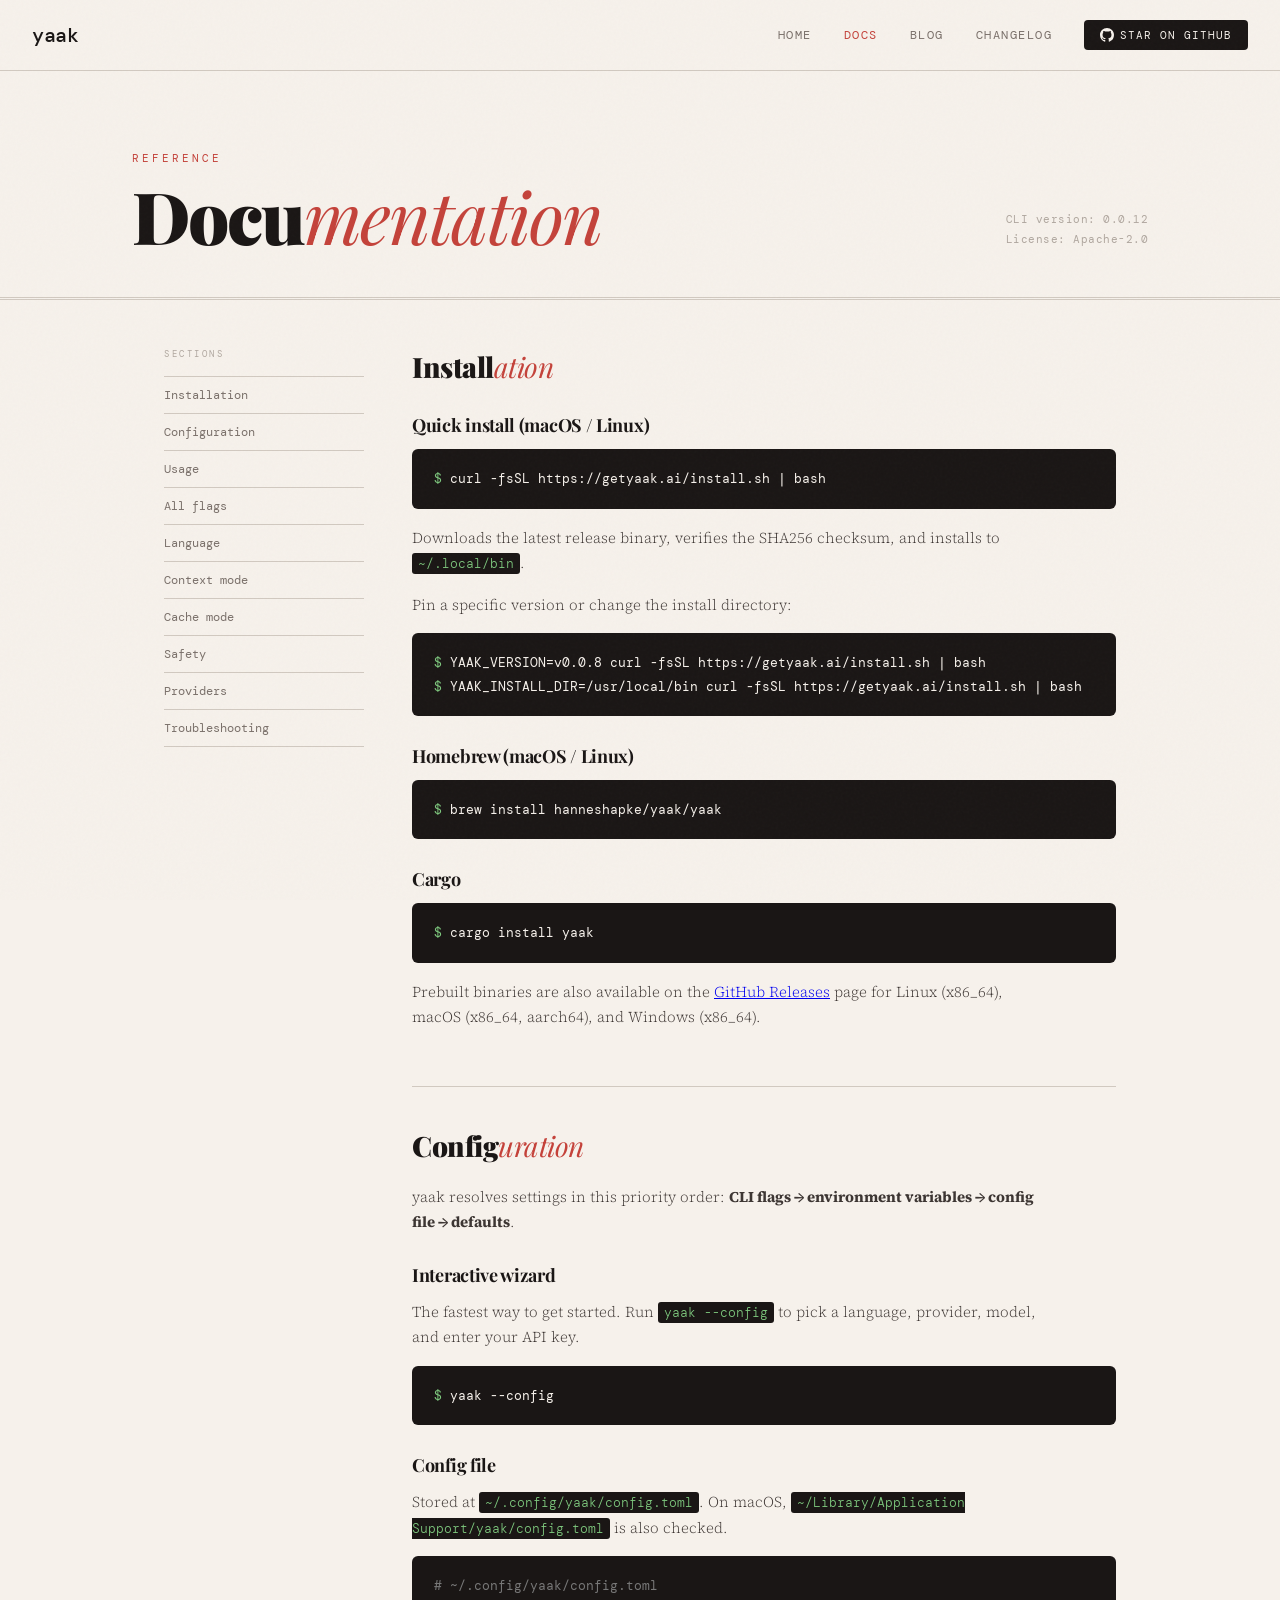
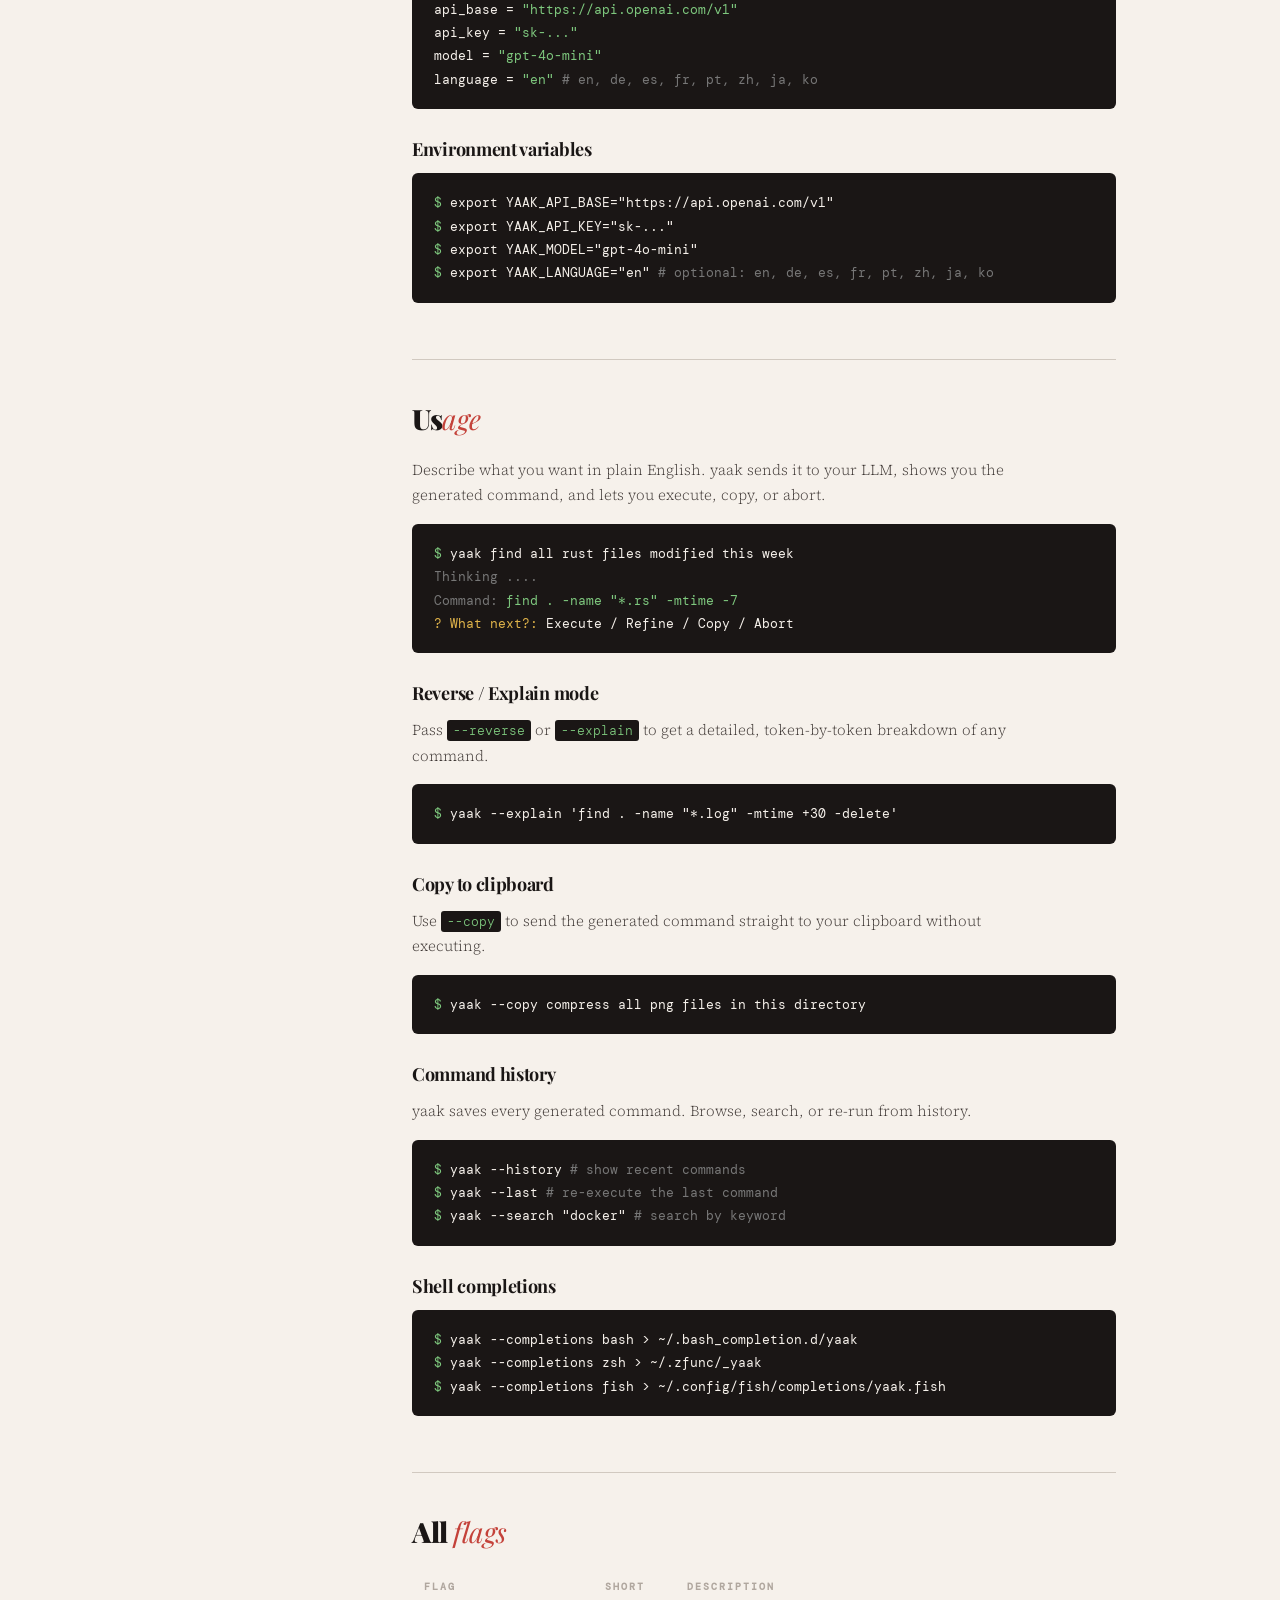
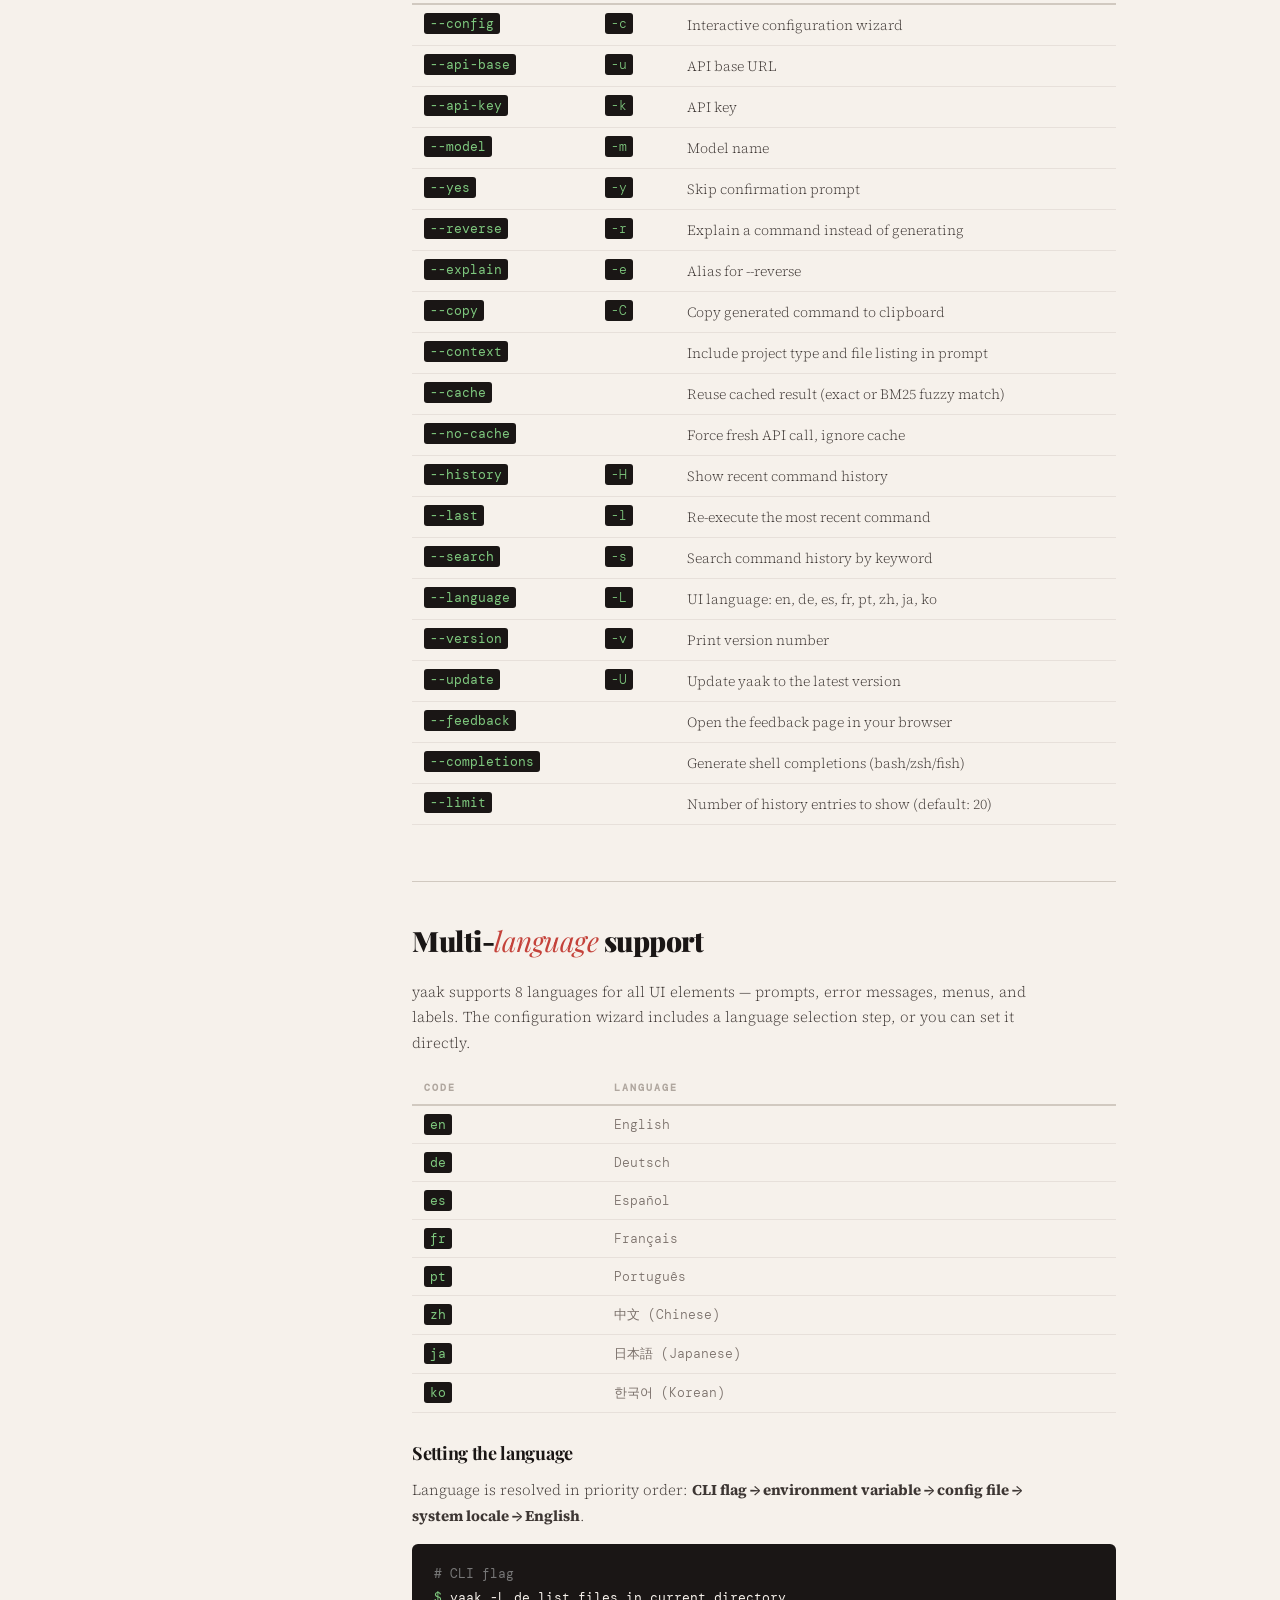
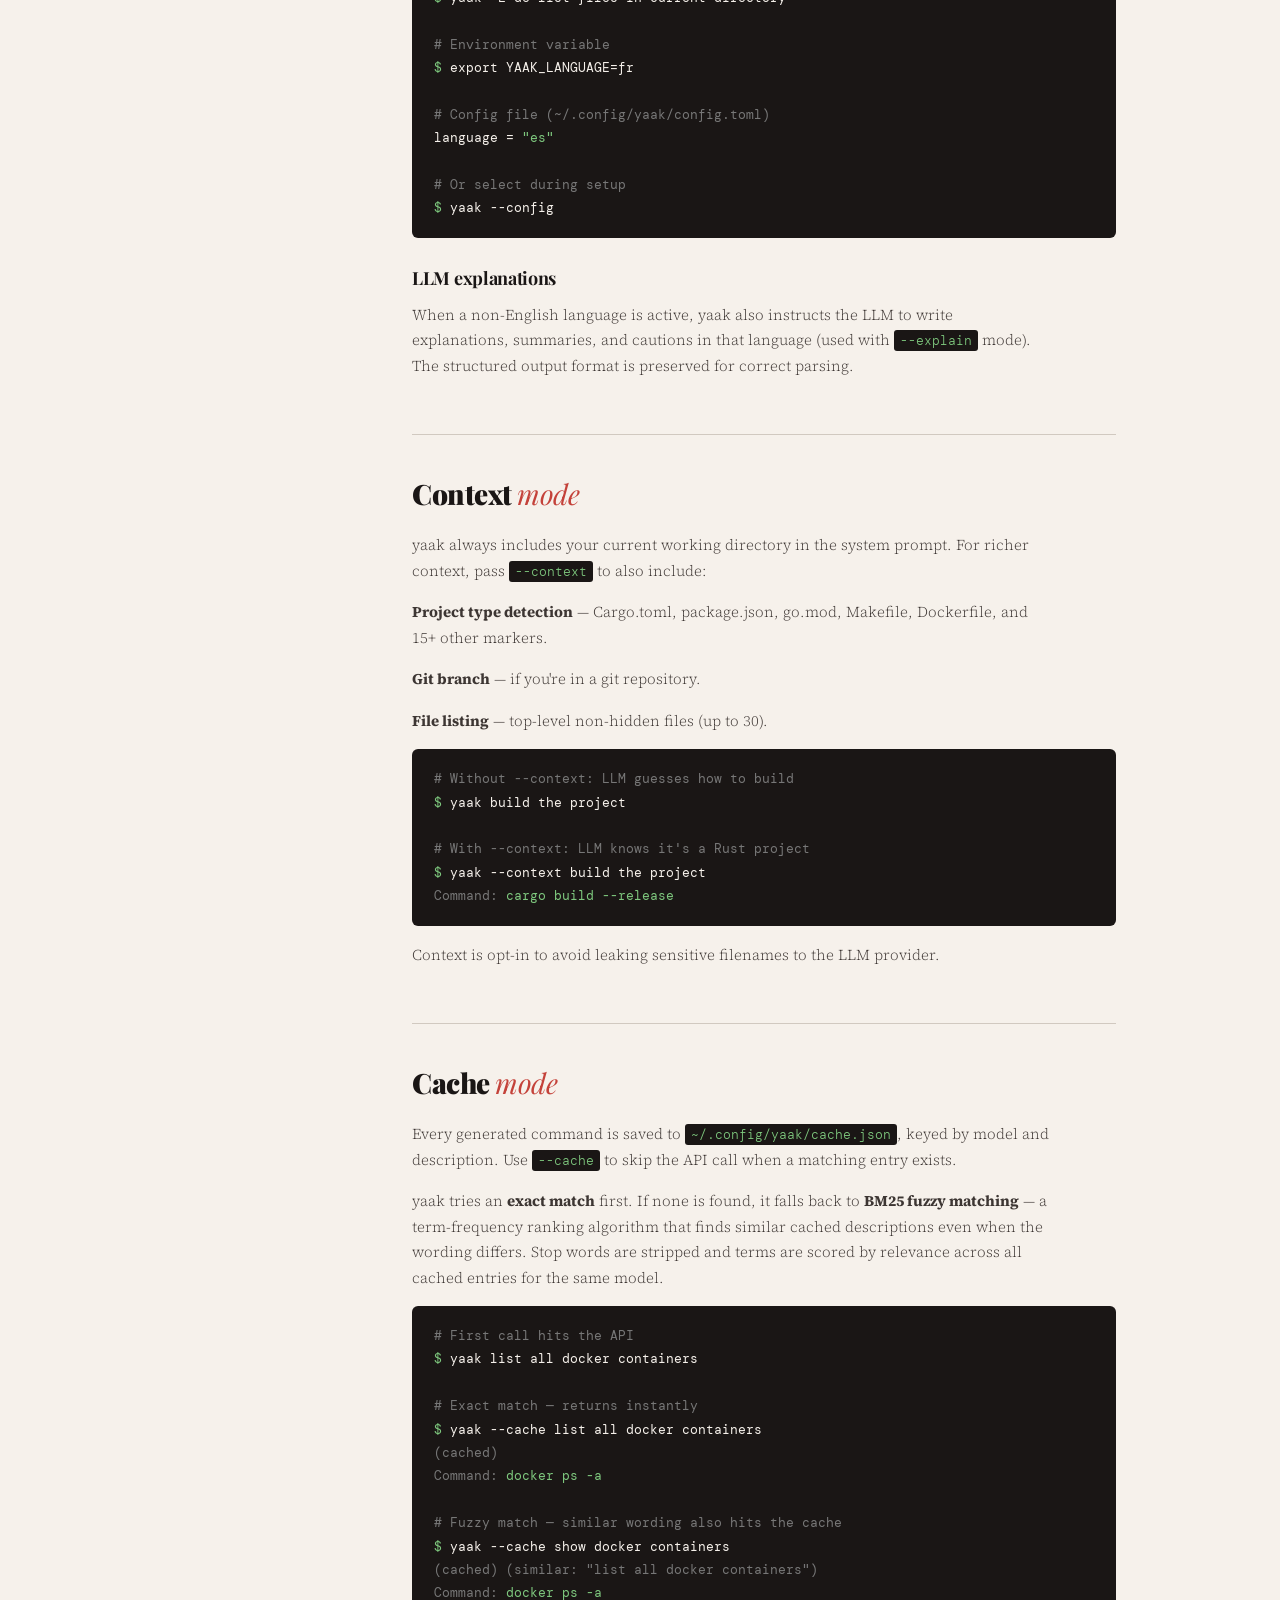
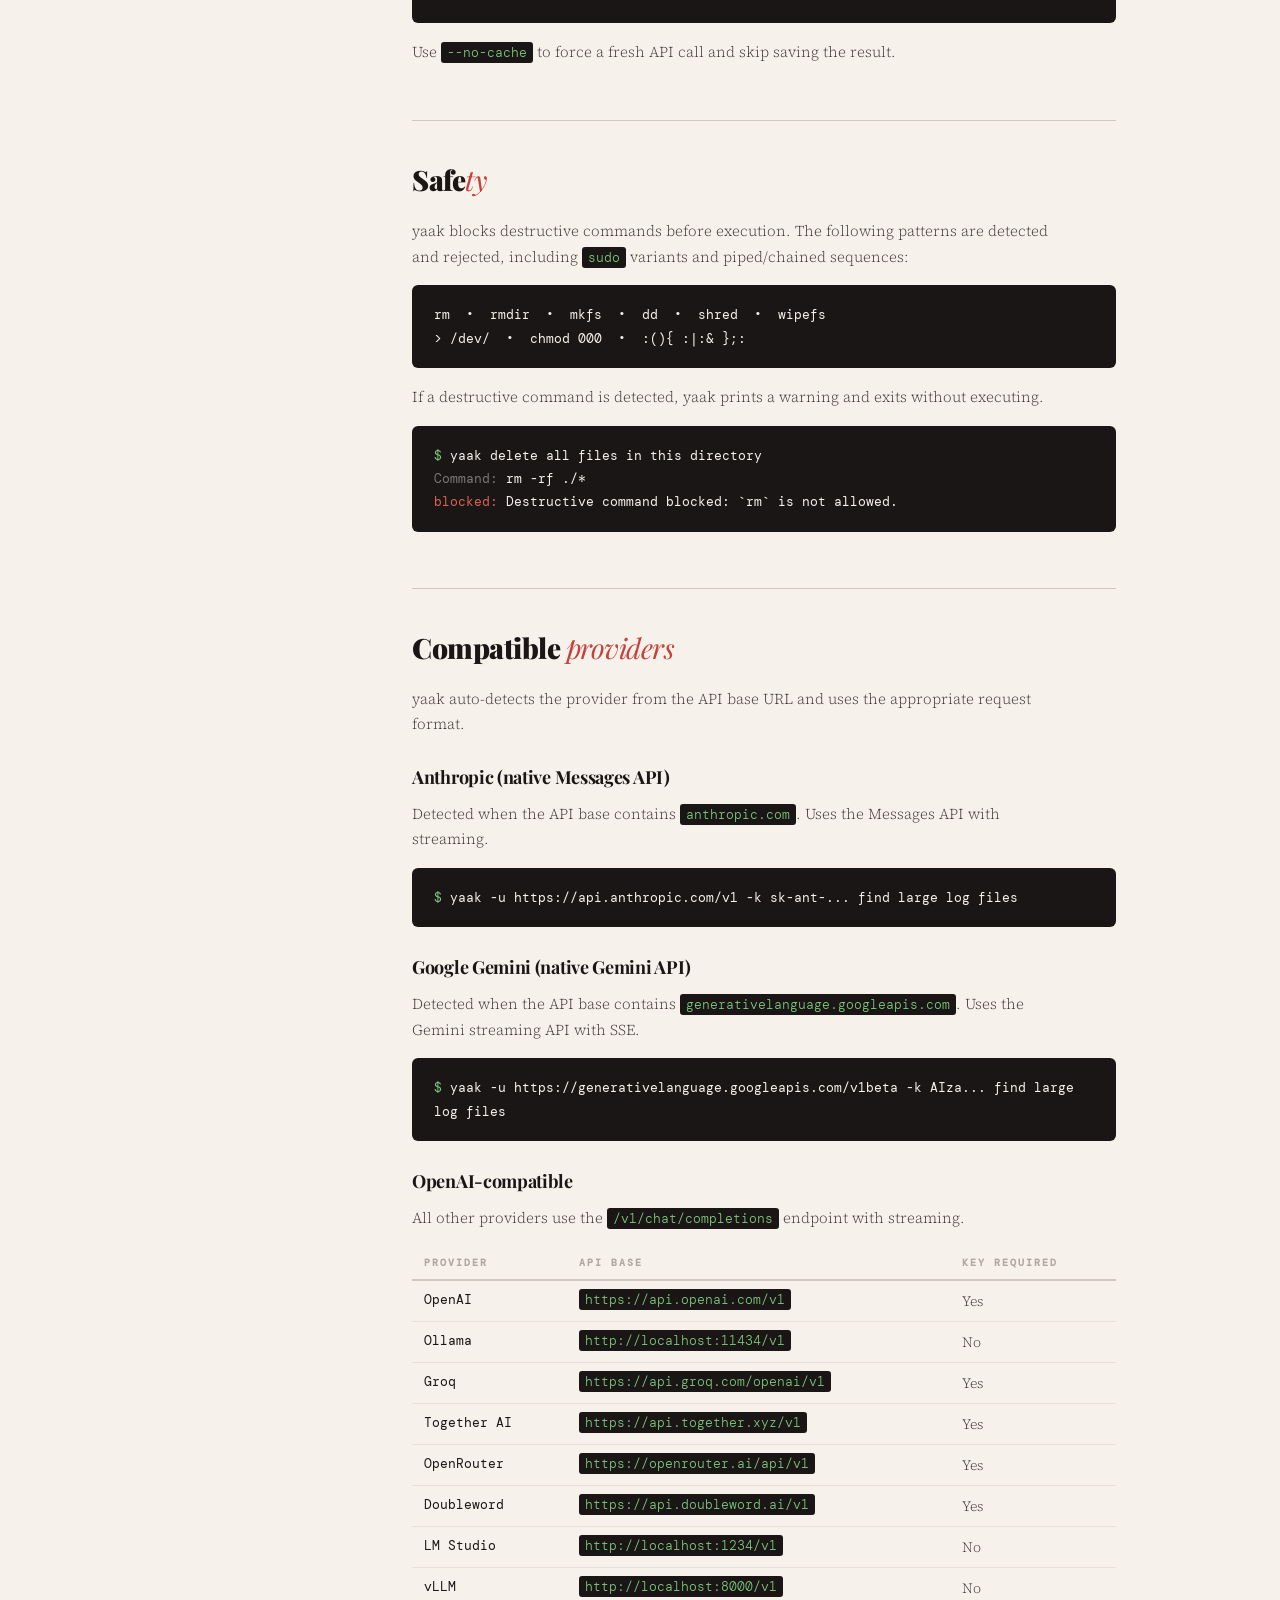
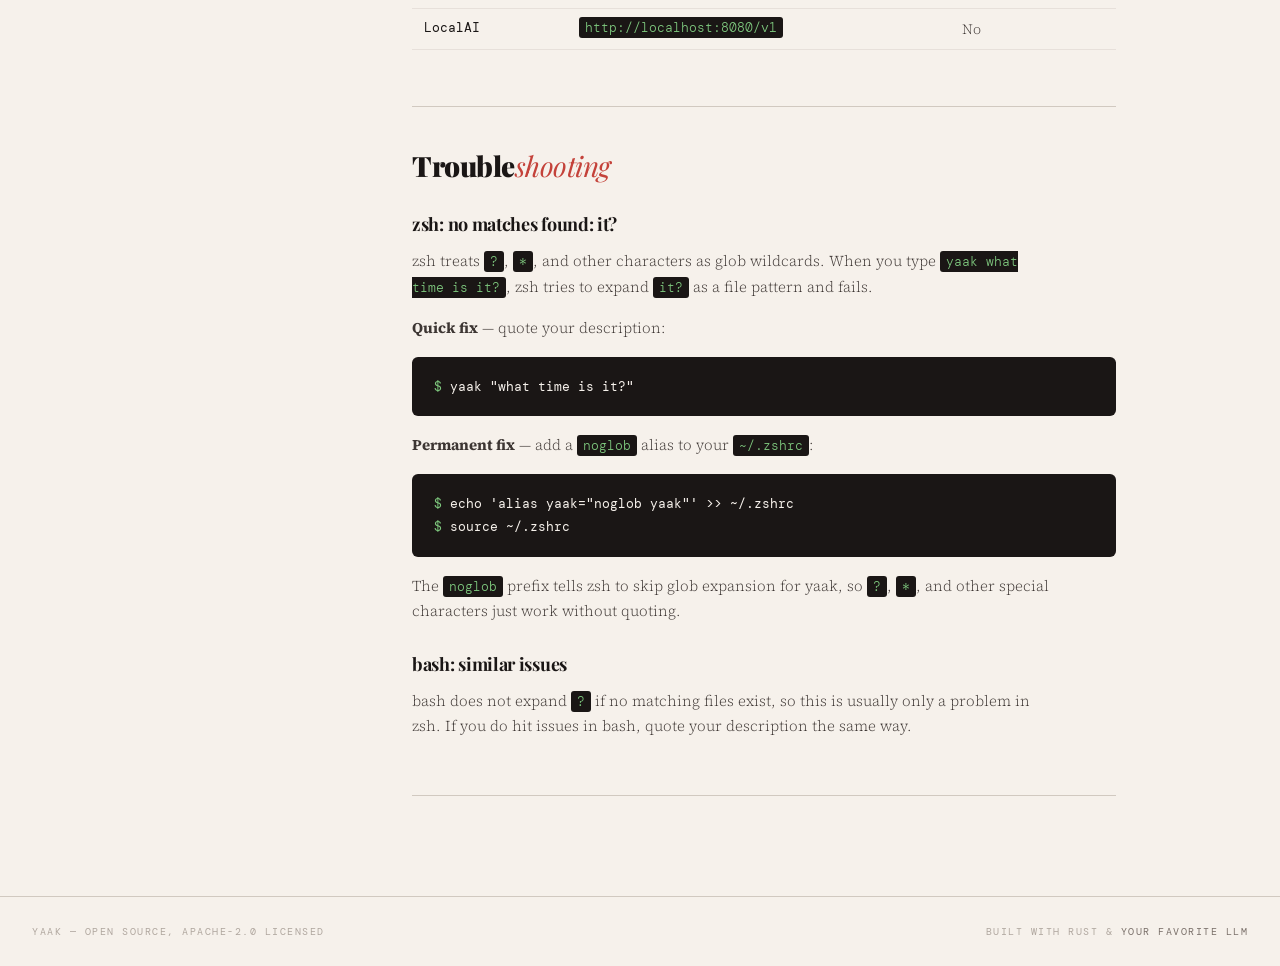
==== landing/docs.html @ 142afdc4 "Add blog generated from markdown sources Introduces a Python build script that converts markdown pos" ====
<!DOCTYPE html>
<html lang="en">
<head>
<meta charset="UTF-8">
<meta name="viewport" content="width=device-width, initial-scale=1.0">
<title>yaak &mdash; documentation</title>
<link href="https://fonts.googleapis.com/css2?family=Playfair+Display:ital,wght@0,400;0,700;0,900;1,400;1,700&family=DM+Mono:wght@300;400;500&family=Source+Serif+4:ital,opsz,wght@0,8..60,300;0,8..60,400;0,8..60,600;1,8..60,300;1,8..60,400&display=swap" rel="stylesheet">
<link rel="stylesheet" href="style.css">
<style>
  /* ============ HERO ============ */
  .page-hero {
    padding: 80px 32px 48px;
    border-bottom: 3px double var(--rule);
  }

  .page-hero-inner {
    display: grid;
    grid-template-columns: 1fr auto;
    align-items: end;
    gap: 32px;
  }

  .page-kicker {
    font-family: 'DM Mono', monospace;
    font-size: 11px;
    text-transform: uppercase;
    letter-spacing: 3px;
    color: var(--red);
    margin-bottom: 16px;
    animation: fadeIn 0.5s ease both;
  }

  .page-title {
    font-family: 'Playfair Display', serif;
    font-weight: 900;
    font-size: clamp(40px, 7vw, 72px);
    line-height: 0.95;
    letter-spacing: -2px;
    animation: fadeIn 0.5s ease 0.05s both;
  }
  .page-title em { font-style: italic; font-weight: 400; color: var(--red); }

  .page-meta {
    font-family: 'DM Mono', monospace;
    font-size: 11px;
    color: var(--ink-faint);
    text-align: right;
    letter-spacing: 0.5px;
    line-height: 1.8;
    animation: fadeIn 0.5s ease 0.1s both;
  }

  /* ============ DOCS LAYOUT ============ */
  .docs-layout {
    display: grid;
    grid-template-columns: 200px 1fr;
    gap: 48px;
    padding: 48px 32px 100px;
  }

  .toc {
    position: sticky;
    top: 32px;
    align-self: start;
    animation: fadeIn 0.5s ease 0.15s both;
  }

  .toc-label {
    font-family: 'DM Mono', monospace;
    font-size: 9px;
    text-transform: uppercase;
    letter-spacing: 2.5px;
    color: var(--ink-faint);
    margin-bottom: 16px;
  }

  .toc-list {
    list-style: none;
    display: flex;
    flex-direction: column;
    gap: 0;
  }

  .toc-item a {
    display: block;
    padding: 10px 0;
    border-bottom: 1px solid var(--rule);
    text-decoration: none;
    font-family: 'DM Mono', monospace;
    font-size: 12px;
    color: var(--ink-dim);
    transition: color 0.2s;
  }
  .toc-item a:hover { color: var(--red); }
  .toc-item:first-child a { border-top: 1px solid var(--rule); }

  /* ============ CONTENT ============ */
  .docs-content {
    display: flex;
    flex-direction: column;
    gap: 0;
  }

  .doc-section {
    border-bottom: 1px solid var(--rule);
    padding: 40px 0;
    animation: fadeIn 0.5s ease both;
  }
  .doc-section:first-child { padding-top: 0; }

  .doc-section h2 {
    font-family: 'Playfair Display', serif;
    font-size: 28px;
    font-weight: 900;
    letter-spacing: -0.5px;
    margin-bottom: 20px;
  }
  .doc-section h2 em { font-style: italic; font-weight: 400; color: var(--red); }

  .doc-section h3 {
    font-family: 'Playfair Display', serif;
    font-size: 18px;
    font-weight: 700;
    margin-top: 28px;
    margin-bottom: 12px;
    letter-spacing: -0.3px;
  }

  .doc-section p {
    font-size: 15px;
    line-height: 1.7;
    color: var(--ink-light);
    font-weight: 300;
    max-width: 640px;
    margin-bottom: 16px;
  }

  .doc-section code {
    font-family: 'DM Mono', monospace;
    font-size: 13px;
    background: var(--code-bg);
    color: var(--code-green);
    padding: 2px 6px;
    border-radius: 3px;
  }

  .doc-code {
    font-family: 'DM Mono', monospace;
    font-size: 13px;
    background: var(--code-bg);
    color: var(--code-fg);
    padding: 18px 22px;
    border-radius: 6px;
    line-height: 1.8;
    overflow-x: auto;
    margin-bottom: 16px;
  }
  .doc-code .t-green { color: var(--code-green); }
  .doc-code .t-dim { color: #777; }
  .doc-code .t-amber { color: var(--code-amber); }

  .flag-table {
    width: 100%;
    border-collapse: collapse;
    font-size: 14px;
    margin-bottom: 16px;
  }
  .flag-table th {
    font-family: 'DM Mono', monospace;
    font-size: 10px;
    text-transform: uppercase;
    letter-spacing: 2px;
    color: var(--ink-faint);
    text-align: left;
    padding: 10px 12px;
    border-bottom: 2px solid var(--rule);
  }
  .flag-table td {
    padding: 10px 12px;
    border-bottom: 1px solid rgba(209, 201, 192, 0.4);
    color: var(--ink-light);
    font-weight: 300;
    vertical-align: top;
  }
  .flag-table td:first-child {
    font-family: 'DM Mono', monospace;
    font-size: 13px;
    color: var(--ink);
    font-weight: 400;
    white-space: nowrap;
  }
  .flag-table td:nth-child(2) {
    font-family: 'DM Mono', monospace;
    font-size: 13px;
    color: var(--ink-dim);
  }

  /* Stagger sections */
  .doc-section:nth-child(1) { animation-delay: 0.15s; }
  .doc-section:nth-child(2) { animation-delay: 0.20s; }
  .doc-section:nth-child(3) { animation-delay: 0.25s; }
  .doc-section:nth-child(4) { animation-delay: 0.30s; }
  .doc-section:nth-child(5) { animation-delay: 0.35s; }
  .doc-section:nth-child(6) { animation-delay: 0.40s; }
  .doc-section:nth-child(7) { animation-delay: 0.45s; }
  .doc-section:nth-child(8) { animation-delay: 0.50s; }
  .doc-section:nth-child(9) { animation-delay: 0.55s; }

  /* ============ RESPONSIVE ============ */
  @media (max-width: 768px) {
    .docs-layout {
      grid-template-columns: 1fr;
      gap: 32px;
    }
    .toc { position: static; }
    .page-hero-inner { grid-template-columns: 1fr; }
    .page-meta { text-align: left; }
    .flag-table { font-size: 13px; }
  }
</style>
</head>
<body>

<!-- NAV -->
<nav>
  <a href="index.html" class="nav-brand">yaak</a>
  <button class="hamburger" id="hamburger" aria-label="Open menu" aria-expanded="false">
    <span></span><span></span><span></span>
  </button>
  <div class="nav-right">
    <a href="index.html">Home</a>
    <a href="docs.html" class="active">Docs</a>
    <a href="blog.html">Blog</a>
    <a href="changelog.html">Changelog</a>
    <a href="https://github.com/hanneshapke/yaak" class="nav-gh">
      <svg width="14" height="14" fill="currentColor" viewBox="0 0 16 16"><path d="M8 0C3.58 0 0 3.58 0 8c0 3.54 2.29 6.53 5.47 7.59.4.07.55-.17.55-.38 0-.19-.01-.82-.01-1.49-2.01.37-2.53-.49-2.69-.94-.09-.23-.48-.94-.82-1.13-.28-.15-.68-.52-.01-.53.63-.01 1.08.58 1.23.82.72 1.21 1.87.87 2.33.66.07-.52.28-.87.51-1.07-1.78-.2-3.64-.89-3.64-3.95 0-.87.31-1.59.82-2.15-.08-.2-.36-1.02.08-2.12 0 0 .67-.21 2.2.82.64-.18 1.32-.27 2-.27.68 0 1.36.09 2 .27 1.53-1.04 2.2-.82 2.2-.82.44 1.1.16 1.92.08 2.12.51.56.82 1.27.82 2.15 0 3.07-1.87 3.75-3.65 3.95.29.25.54.73.54 1.48 0 1.07-.01 1.93-.01 2.2 0 .21.15.46.55.38A8.01 8.01 0 0016 8c0-4.42-3.58-8-8-8z"/></svg>
      Star on GitHub
    </a>
  </div>
</nav>

<!-- MOBILE MENU OVERLAY -->
<div class="mobile-menu" id="mobileMenu">
  <a href="index.html" class="mobile-menu-link">Home</a>
  <a href="docs.html" class="mobile-menu-link">Docs</a>
  <a href="blog.html" class="mobile-menu-link">Blog</a>
  <a href="changelog.html" class="mobile-menu-link">Changelog</a>
  <a href="https://github.com/hanneshapke/yaak" class="mobile-menu-link nav-gh">
    <svg width="14" height="14" fill="currentColor" viewBox="0 0 16 16"><path d="M8 0C3.58 0 0 3.58 0 8c0 3.54 2.29 6.53 5.47 7.59.4.07.55-.17.55-.38 0-.19-.01-.82-.01-1.49-2.01.37-2.53-.49-2.69-.94-.09-.23-.48-.94-.82-1.13-.28-.15-.68-.52-.01-.53.63-.01 1.08.58 1.23.82.72 1.21 1.87.87 2.33.66.07-.52.28-.87.51-1.07-1.78-.2-3.64-.89-3.64-3.95 0-.87.31-1.59.82-2.15-.08-.2-.36-1.02.08-2.12 0 0 .67-.21 2.2.82.64-.18 1.32-.27 2-.27.68 0 1.36.09 2 .27 1.53-1.04 2.2-.82 2.2-.82.44 1.1.16 1.92.08 2.12.51.56.82 1.27.82 2.15 0 3.07-1.87 3.75-3.65 3.95.29.25.54.73.54 1.48 0 1.07-.01 1.93-.01 2.2 0 .21.15.46.55.38A8.01 8.01 0 0016 8c0-4.42-3.58-8-8-8z"/></svg>
    Star on GitHub
  </a>
</div>

<!-- PAGE HERO -->
<section class="page-hero">
  <div class="container">
    <div class="page-hero-inner">
      <div>
        <div class="page-kicker">Reference</div>
        <h1 class="page-title">Docu<em>mentation</em></h1>
      </div>
      <div class="page-meta">
        CLI version: 0.0.12<br>
        License: Apache-2.0
      </div>
    </div>
  </div>
</section>

<!-- CONTENT -->
<div class="container">
  <div class="docs-layout">

    <!-- TOC -->
    <aside class="toc">
      <div class="toc-label">Sections</div>
      <ul class="toc-list">
        <li class="toc-item"><a href="#install">Installation</a></li>
        <li class="toc-item"><a href="#config">Configuration</a></li>
        <li class="toc-item"><a href="#usage">Usage</a></li>
        <li class="toc-item"><a href="#flags">All flags</a></li>
        <li class="toc-item"><a href="#language">Language</a></li>
        <li class="toc-item"><a href="#context">Context mode</a></li>
        <li class="toc-item"><a href="#cache">Cache mode</a></li>
        <li class="toc-item"><a href="#safety">Safety</a></li>
        <li class="toc-item"><a href="#providers">Providers</a></li>
        <li class="toc-item"><a href="#troubleshooting">Troubleshooting</a></li>
      </ul>
    </aside>

    <!-- DOCS -->
    <main class="docs-content">

      <!-- INSTALL -->
      <section class="doc-section" id="install">
        <h2>Install<em>ation</em></h2>
        <h3>Quick install (macOS / Linux)</h3>
        <div class="doc-code">
          <span class="t-green">$</span> curl -fsSL https://getyaak.ai/install.sh | bash
        </div>
        <p>Downloads the latest release binary, verifies the SHA256 checksum, and installs to <code>~/.local/bin</code>.</p>
        <p>Pin a specific version or change the install directory:</p>
        <div class="doc-code">
          <span class="t-green">$</span> YAAK_VERSION=v0.0.8 curl -fsSL https://getyaak.ai/install.sh | bash<br>
          <span class="t-green">$</span> YAAK_INSTALL_DIR=/usr/local/bin curl -fsSL https://getyaak.ai/install.sh | bash
        </div>
        <h3>Homebrew (macOS / Linux)</h3>
        <div class="doc-code">
          <span class="t-green">$</span> brew install hanneshapke/yaak/yaak
        </div>
        <h3>Cargo</h3>
        <div class="doc-code">
          <span class="t-green">$</span> cargo install yaak
        </div>
        <p>Prebuilt binaries are also available on the <a href="https://github.com/hanneshapke/yaak/releases">GitHub Releases</a> page for Linux (x86_64), macOS (x86_64, aarch64), and Windows (x86_64).</p>
      </section>

      <!-- CONFIG -->
      <section class="doc-section" id="config">
        <h2>Config<em>uration</em></h2>
        <p>yaak resolves settings in this priority order: <strong>CLI flags &rarr; environment variables &rarr; config file &rarr; defaults</strong>.</p>

        <h3>Interactive wizard</h3>
        <p>The fastest way to get started. Run <code>yaak --config</code> to pick a language, provider, model, and enter your API key.</p>
        <div class="doc-code">
          <span class="t-green">$</span> yaak --config
        </div>

        <h3>Config file</h3>
        <p>Stored at <code>~/.config/yaak/config.toml</code>. On macOS, <code>~/Library/Application Support/yaak/config.toml</code> is also checked.</p>
        <div class="doc-code">
          <span class="t-dim"># ~/.config/yaak/config.toml</span><br>
          api_base = <span class="t-green">"https://api.openai.com/v1"</span><br>
          api_key = <span class="t-green">"sk-..."</span><br>
          model = <span class="t-green">"gpt-4o-mini"</span><br>
          language = <span class="t-green">"en"</span> <span class="t-dim"># en, de, es, fr, pt, zh, ja, ko</span>
        </div>

        <h3>Environment variables</h3>
        <div class="doc-code">
          <span class="t-green">$</span> export YAAK_API_BASE="https://api.openai.com/v1"<br>
          <span class="t-green">$</span> export YAAK_API_KEY="sk-..."<br>
          <span class="t-green">$</span> export YAAK_MODEL="gpt-4o-mini"<br>
          <span class="t-green">$</span> export YAAK_LANGUAGE="en" <span class="t-dim"># optional: en, de, es, fr, pt, zh, ja, ko</span>
        </div>
      </section>

      <!-- USAGE -->
      <section class="doc-section" id="usage">
        <h2>Us<em>age</em></h2>
        <p>Describe what you want in plain English. yaak sends it to your LLM, shows you the generated command, and lets you execute, copy, or abort.</p>
        <div class="doc-code">
          <span class="t-green">$</span> yaak find all rust files modified this week<br>
          <span class="t-dim">Thinking ....</span><br>
          <span class="t-dim">  Command:</span> <span class="t-green">find . -name "*.rs" -mtime -7</span><br>
          <span class="t-amber">? What next?:</span> Execute / Refine / Copy / Abort
        </div>

        <h3>Reverse / Explain mode</h3>
        <p>Pass <code>--reverse</code> or <code>--explain</code> to get a detailed, token-by-token breakdown of any command.</p>
        <div class="doc-code">
          <span class="t-green">$</span> yaak --explain 'find . -name "*.log" -mtime +30 -delete'
        </div>

        <h3>Copy to clipboard</h3>
        <p>Use <code>--copy</code> to send the generated command straight to your clipboard without executing.</p>
        <div class="doc-code">
          <span class="t-green">$</span> yaak --copy compress all png files in this directory
        </div>

        <h3>Command history</h3>
        <p>yaak saves every generated command. Browse, search, or re-run from history.</p>
        <div class="doc-code">
          <span class="t-green">$</span> yaak --history <span class="t-dim"># show recent commands</span><br>
          <span class="t-green">$</span> yaak --last <span class="t-dim"># re-execute the last command</span><br>
          <span class="t-green">$</span> yaak --search "docker" <span class="t-dim"># search by keyword</span>
        </div>

        <h3>Shell completions</h3>
        <div class="doc-code">
          <span class="t-green">$</span> yaak --completions bash > ~/.bash_completion.d/yaak<br>
          <span class="t-green">$</span> yaak --completions zsh > ~/.zfunc/_yaak<br>
          <span class="t-green">$</span> yaak --completions fish > ~/.config/fish/completions/yaak.fish
        </div>
      </section>

      <!-- FLAGS -->
      <section class="doc-section" id="flags">
        <h2>All <em>flags</em></h2>
        <table class="flag-table">
          <thead>
            <tr><th>Flag</th><th>Short</th><th>Description</th></tr>
          </thead>
          <tbody>
            <tr><td><code>--config</code></td><td><code>-c</code></td><td>Interactive configuration wizard</td></tr>
            <tr><td><code>--api-base</code></td><td><code>-u</code></td><td>API base URL</td></tr>
            <tr><td><code>--api-key</code></td><td><code>-k</code></td><td>API key</td></tr>
            <tr><td><code>--model</code></td><td><code>-m</code></td><td>Model name</td></tr>
            <tr><td><code>--yes</code></td><td><code>-y</code></td><td>Skip confirmation prompt</td></tr>
            <tr><td><code>--reverse</code></td><td><code>-r</code></td><td>Explain a command instead of generating</td></tr>
            <tr><td><code>--explain</code></td><td><code>-e</code></td><td>Alias for --reverse</td></tr>
            <tr><td><code>--copy</code></td><td><code>-C</code></td><td>Copy generated command to clipboard</td></tr>
            <tr><td><code>--context</code></td><td></td><td>Include project type and file listing in prompt</td></tr>
            <tr><td><code>--cache</code></td><td></td><td>Reuse cached result (exact or BM25 fuzzy match)</td></tr>
            <tr><td><code>--no-cache</code></td><td></td><td>Force fresh API call, ignore cache</td></tr>
            <tr><td><code>--history</code></td><td><code>-H</code></td><td>Show recent command history</td></tr>
            <tr><td><code>--last</code></td><td><code>-l</code></td><td>Re-execute the most recent command</td></tr>
            <tr><td><code>--search</code></td><td><code>-s</code></td><td>Search command history by keyword</td></tr>
            <tr><td><code>--language</code></td><td><code>-L</code></td><td>UI language: en, de, es, fr, pt, zh, ja, ko</td></tr>
            <tr><td><code>--version</code></td><td><code>-v</code></td><td>Print version number</td></tr>
            <tr><td><code>--update</code></td><td><code>-U</code></td><td>Update yaak to the latest version</td></tr>
            <tr><td><code>--feedback</code></td><td></td><td>Open the feedback page in your browser</td></tr>
            <tr><td><code>--completions</code></td><td></td><td>Generate shell completions (bash/zsh/fish)</td></tr>
            <tr><td><code>--limit</code></td><td></td><td>Number of history entries to show (default: 20)</td></tr>
          </tbody>
        </table>
      </section>

      <!-- LANGUAGE -->
      <section class="doc-section" id="language">
        <h2>Multi-<em>language</em> support</h2>
        <p>yaak supports 8 languages for all UI elements &mdash; prompts, error messages, menus, and labels. The configuration wizard includes a language selection step, or you can set it directly.</p>

        <table class="flag-table">
          <thead>
            <tr><th>Code</th><th>Language</th></tr>
          </thead>
          <tbody>
            <tr><td><code>en</code></td><td>English</td></tr>
            <tr><td><code>de</code></td><td>Deutsch</td></tr>
            <tr><td><code>es</code></td><td>Espa&ntilde;ol</td></tr>
            <tr><td><code>fr</code></td><td>Fran&ccedil;ais</td></tr>
            <tr><td><code>pt</code></td><td>Portugu&ecirc;s</td></tr>
            <tr><td><code>zh</code></td><td>&#20013;&#25991; (Chinese)</td></tr>
            <tr><td><code>ja</code></td><td>&#26085;&#26412;&#35486; (Japanese)</td></tr>
            <tr><td><code>ko</code></td><td>&#54620;&#44397;&#50612; (Korean)</td></tr>
          </tbody>
        </table>

        <h3>Setting the language</h3>
        <p>Language is resolved in priority order: <strong>CLI flag &rarr; environment variable &rarr; config file &rarr; system locale &rarr; English</strong>.</p>
        <div class="doc-code">
          <span class="t-dim"># CLI flag</span><br>
          <span class="t-green">$</span> yaak -L de list files in current directory<br><br>
          <span class="t-dim"># Environment variable</span><br>
          <span class="t-green">$</span> export YAAK_LANGUAGE=fr<br><br>
          <span class="t-dim"># Config file (~/.config/yaak/config.toml)</span><br>
          language = <span class="t-green">"es"</span><br><br>
          <span class="t-dim"># Or select during setup</span><br>
          <span class="t-green">$</span> yaak --config
        </div>

        <h3>LLM explanations</h3>
        <p>When a non-English language is active, yaak also instructs the LLM to write explanations, summaries, and cautions in that language (used with <code>--explain</code> mode). The structured output format is preserved for correct parsing.</p>
      </section>

      <!-- CONTEXT -->
      <section class="doc-section" id="context">
        <h2>Context <em>mode</em></h2>
        <p>yaak always includes your current working directory in the system prompt. For richer context, pass <code>--context</code> to also include:</p>
        <p><strong>Project type detection</strong> &mdash; Cargo.toml, package.json, go.mod, Makefile, Dockerfile, and 15+ other markers.</p>
        <p><strong>Git branch</strong> &mdash; if you're in a git repository.</p>
        <p><strong>File listing</strong> &mdash; top-level non-hidden files (up to 30).</p>
        <div class="doc-code">
          <span class="t-dim"># Without --context: LLM guesses how to build</span><br>
          <span class="t-green">$</span> yaak build the project<br><br>
          <span class="t-dim"># With --context: LLM knows it's a Rust project</span><br>
          <span class="t-green">$</span> yaak --context build the project<br>
          <span class="t-dim">  Command:</span> <span class="t-green">cargo build --release</span>
        </div>
        <p>Context is opt-in to avoid leaking sensitive filenames to the LLM provider.</p>
      </section>

      <!-- CACHE -->
      <section class="doc-section" id="cache">
        <h2>Cache <em>mode</em></h2>
        <p>Every generated command is saved to <code>~/.config/yaak/cache.json</code>, keyed by model and description. Use <code>--cache</code> to skip the API call when a matching entry exists.</p>
        <p>yaak tries an <strong>exact match</strong> first. If none is found, it falls back to <strong>BM25 fuzzy matching</strong> — a term-frequency ranking algorithm that finds similar cached descriptions even when the wording differs. Stop words are stripped and terms are scored by relevance across all cached entries for the same model.</p>
        <div class="doc-code">
          <span class="t-dim"># First call hits the API</span><br>
          <span class="t-green">$</span> yaak list all docker containers<br><br>
          <span class="t-dim"># Exact match — returns instantly</span><br>
          <span class="t-green">$</span> yaak --cache list all docker containers<br>
          <span class="t-dim">(cached)</span><br>
          <span class="t-dim">  Command:</span> <span class="t-green">docker ps -a</span><br><br>
          <span class="t-dim"># Fuzzy match — similar wording also hits the cache</span><br>
          <span class="t-green">$</span> yaak --cache show docker containers<br>
          <span class="t-dim">(cached) (similar: "list all docker containers")</span><br>
          <span class="t-dim">  Command:</span> <span class="t-green">docker ps -a</span>
        </div>
        <p>Use <code>--no-cache</code> to force a fresh API call and skip saving the result.</p>
      </section>

      <!-- SAFETY -->
      <section class="doc-section" id="safety">
        <h2>Safe<em>ty</em></h2>
        <p>yaak blocks destructive commands before execution. The following patterns are detected and rejected, including <code>sudo</code> variants and piped/chained sequences:</p>
        <div class="doc-code">
          rm &nbsp;&bull;&nbsp; rmdir &nbsp;&bull;&nbsp; mkfs &nbsp;&bull;&nbsp; dd &nbsp;&bull;&nbsp; shred &nbsp;&bull;&nbsp; wipefs<br>
          > /dev/ &nbsp;&bull;&nbsp; chmod 000 &nbsp;&bull;&nbsp; :(){ :|:& };:
        </div>
        <p>If a destructive command is detected, yaak prints a warning and exits without executing.</p>
        <div class="doc-code">
          <span class="t-green">$</span> yaak delete all files in this directory<br>
          <span class="t-dim">  Command:</span> rm -rf ./*<br>
          <span style="color: var(--red-light);">blocked:</span> Destructive command blocked: `rm` is not allowed.
        </div>
      </section>

      <!-- PROVIDERS -->
      <section class="doc-section" id="providers">
        <h2>Compatible <em>providers</em></h2>
        <p>yaak auto-detects the provider from the API base URL and uses the appropriate request format.</p>

        <h3>Anthropic (native Messages API)</h3>
        <p>Detected when the API base contains <code>anthropic.com</code>. Uses the Messages API with streaming.</p>
        <div class="doc-code">
          <span class="t-green">$</span> yaak -u https://api.anthropic.com/v1 -k sk-ant-... find large log files
        </div>

        <h3>Google Gemini (native Gemini API)</h3>
        <p>Detected when the API base contains <code>generativelanguage.googleapis.com</code>. Uses the Gemini streaming API with SSE.</p>
        <div class="doc-code">
          <span class="t-green">$</span> yaak -u https://generativelanguage.googleapis.com/v1beta -k AIza... find large log files
        </div>

        <h3>OpenAI-compatible</h3>
        <p>All other providers use the <code>/v1/chat/completions</code> endpoint with streaming.</p>
        <table class="flag-table">
          <thead>
            <tr><th>Provider</th><th>API base</th><th>Key required</th></tr>
          </thead>
          <tbody>
            <tr><td>OpenAI</td><td><code>https://api.openai.com/v1</code></td><td>Yes</td></tr>
            <tr><td>Ollama</td><td><code>http://localhost:11434/v1</code></td><td>No</td></tr>
            <tr><td>Groq</td><td><code>https://api.groq.com/openai/v1</code></td><td>Yes</td></tr>
            <tr><td>Together AI</td><td><code>https://api.together.xyz/v1</code></td><td>Yes</td></tr>
            <tr><td>OpenRouter</td><td><code>https://openrouter.ai/api/v1</code></td><td>Yes</td></tr>
            <tr><td>Doubleword</td><td><code>https://api.doubleword.ai/v1</code></td><td>Yes</td></tr>
            <tr><td>LM Studio</td><td><code>http://localhost:1234/v1</code></td><td>No</td></tr>
            <tr><td>vLLM</td><td><code>http://localhost:8000/v1</code></td><td>No</td></tr>
            <tr><td>LocalAI</td><td><code>http://localhost:8080/v1</code></td><td>No</td></tr>
          </tbody>
        </table>
      </section>

      <!-- TROUBLESHOOTING -->
      <section class="doc-section" id="troubleshooting">
        <h2>Trouble<em>shooting</em></h2>

        <h3>zsh: no matches found: it?</h3>
        <p>zsh treats <code>?</code>, <code>*</code>, and other characters as glob wildcards. When you type <code>yaak what time is it?</code>, zsh tries to expand <code>it?</code> as a file pattern and fails.</p>
        <p><strong>Quick fix</strong> — quote your description:</p>
        <div class="doc-code">
          <span class="t-green">$</span> yaak "what time is it?"
        </div>
        <p><strong>Permanent fix</strong> — add a <code>noglob</code> alias to your <code>~/.zshrc</code>:</p>
        <div class="doc-code">
          <span class="t-green">$</span> echo 'alias yaak="noglob yaak"' >> ~/.zshrc<br>
          <span class="t-green">$</span> source ~/.zshrc
        </div>
        <p>The <code>noglob</code> prefix tells zsh to skip glob expansion for yaak, so <code>?</code>, <code>*</code>, and other special characters just work without quoting.</p>

        <h3>bash: similar issues</h3>
        <p>bash does not expand <code>?</code> if no matching files exist, so this is usually only a problem in zsh. If you do hit issues in bash, quote your description the same way.</p>
      </section>

    </main>
  </div>
</div>

<!-- FOOTER -->
<footer>
  <span>yaak &mdash; open source, Apache-2.0 licensed</span>
  <span>Built with Rust &amp; <a href="#">your favorite LLM</a></span>
</footer>

<script>
// Hamburger menu toggle
const hamburger = document.getElementById('hamburger');
const mobileMenu = document.getElementById('mobileMenu');

hamburger.addEventListener('click', () => {
  const isOpen = mobileMenu.classList.toggle('open');
  hamburger.classList.toggle('active');
  hamburger.setAttribute('aria-expanded', isOpen);
  document.body.style.overflow = isOpen ? 'hidden' : '';
});

mobileMenu.querySelectorAll('.mobile-menu-link').forEach(link => {
  link.addEventListener('click', () => {
    mobileMenu.classList.remove('open');
    hamburger.classList.remove('active');
    hamburger.setAttribute('aria-expanded', 'false');
    document.body.style.overflow = '';
  });
});
</script>

</body>
</html>
---- landing/style.css ----
/* ============ VARIABLES ============ */
:root {
  --paper: #f6f1eb;
  --paper-dark: #ede6dc;
  --ink: #1a1615;
  --ink-light: #3d3633;
  --ink-dim: #7a706a;
  --ink-faint: #b0a79f;
  --red: #c4423a;
  --red-light: #d9605a;
  --cream: #faf7f3;
  --rule: #d1c9c0;
  --rule-dark: #a89e95;
  --code-bg: #1a1615;
  --code-fg: #f6f1eb;
  --code-green: #7ec87e;
  --code-amber: #e0b44a;
}

/* ============ RESET ============ */
* { margin: 0; padding: 0; box-sizing: border-box; min-width: 0; }
html { scroll-behavior: smooth; }

body {
  font-family: 'Source Serif 4', Georgia, serif;
  background: var(--paper);
  color: var(--ink);
  -webkit-font-smoothing: antialiased;
  overflow-x: hidden;
}

/* Paper texture */
body::before {
  content: '';
  position: fixed;
  inset: 0;
  opacity: 0.3;
  background-image: url("data:image/svg+xml,%3Csvg viewBox='0 0 512 512' xmlns='http://www.w3.org/2000/svg'%3E%3Cfilter id='n'%3E%3CfeTurbulence type='fractalNoise' baseFrequency='0.65' numOctaves='5' stitchTiles='stitch'/%3E%3C/filter%3E%3Crect width='100%25' height='100%25' filter='url(%23n)' opacity='0.08'/%3E%3C/svg%3E");
  pointer-events: none;
  z-index: 9999;
}

::selection { background: var(--red); color: white; }

.container {
  max-width: 1080px;
  margin: 0 auto;
  padding: 0 32px;
}

/* ============ NAV ============ */
nav {
  padding: 20px 32px;
  display: flex;
  justify-content: space-between;
  align-items: center;
  border-bottom: 1px solid var(--rule);
}

.nav-brand {
  font-family: 'DM Mono', monospace;
  font-size: 20px;
  font-weight: 500;
  text-decoration: none;
  color: var(--ink);
  letter-spacing: -0.5px;
}

.nav-right {
  display: flex;
  align-items: center;
  gap: 32px;
}

.nav-right a {
  font-family: 'DM Mono', monospace;
  font-size: 12px;
  color: var(--ink-dim);
  text-decoration: none;
  text-transform: uppercase;
  letter-spacing: 1.5px;
  transition: color 0.2s;
}
.nav-right a:hover { color: var(--red); }
.nav-right a.active { color: var(--red); }

.nav-gh {
  display: inline-flex;
  align-items: center;
  gap: 6px;
  padding: 8px 16px;
  background: var(--ink);
  color: var(--paper) !important;
  border-radius: 4px;
  font-size: 11px !important;
  letter-spacing: 1px !important;
  transition: background 0.2s !important;
}
.nav-gh:hover { background: var(--red) !important; color: white !important; }

/* ============ HAMBURGER BUTTON ============ */
.hamburger {
  display: none;
  flex-direction: column;
  justify-content: center;
  gap: 5px;
  width: 32px;
  height: 32px;
  background: none;
  border: none;
  cursor: pointer;
  padding: 4px;
  z-index: 1001;
  order: 2;
  margin-left: auto;
}
.hamburger span {
  display: block;
  width: 100%;
  height: 2px;
  background: var(--ink);
  border-radius: 1px;
  transition: transform 0.3s ease, opacity 0.3s ease;
}
.hamburger.active span:nth-child(1) {
  transform: translateY(7px) rotate(45deg);
}
.hamburger.active span:nth-child(2) {
  opacity: 0;
}
.hamburger.active span:nth-child(3) {
  transform: translateY(-7px) rotate(-45deg);
}

/* ============ MOBILE MENU OVERLAY ============ */
.mobile-menu {
  display: none;
  flex-direction: column;
  align-items: center;
  gap: 0;
  position: fixed;
  top: 0;
  left: 0;
  right: 0;
  bottom: 0;
  background: var(--paper);
  z-index: 1000;
  padding: 80px 32px 32px;
  overflow-y: auto;
}
.mobile-menu.open {
  display: flex;
}
.mobile-menu-link {
  font-family: 'DM Mono', monospace;
  font-size: 14px;
  color: var(--ink-dim);
  text-decoration: none;
  text-transform: uppercase;
  letter-spacing: 1.5px;
  padding: 16px 0;
  border-bottom: 1px solid var(--rule);
  width: 100%;
  text-align: center;
  transition: color 0.2s;
}
.mobile-menu-link:hover { color: var(--red); }
.mobile-menu-link.nav-gh {
  display: inline-flex;
  justify-content: center;
  align-items: center;
  gap: 6px;
  margin-top: 24px;
  padding: 12px 24px;
  background: var(--ink);
  color: var(--paper);
  border-radius: 4px;
  border-bottom: none;
  width: auto;
  font-size: 11px;
}
.mobile-menu-link.nav-gh:hover { background: var(--red); color: white; }

/* ============ FOOTER ============ */
footer {
  padding: 28px 32px;
  border-top: 1px solid var(--rule);
  display: flex;
  justify-content: space-between;
  align-items: center;
  font-family: 'DM Mono', monospace;
  font-size: 10px;
  text-transform: uppercase;
  letter-spacing: 1.5px;
  color: var(--ink-faint);
}
footer a { color: var(--ink-dim); text-decoration: none; }
footer a:hover { color: var(--red); }

/* ============ ANIMATIONS ============ */
@keyframes fadeIn {
  from { opacity: 0; transform: translateY(16px); }
  to   { opacity: 1; transform: translateY(0); }
}

/* ============ RESPONSIVE (shared) ============ */
@media (max-width: 768px) {
  nav { flex-wrap: wrap; gap: 12px; padding: 16px; }
  .nav-right { display: none; }
  .hamburger { display: flex; }
  footer { flex-direction: column; gap: 8px; text-align: center; padding: 20px 16px; }
}
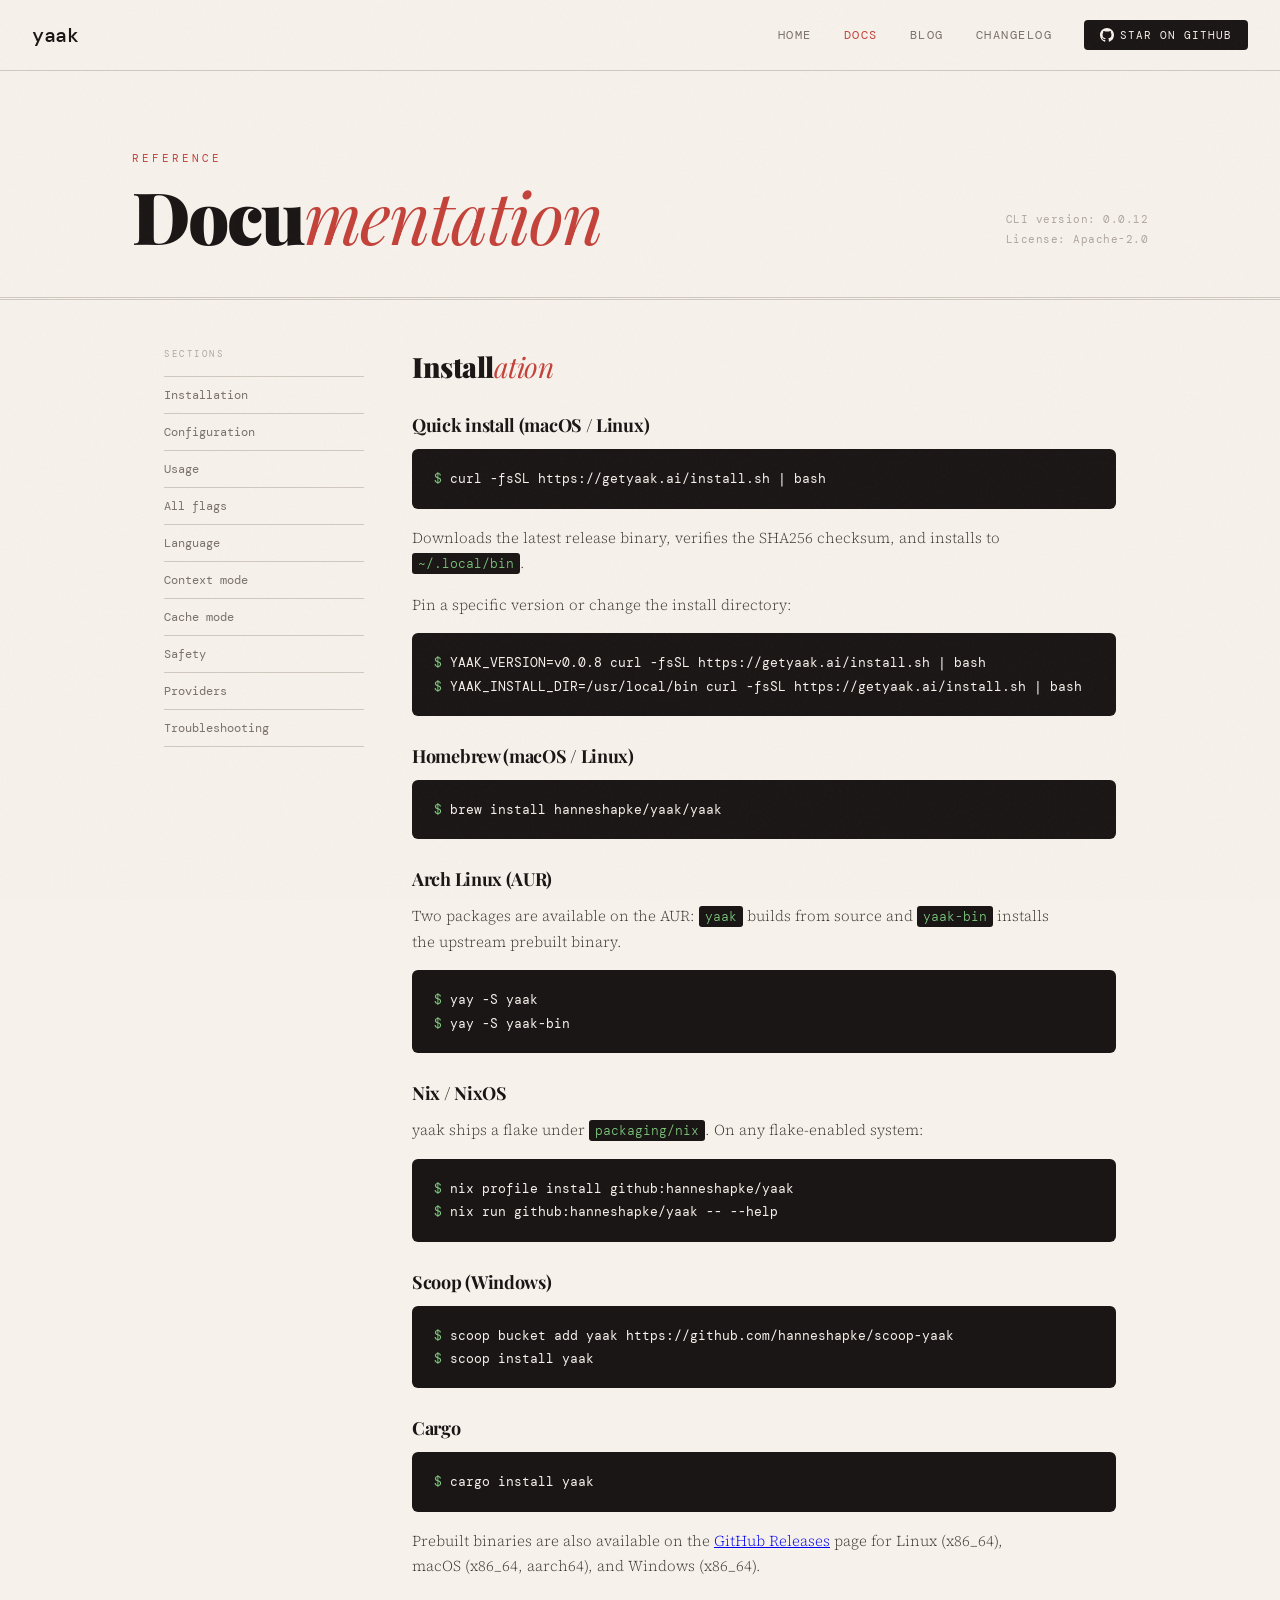
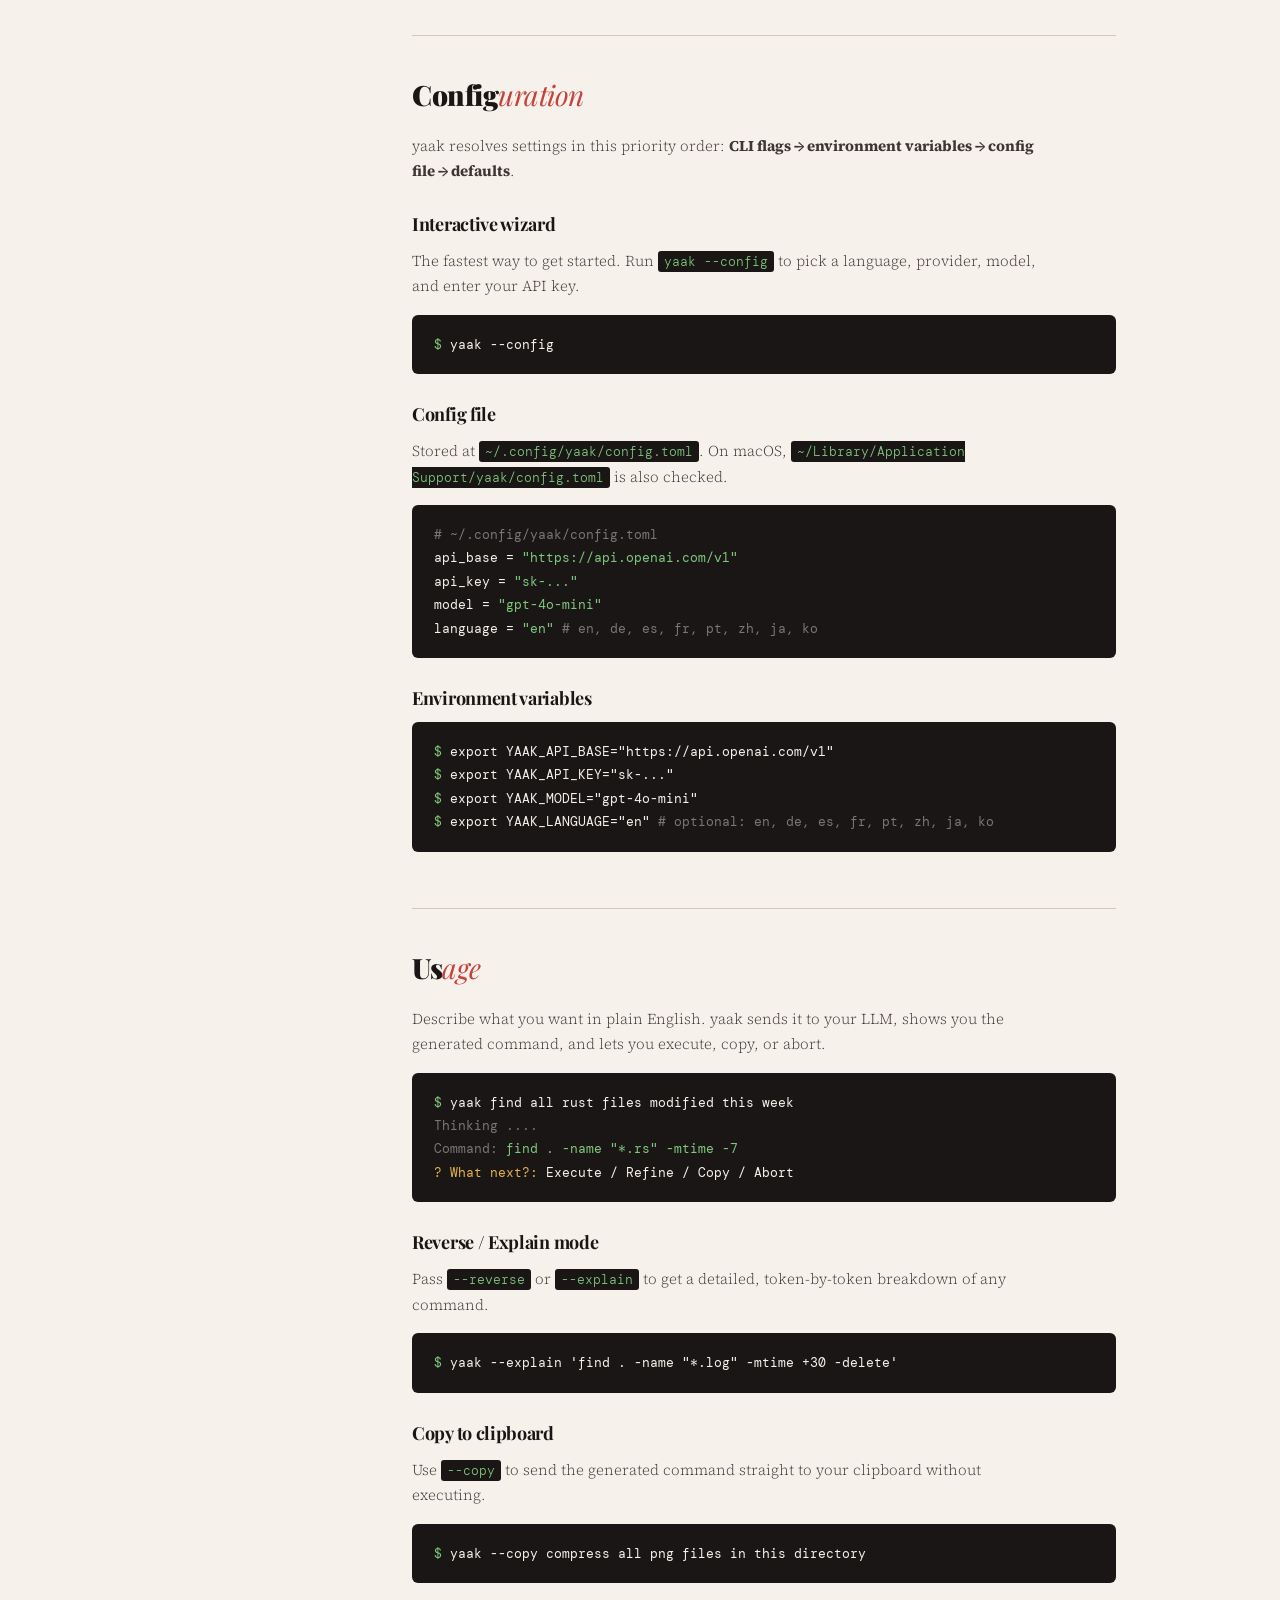
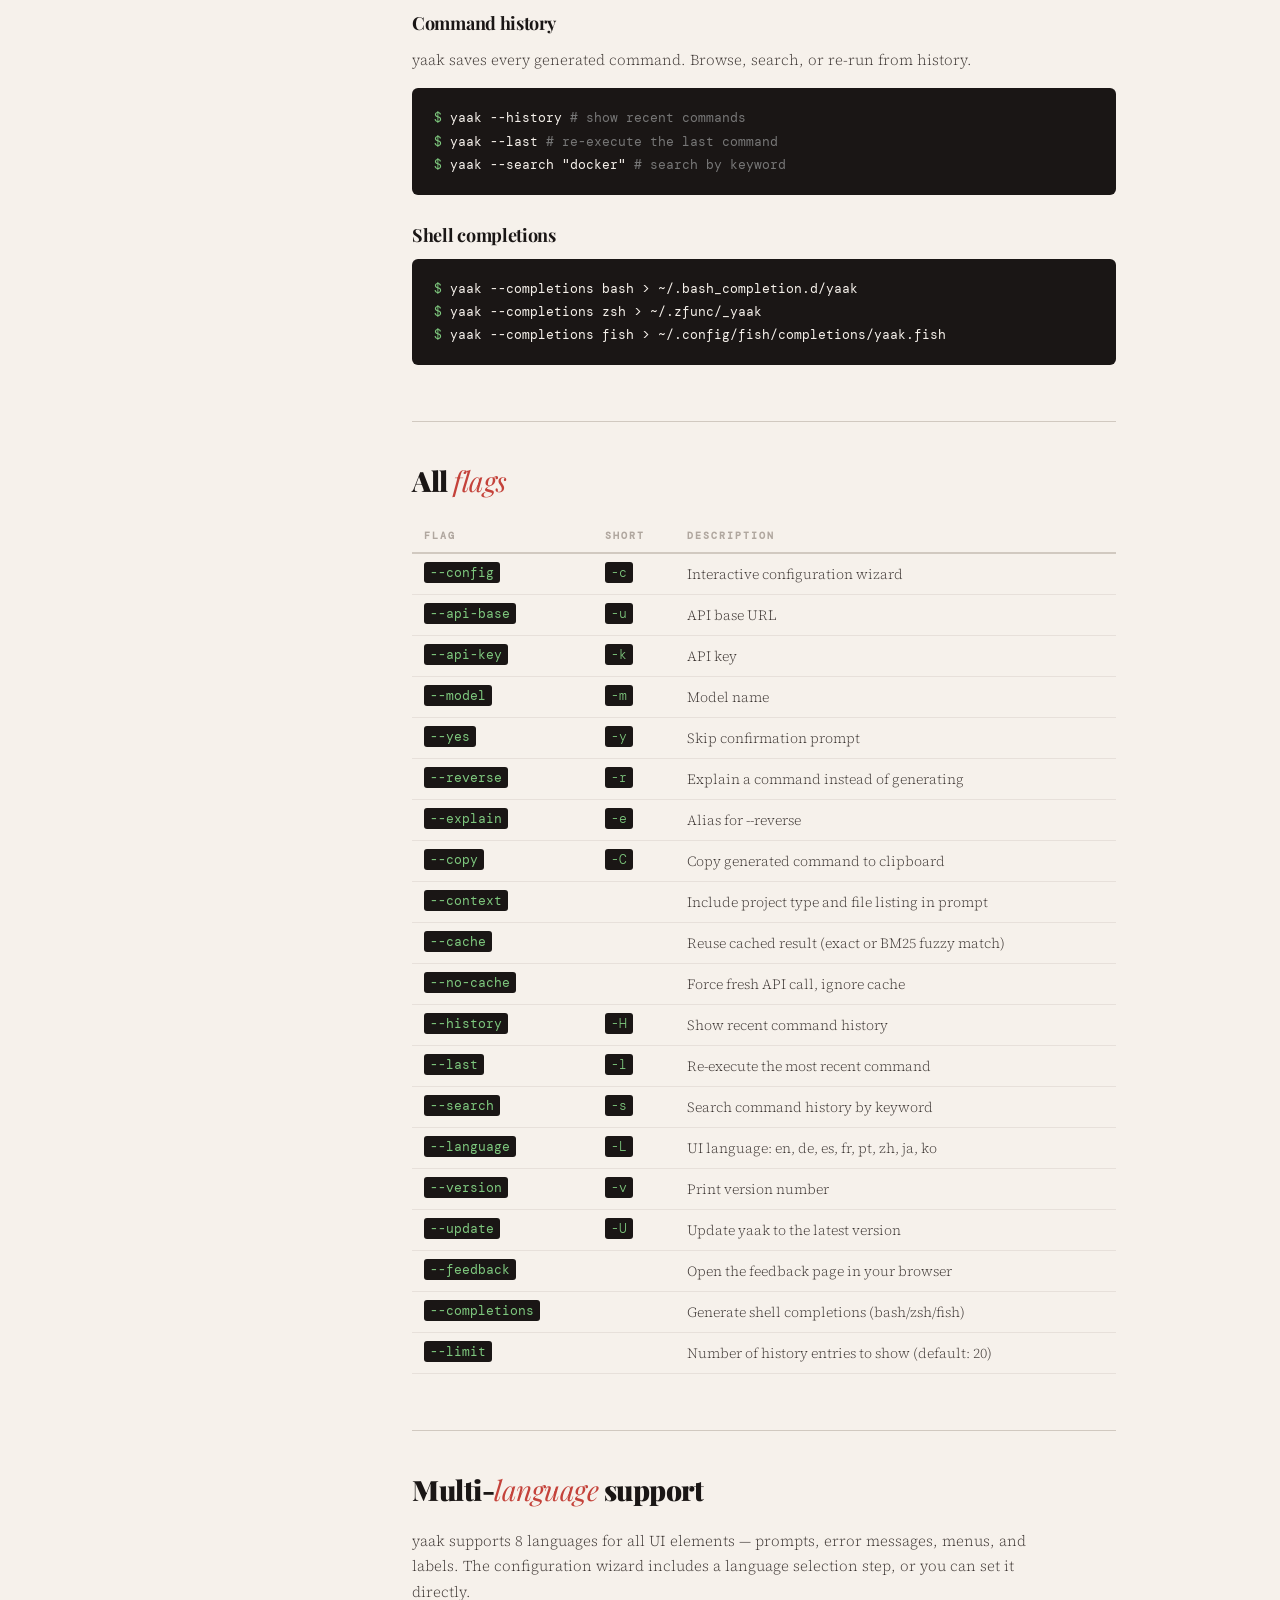
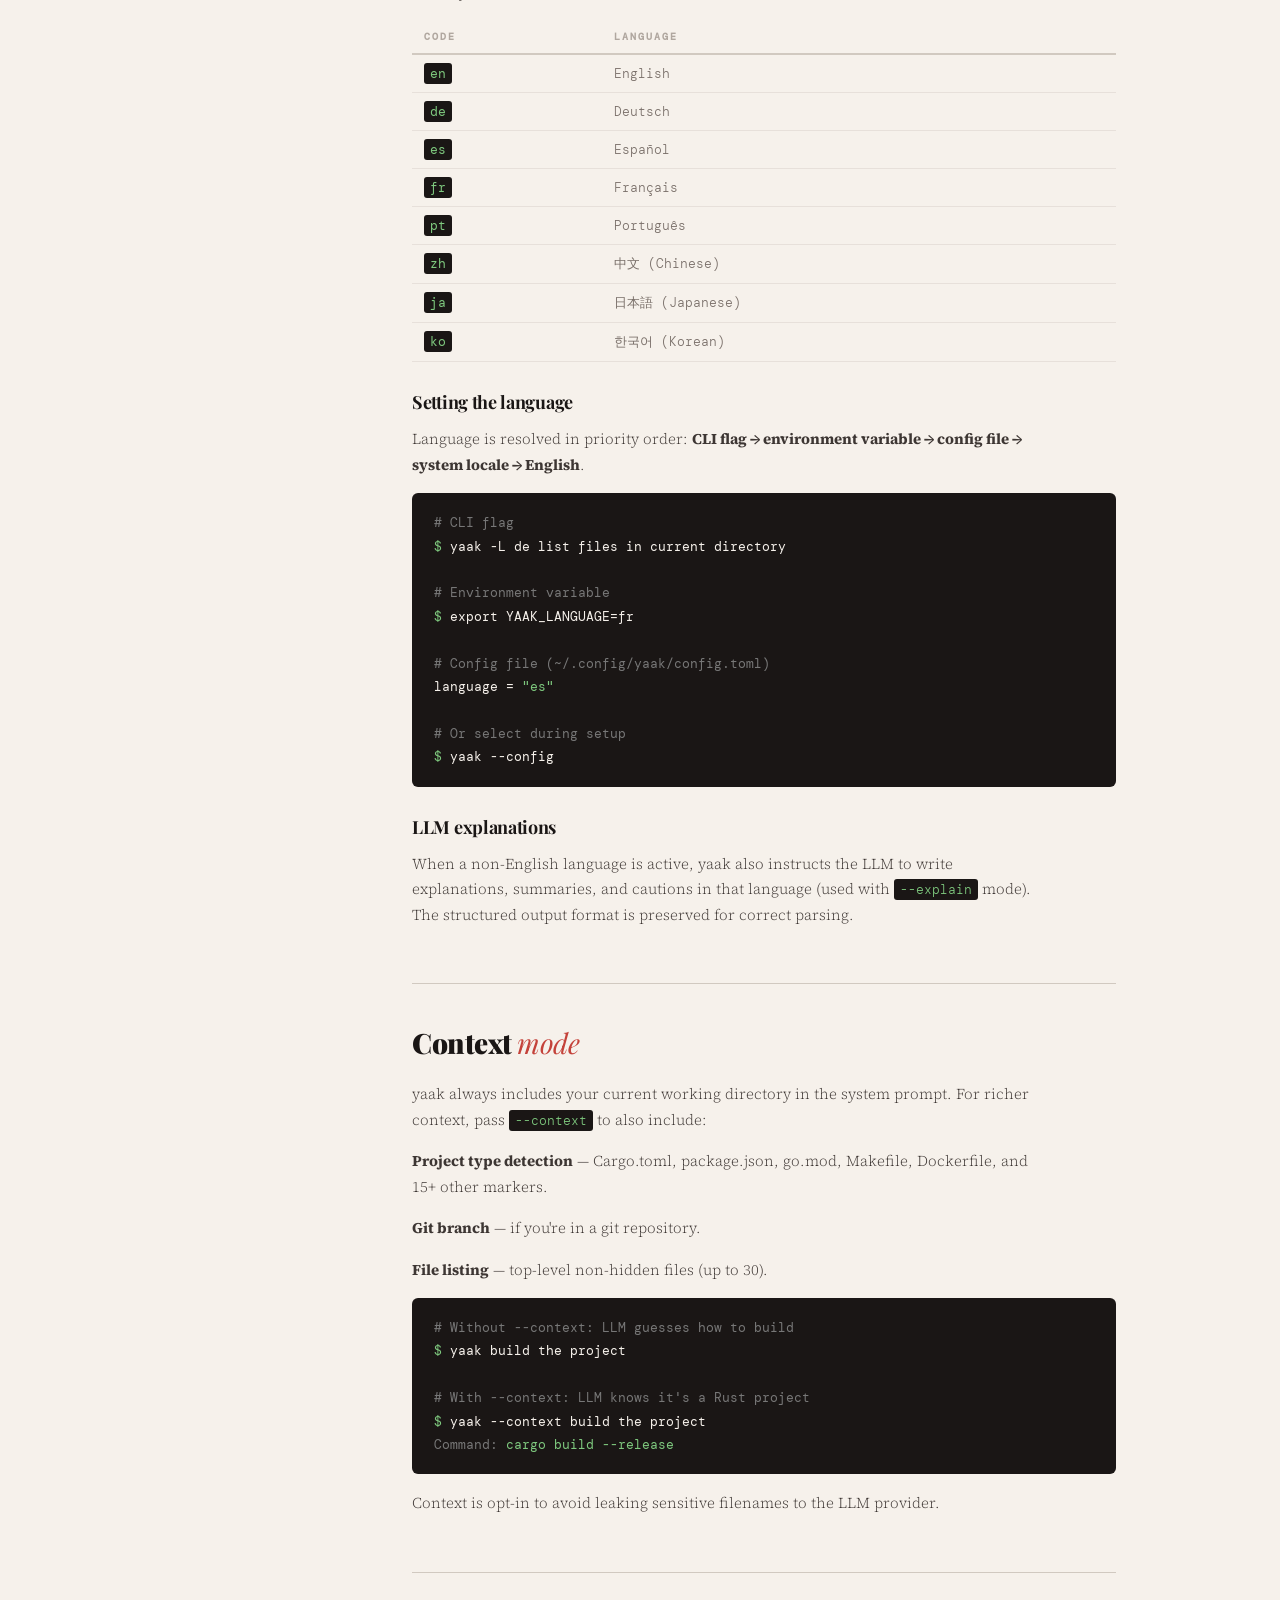
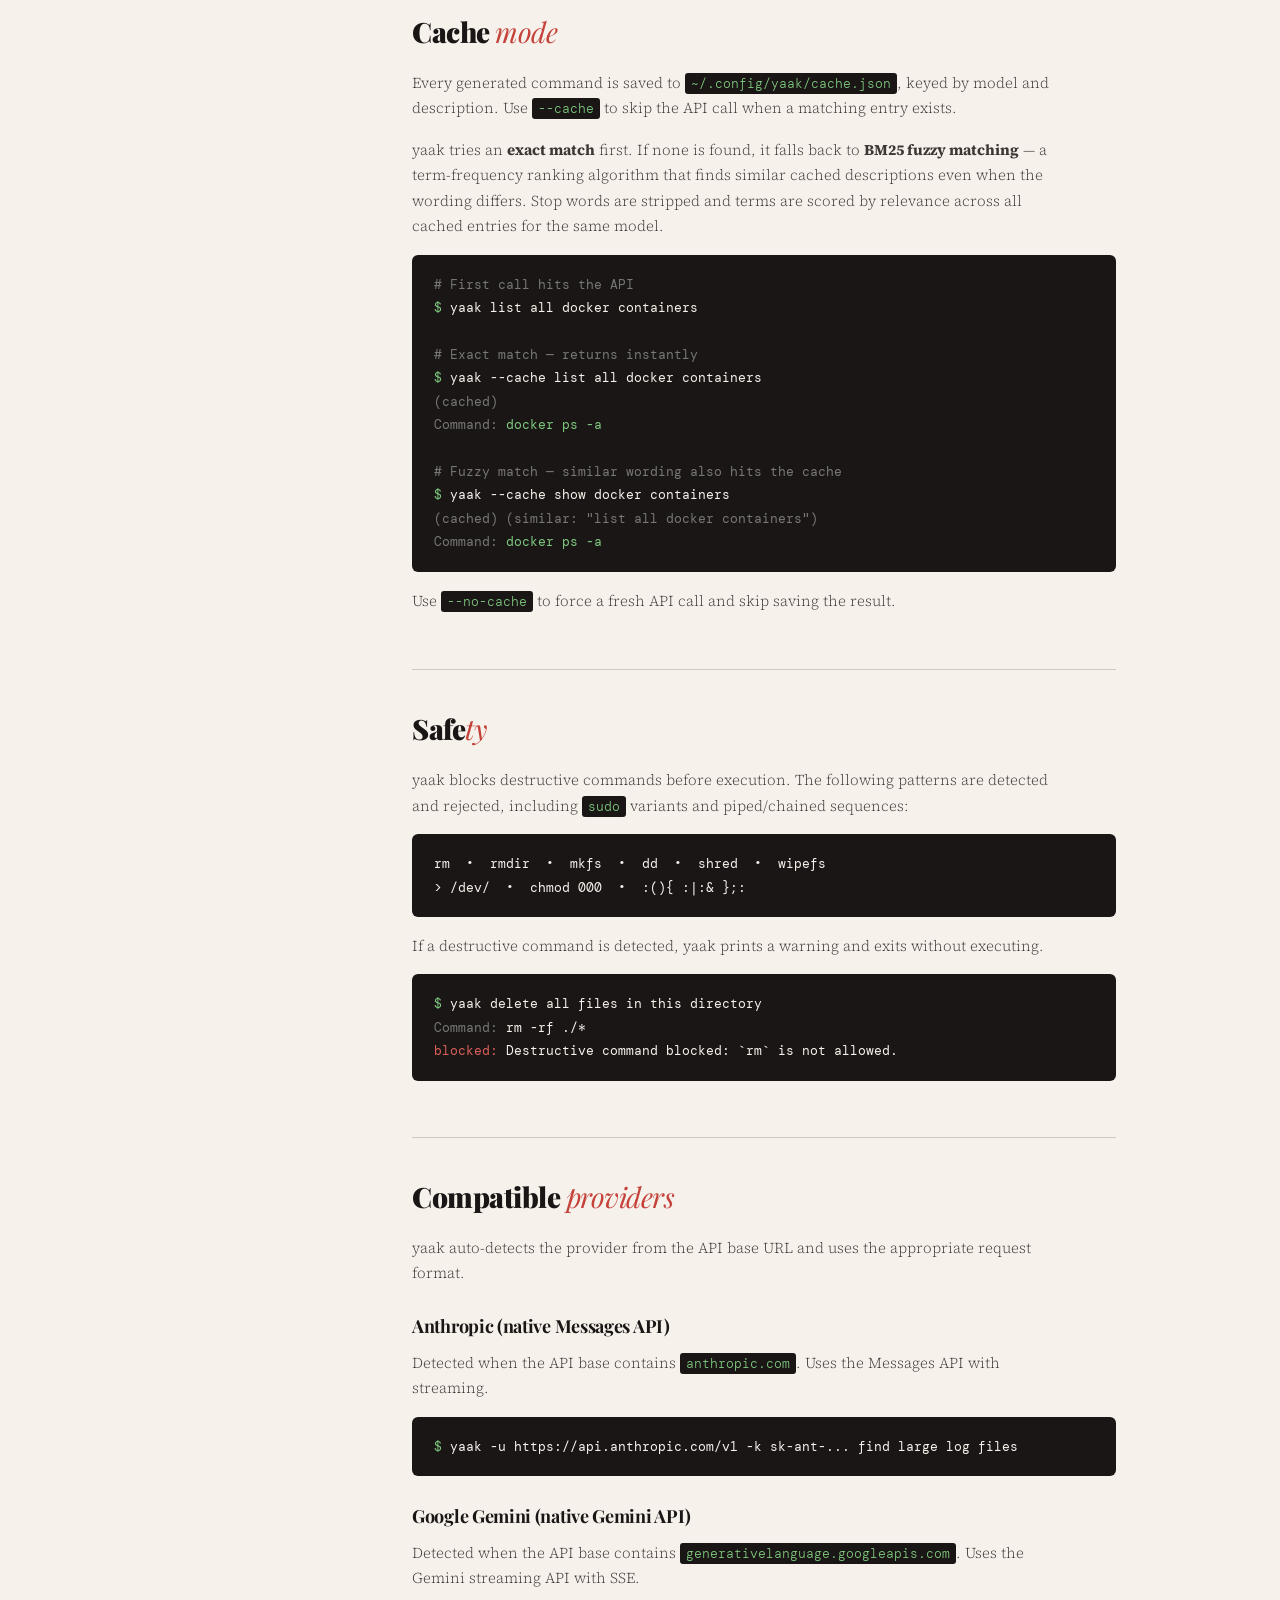
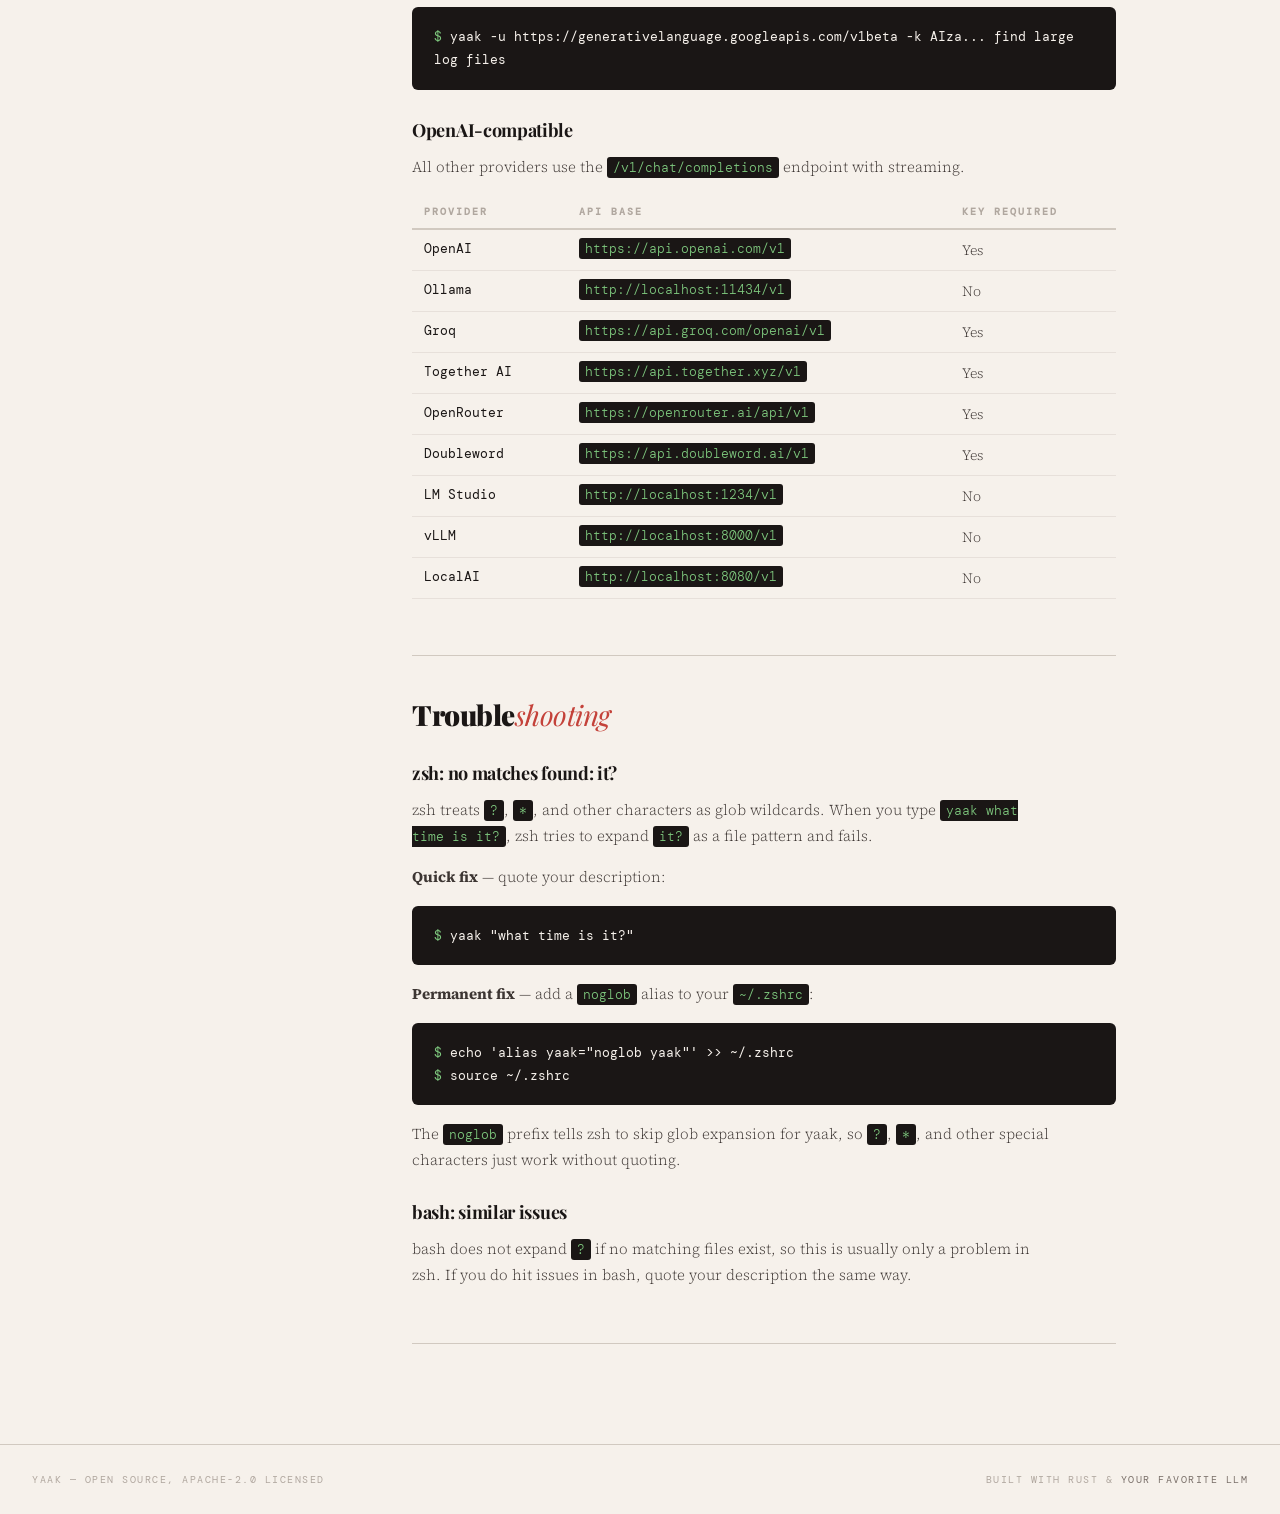
==== commit 0f2ffb1c: "Add AUR, Nix and Scoop package definitions Extend distribution beyond Homebrew with manifests for Ar" ====
--- a/landing/docs.html
+++ b/landing/docs.html
@@ -307,6 +307,23 @@
         <h3>Homebrew (macOS / Linux)</h3>
         <div class="doc-code">
           <span class="t-green">$</span> brew install hanneshapke/yaak/yaak
+        </div>
+        <h3>Arch Linux (AUR)</h3>
+        <p>Two packages are available on the AUR: <code>yaak</code> builds from source and <code>yaak-bin</code> installs the upstream prebuilt binary.</p>
+        <div class="doc-code">
+          <span class="t-green">$</span> yay -S yaak<br>
+          <span class="t-green">$</span> yay -S yaak-bin
+        </div>
+        <h3>Nix / NixOS</h3>
+        <p>yaak ships a flake under <code>packaging/nix</code>. On any flake-enabled system:</p>
+        <div class="doc-code">
+          <span class="t-green">$</span> nix profile install github:hanneshapke/yaak<br>
+          <span class="t-green">$</span> nix run github:hanneshapke/yaak -- --help
+        </div>
+        <h3>Scoop (Windows)</h3>
+        <div class="doc-code">
+          <span class="t-green">$</span> scoop bucket add yaak https://github.com/hanneshapke/scoop-yaak<br>
+          <span class="t-green">$</span> scoop install yaak
         </div>
         <h3>Cargo</h3>
         <div class="doc-code">
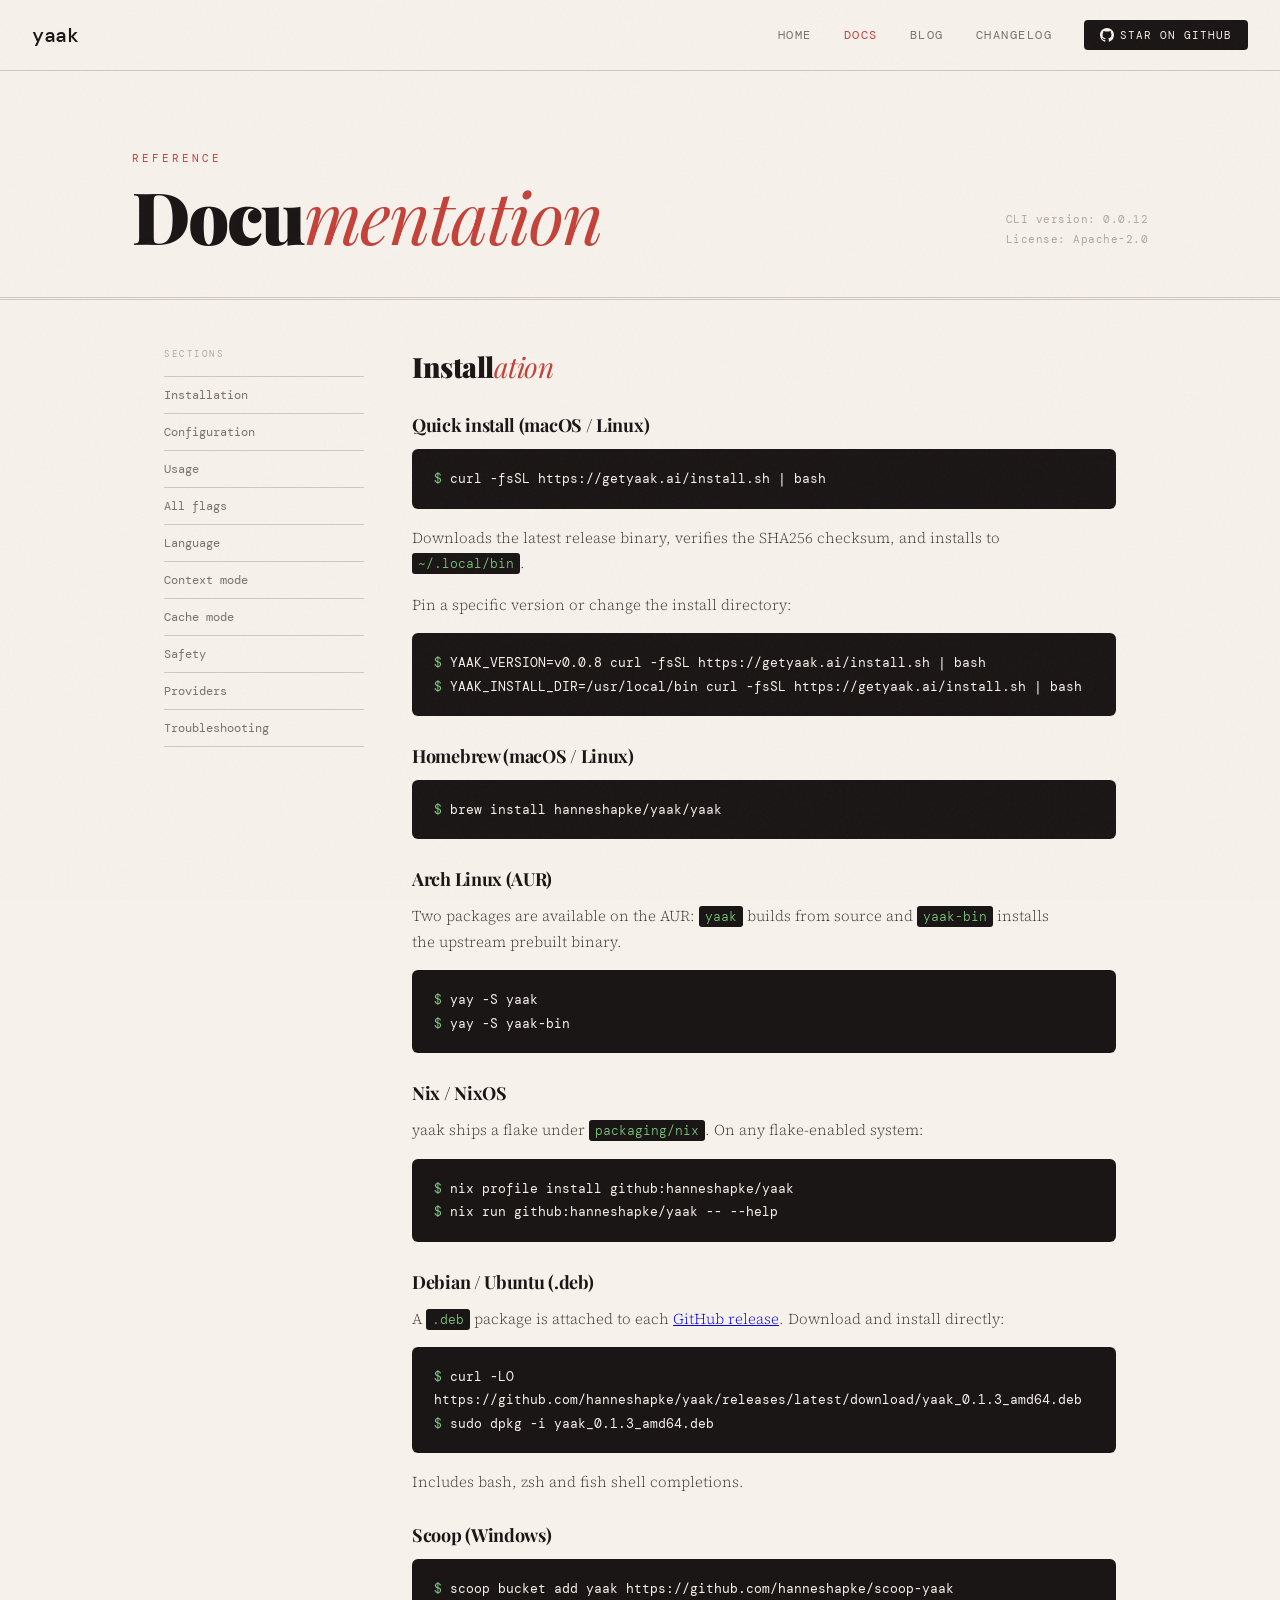
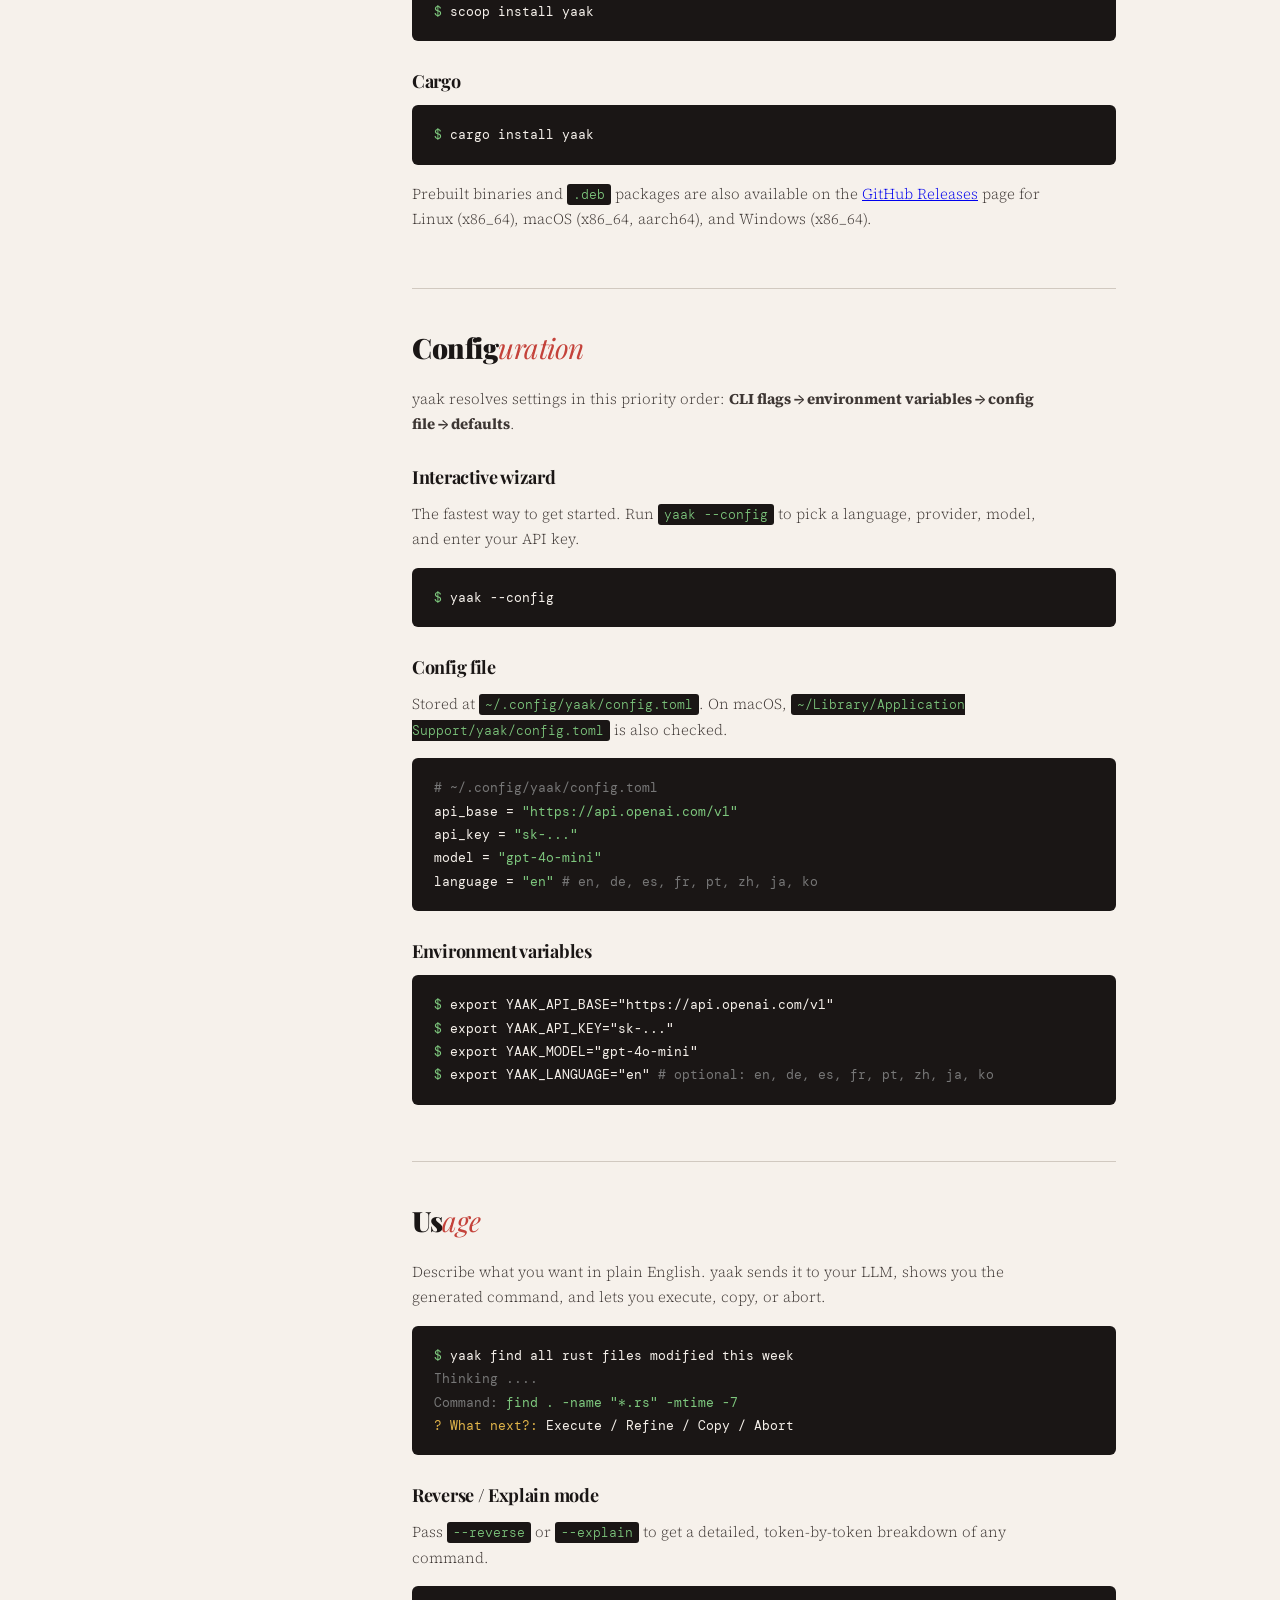
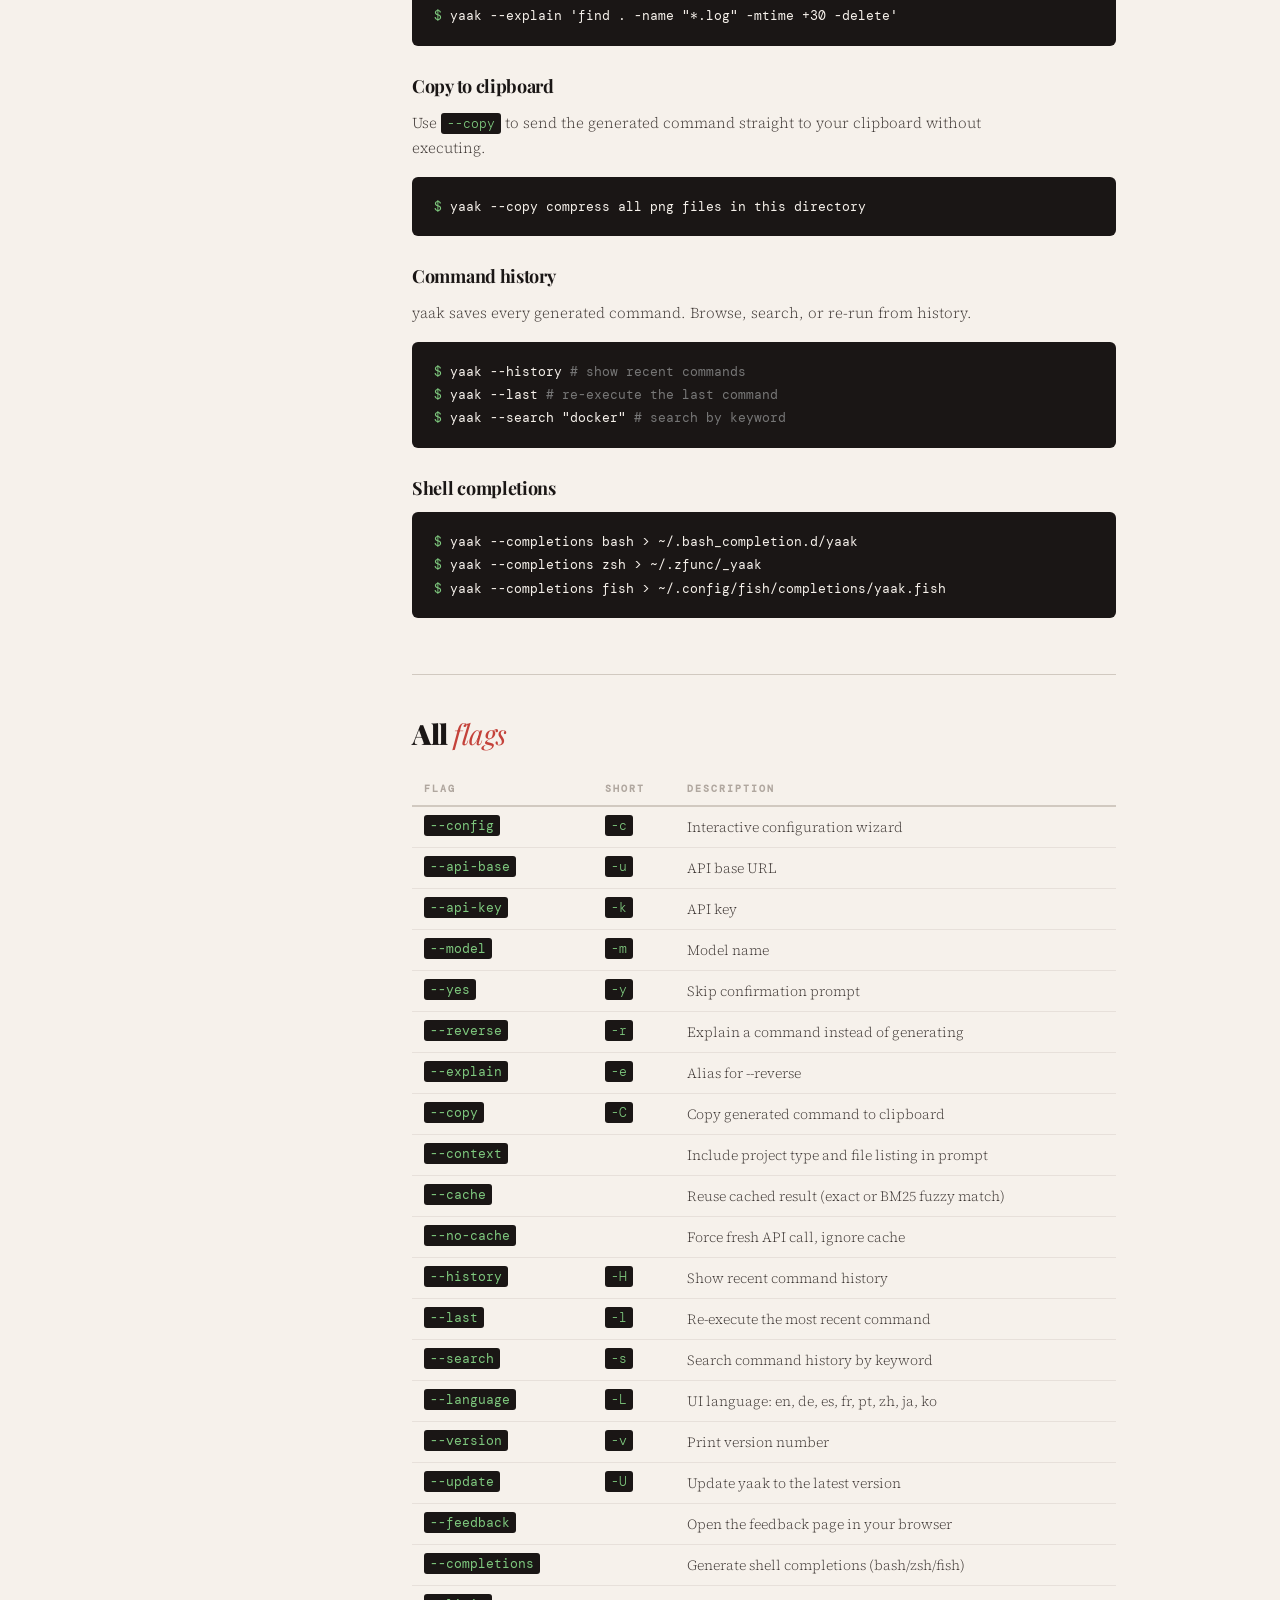
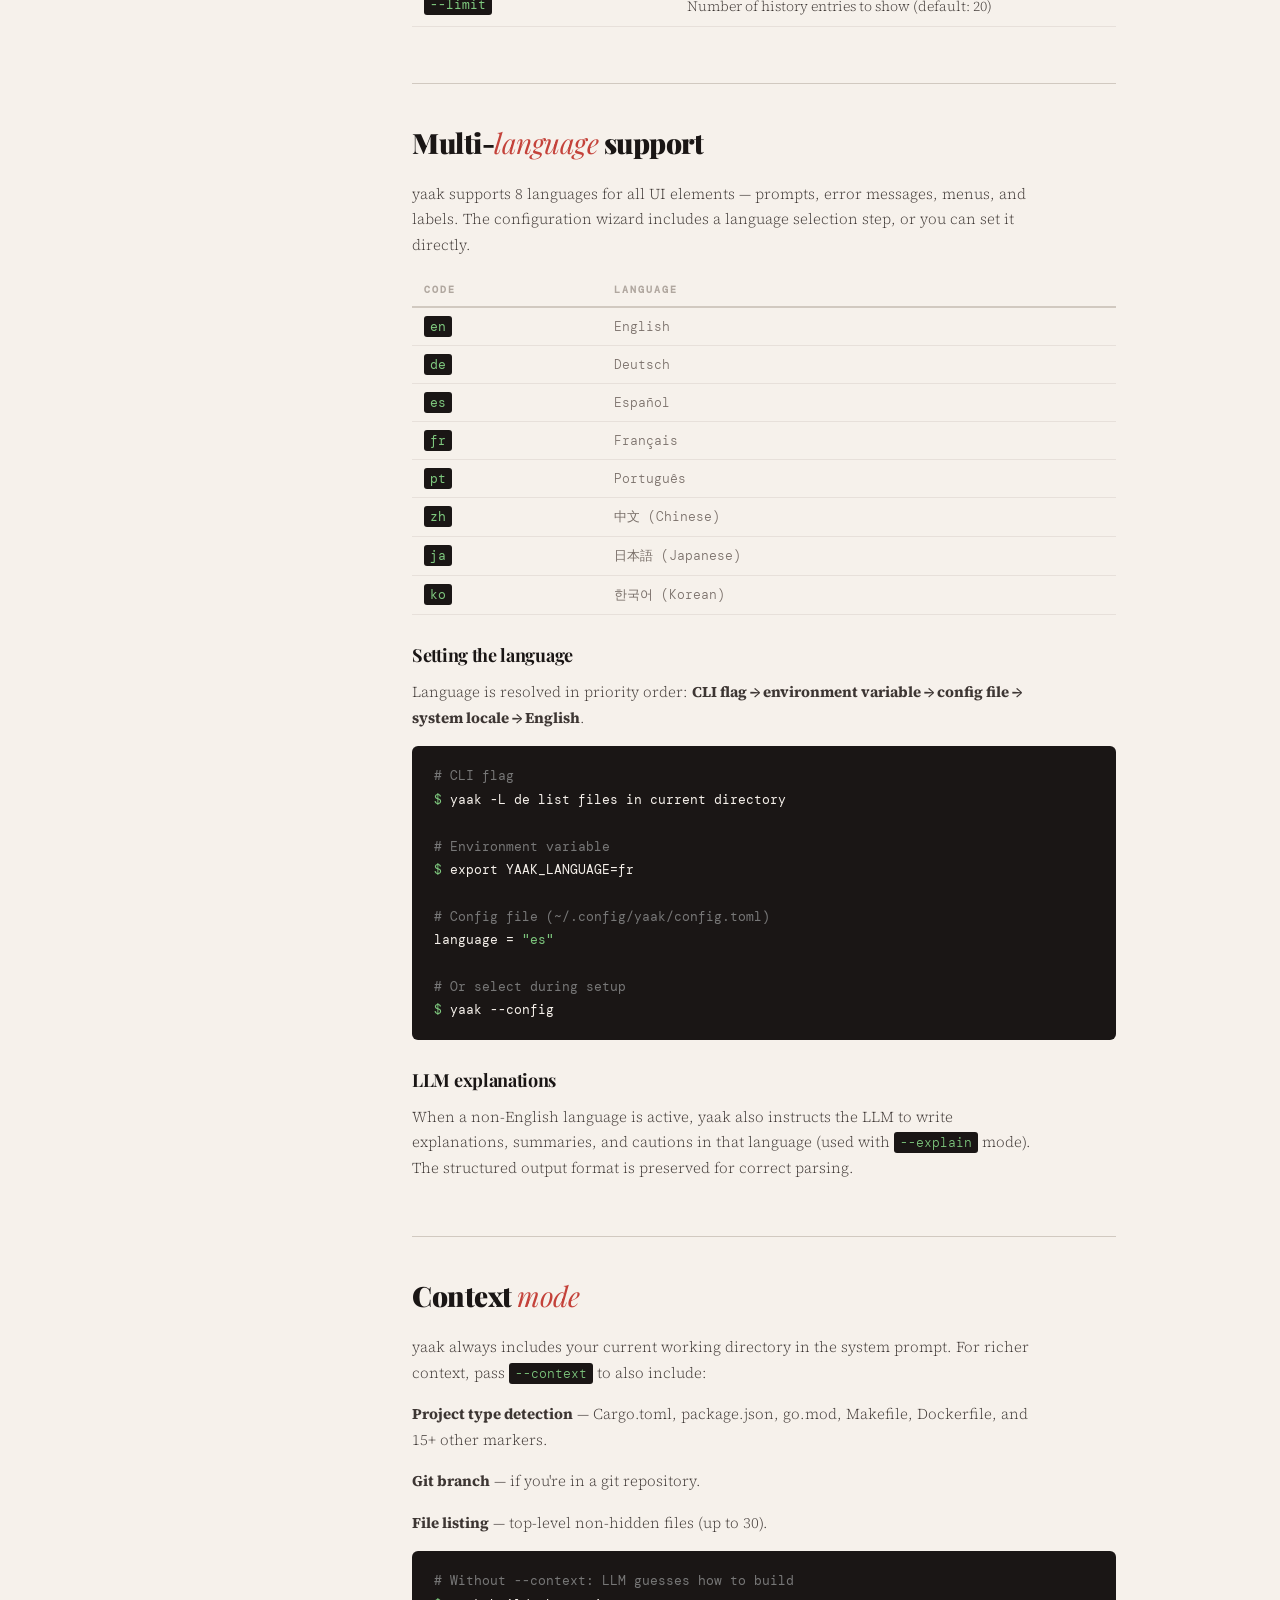
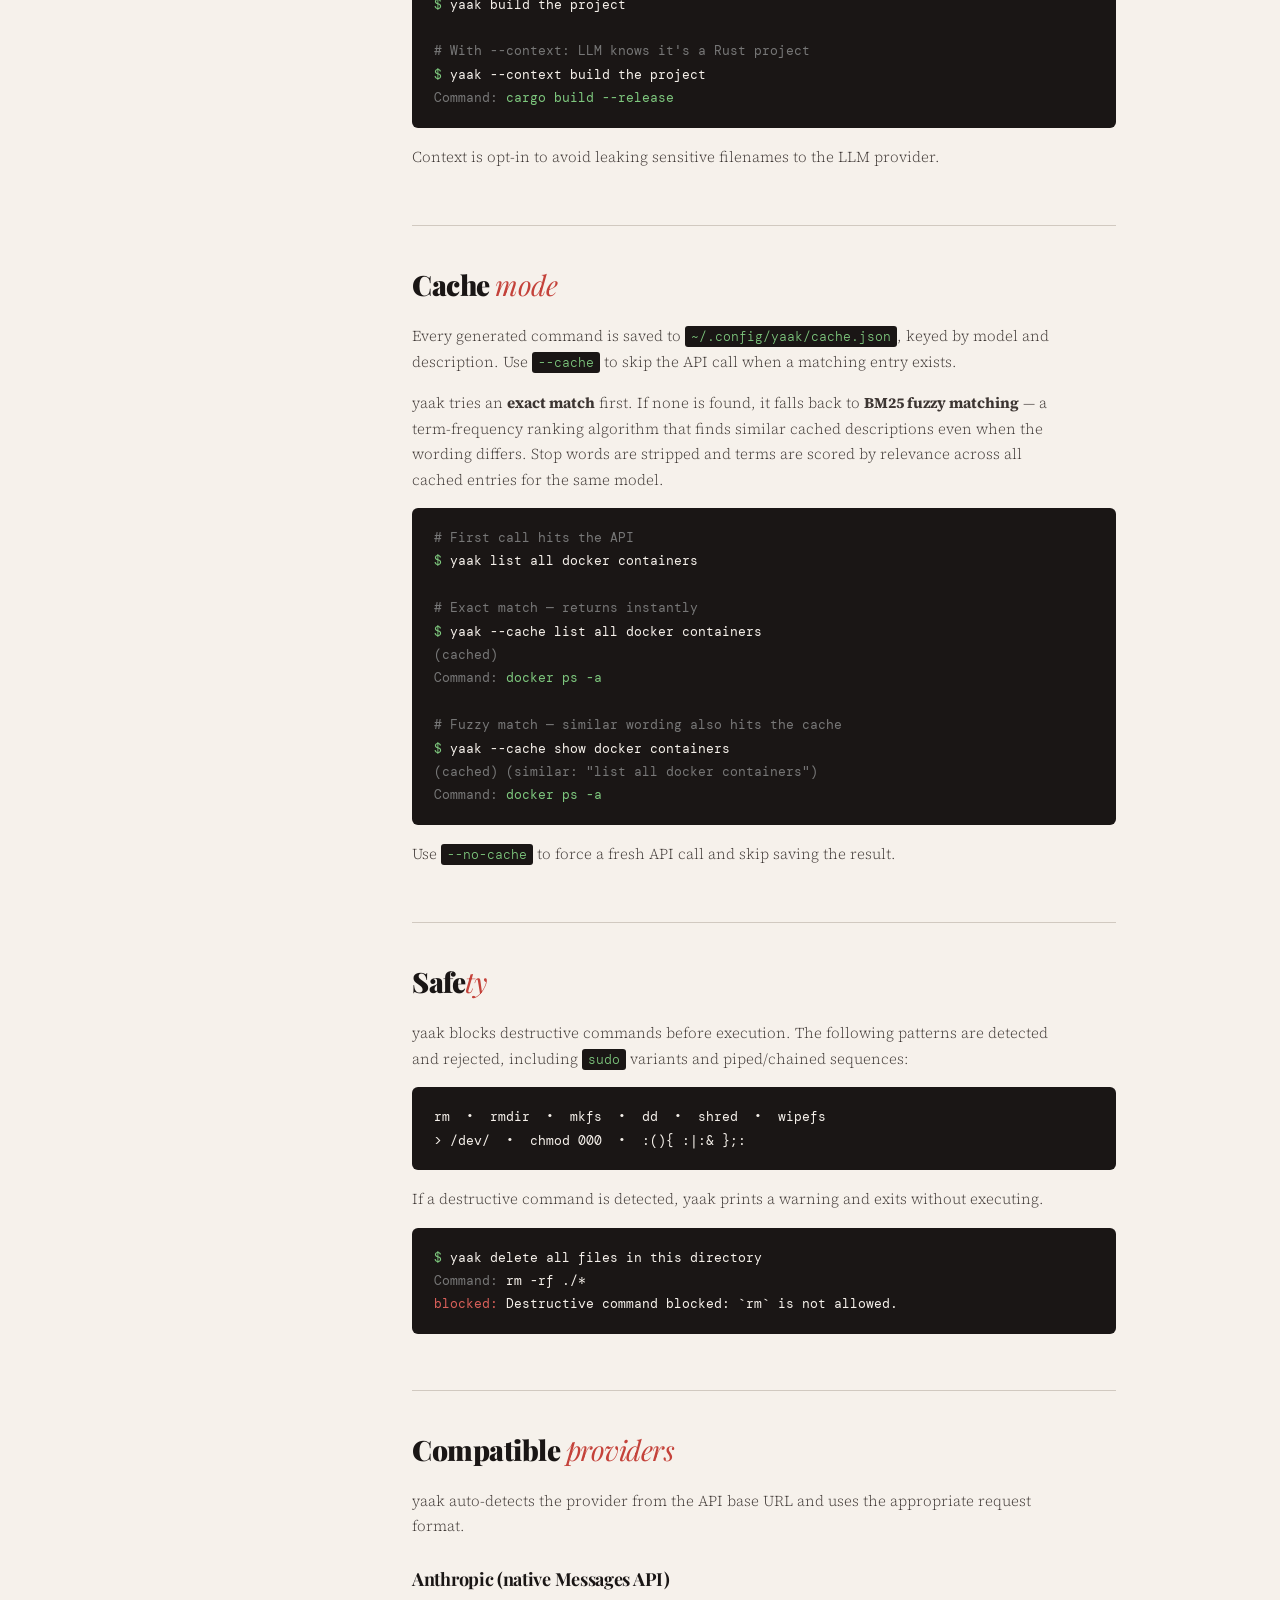
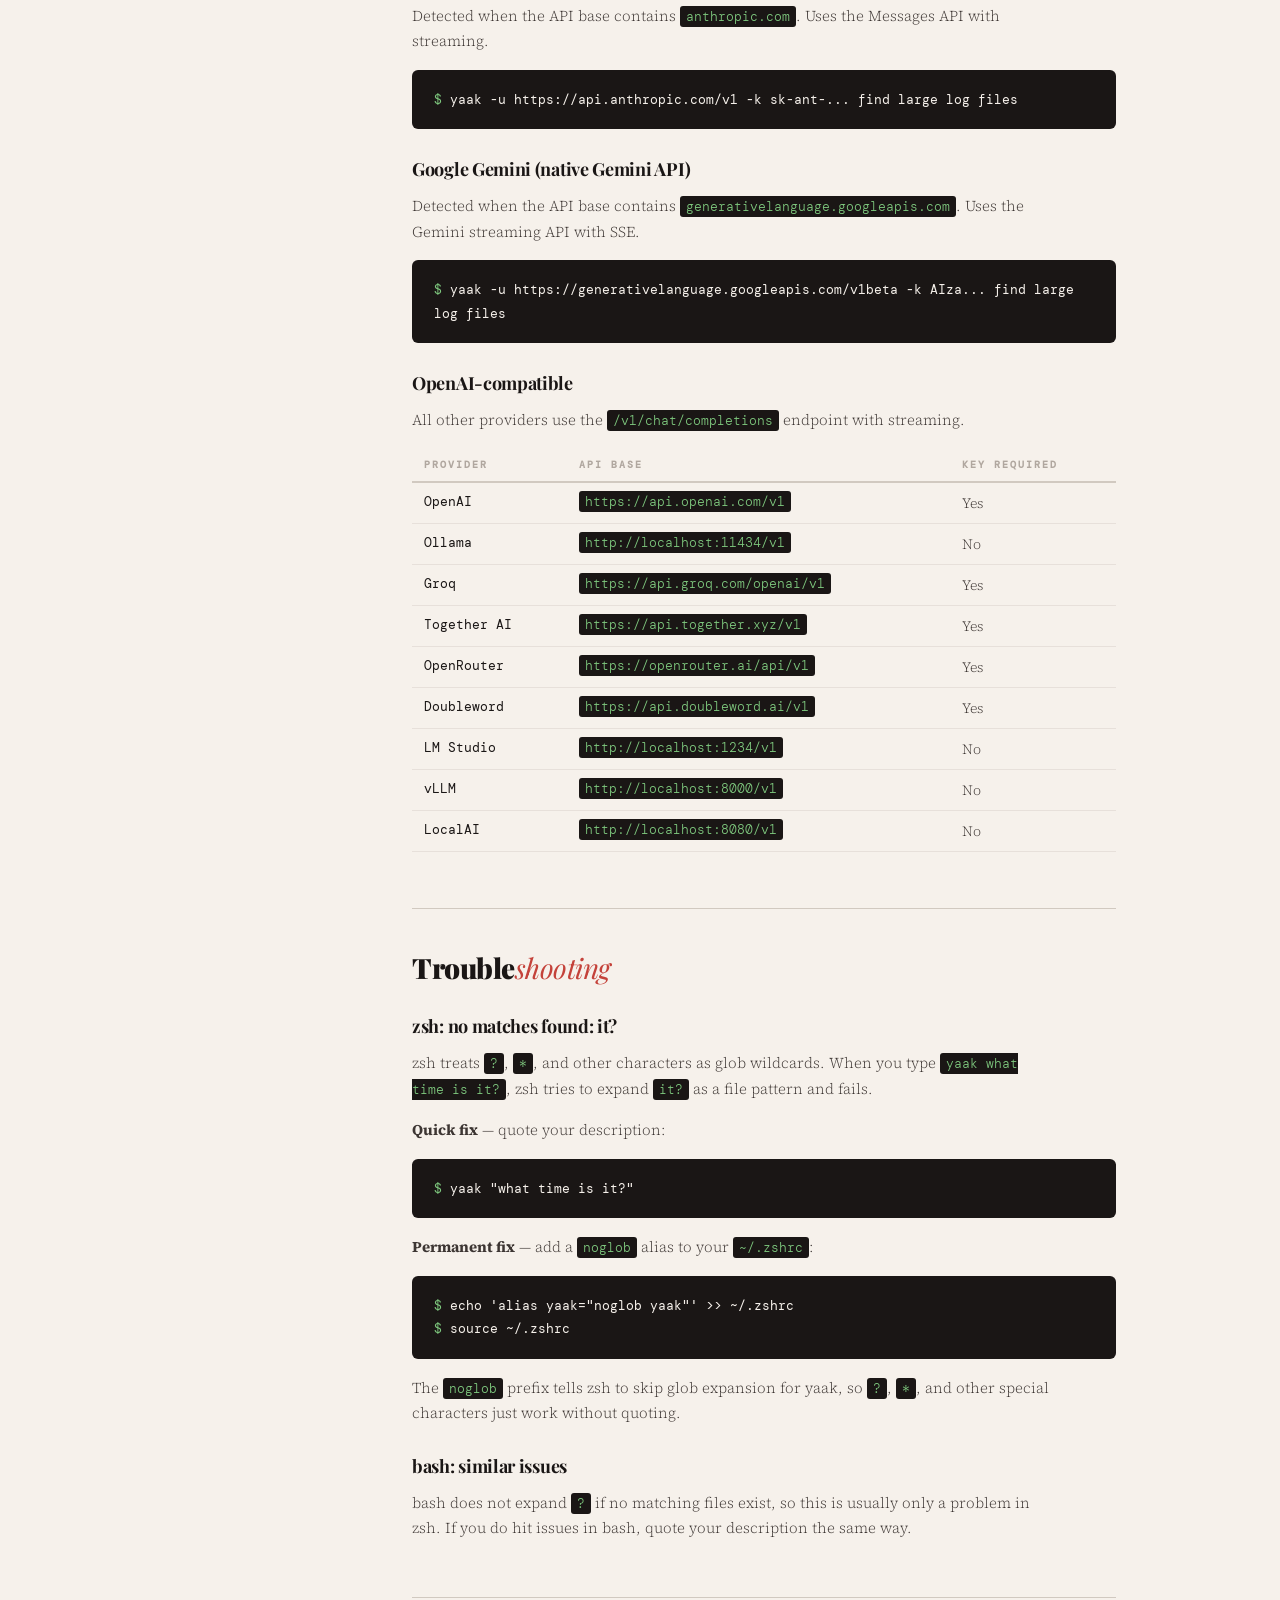
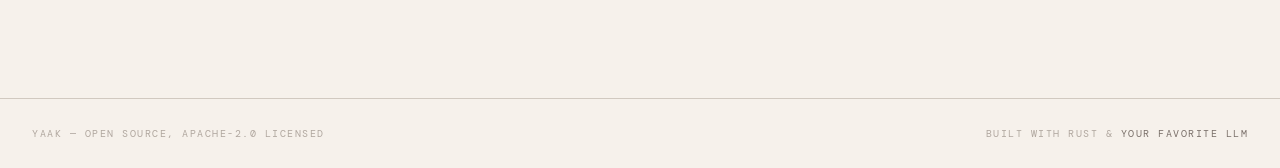
==== commit c45be7b9: "Add .deb package via cargo-deb to CI pipeline Adds [package.metadata.deb] to Cargo.toml and a cargo-" ====
--- a/landing/docs.html
+++ b/landing/docs.html
@@ -320,6 +320,13 @@
           <span class="t-green">$</span> nix profile install github:hanneshapke/yaak<br>
           <span class="t-green">$</span> nix run github:hanneshapke/yaak -- --help
         </div>
+        <h3>Debian / Ubuntu (.deb)</h3>
+        <p>A <code>.deb</code> package is attached to each <a href="https://github.com/hanneshapke/yaak/releases">GitHub release</a>. Download and install directly:</p>
+        <div class="doc-code">
+          <span class="t-green">$</span> curl -LO https://github.com/hanneshapke/yaak/releases/latest/download/yaak_0.1.3_amd64.deb<br>
+          <span class="t-green">$</span> sudo dpkg -i yaak_0.1.3_amd64.deb
+        </div>
+        <p>Includes bash, zsh and fish shell completions.</p>
         <h3>Scoop (Windows)</h3>
         <div class="doc-code">
           <span class="t-green">$</span> scoop bucket add yaak https://github.com/hanneshapke/scoop-yaak<br>
@@ -329,7 +336,7 @@
         <div class="doc-code">
           <span class="t-green">$</span> cargo install yaak
         </div>
-        <p>Prebuilt binaries are also available on the <a href="https://github.com/hanneshapke/yaak/releases">GitHub Releases</a> page for Linux (x86_64), macOS (x86_64, aarch64), and Windows (x86_64).</p>
+        <p>Prebuilt binaries and <code>.deb</code> packages are also available on the <a href="https://github.com/hanneshapke/yaak/releases">GitHub Releases</a> page for Linux (x86_64), macOS (x86_64, aarch64), and Windows (x86_64).</p>
       </section>
 
       <!-- CONFIG -->
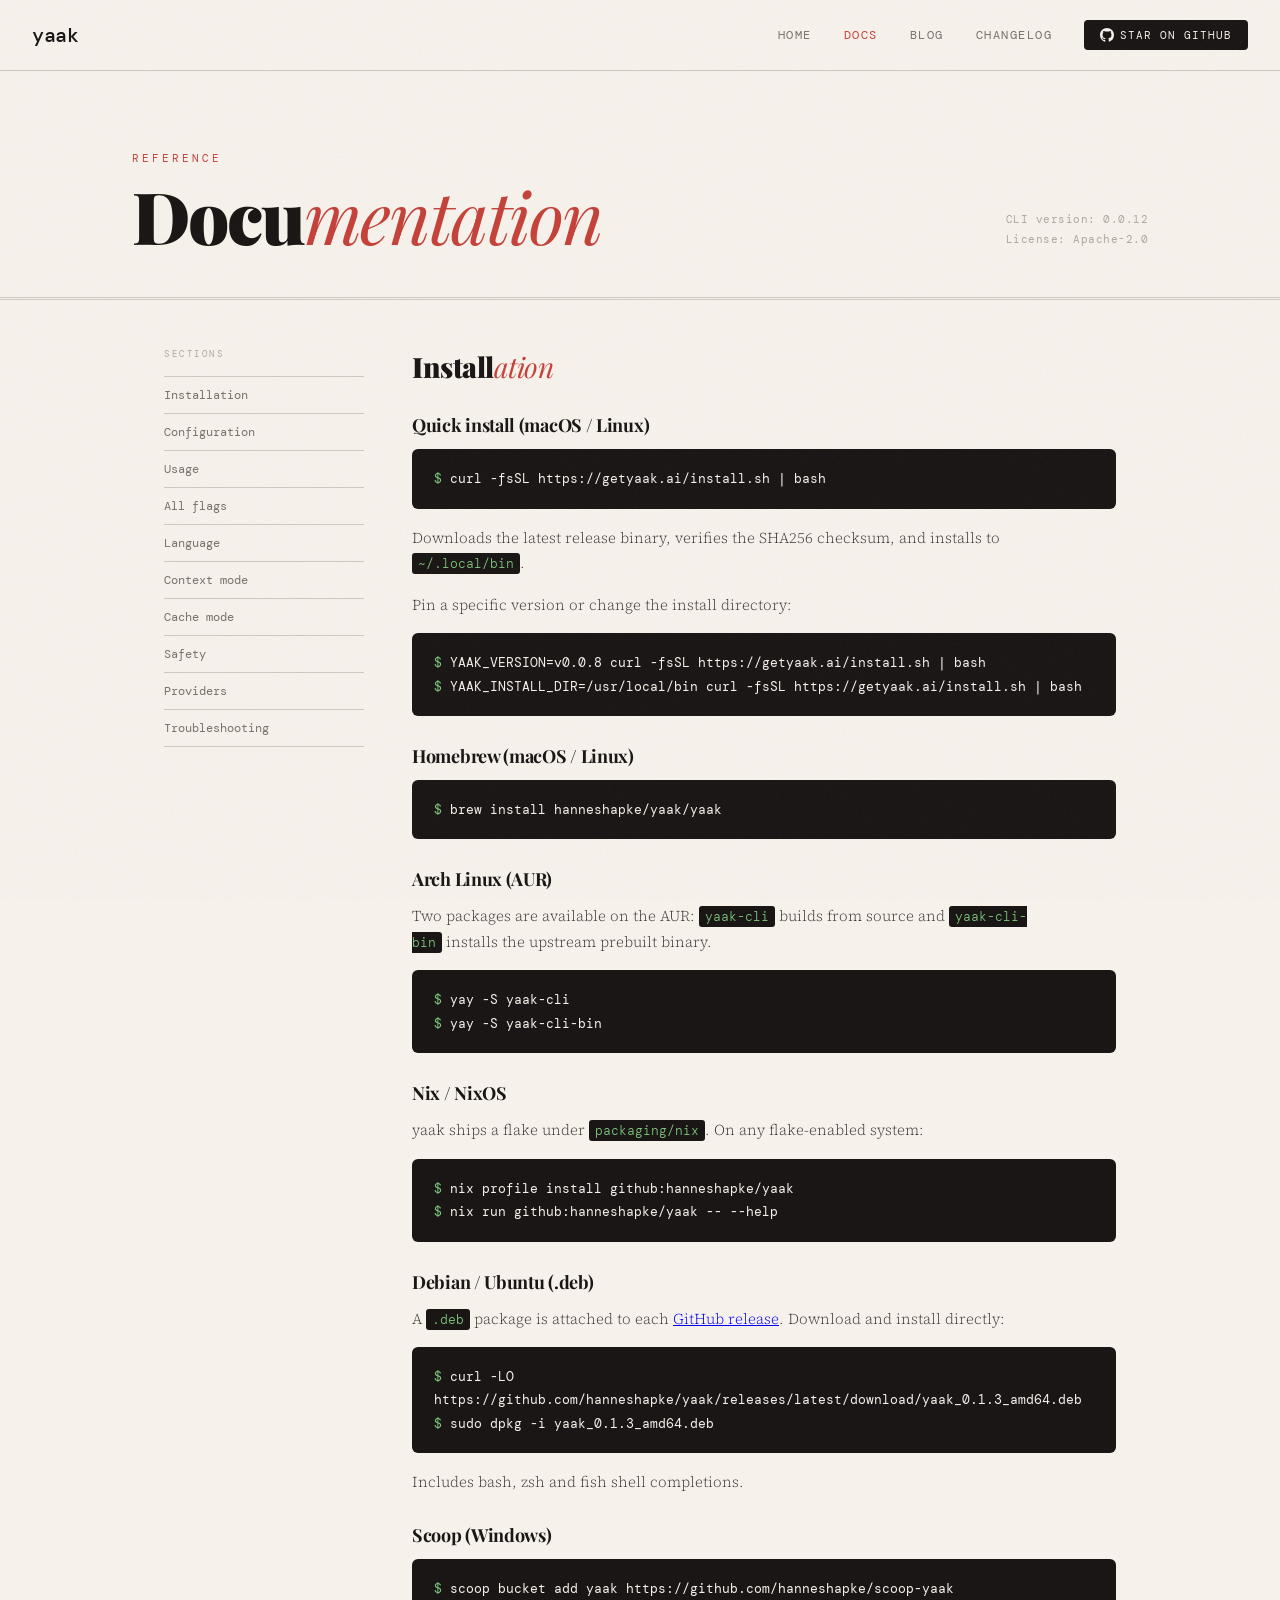
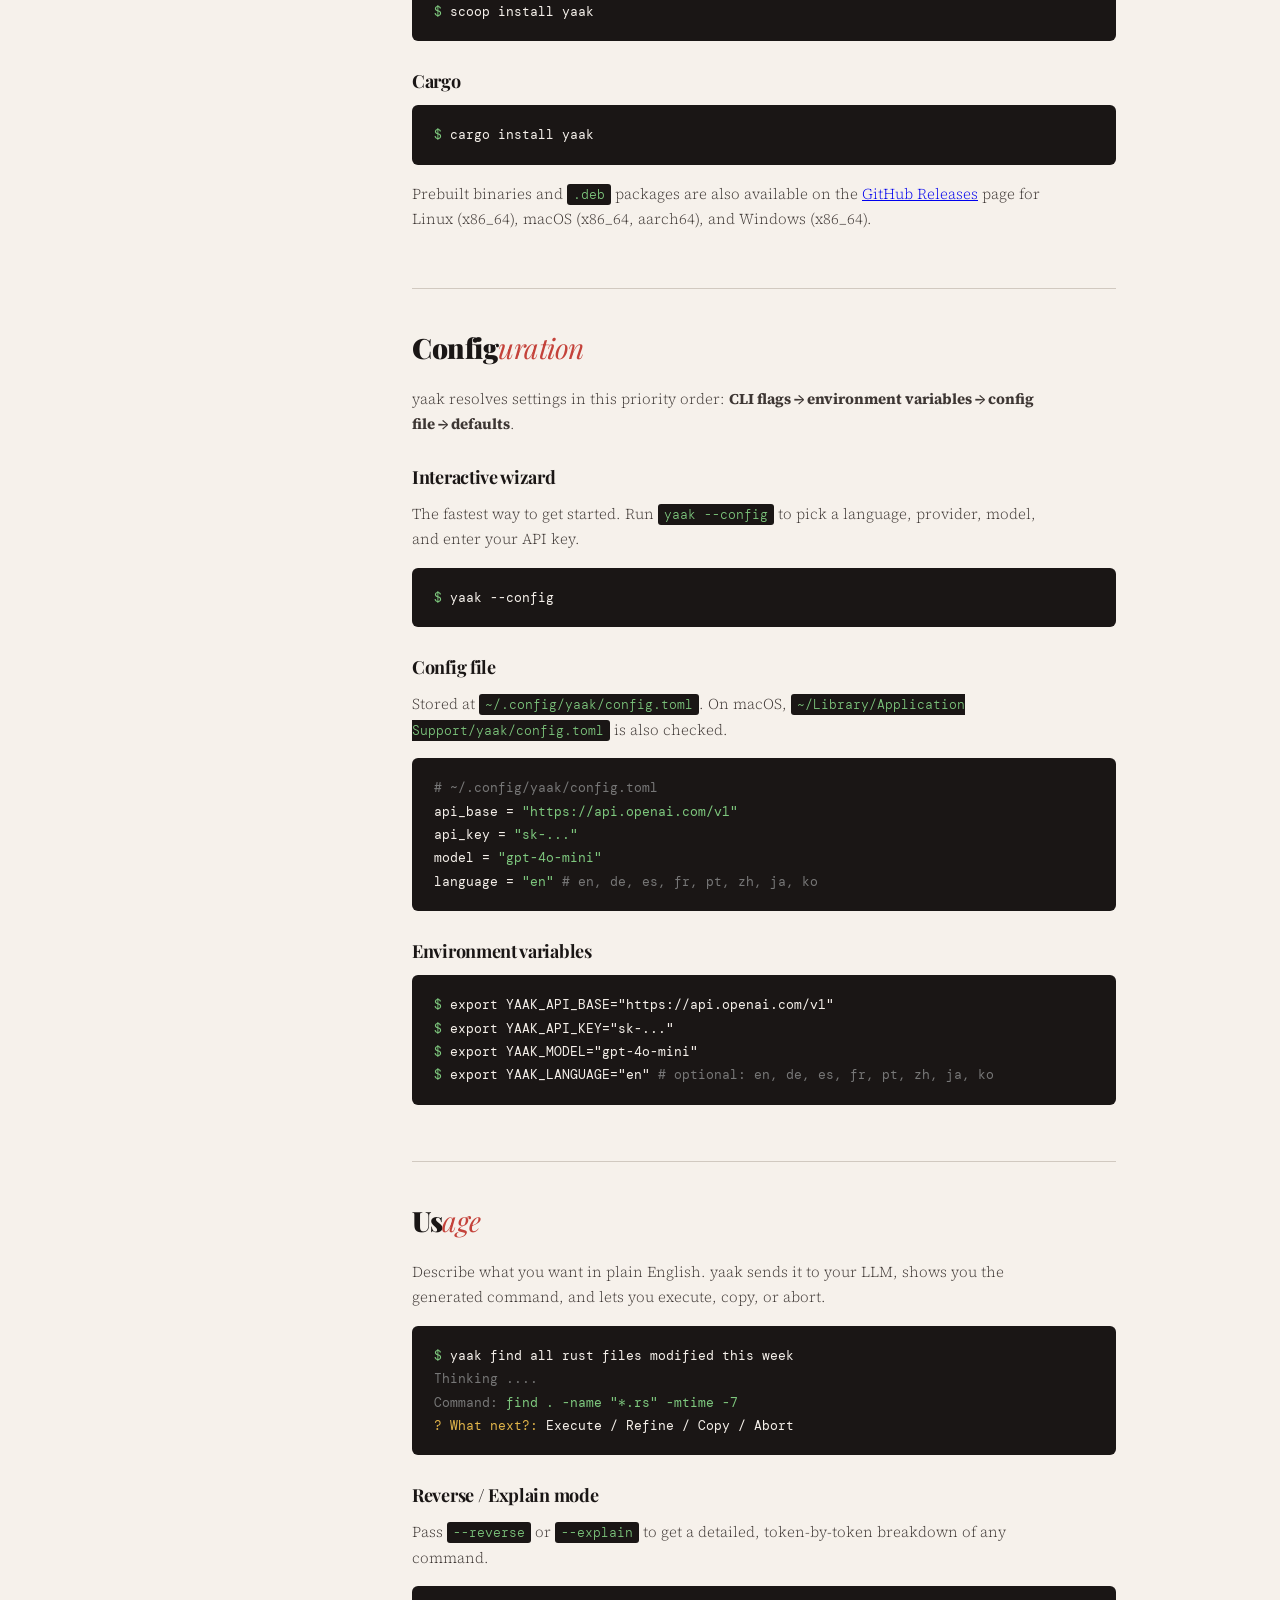
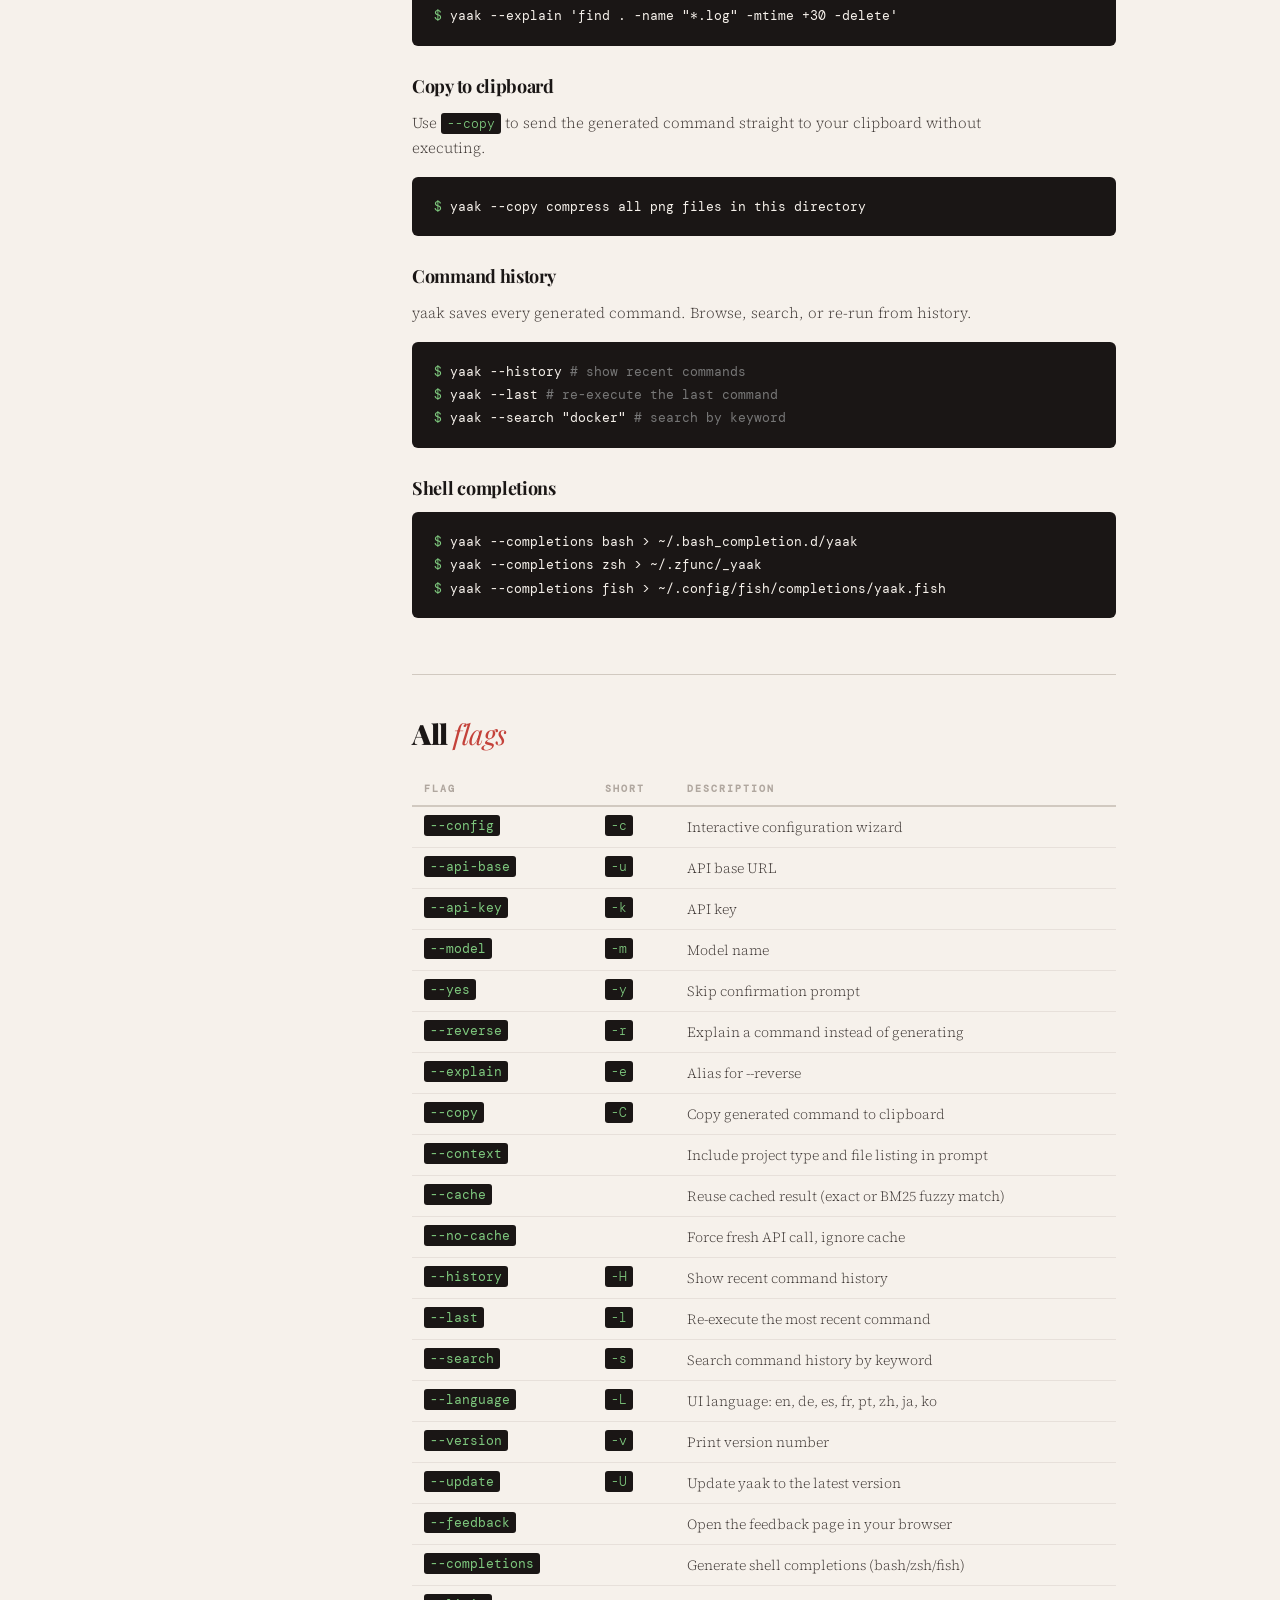
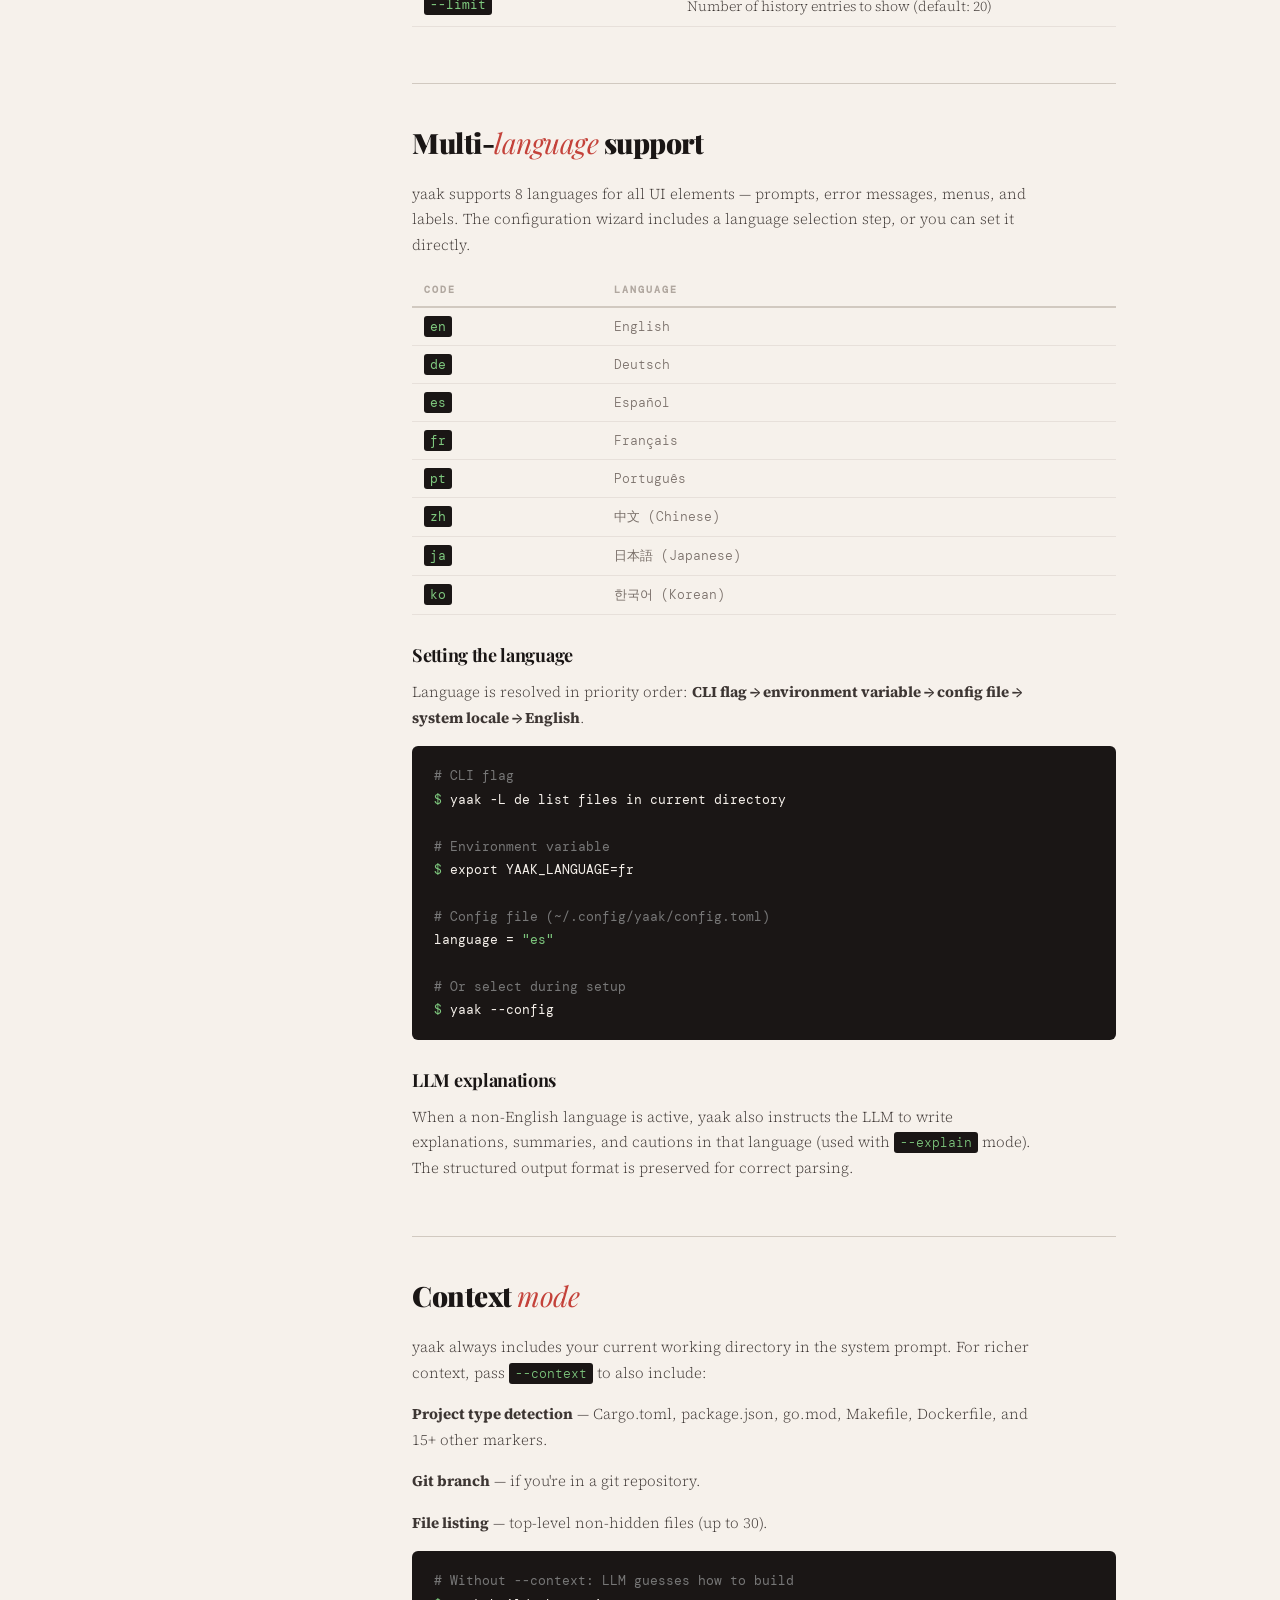
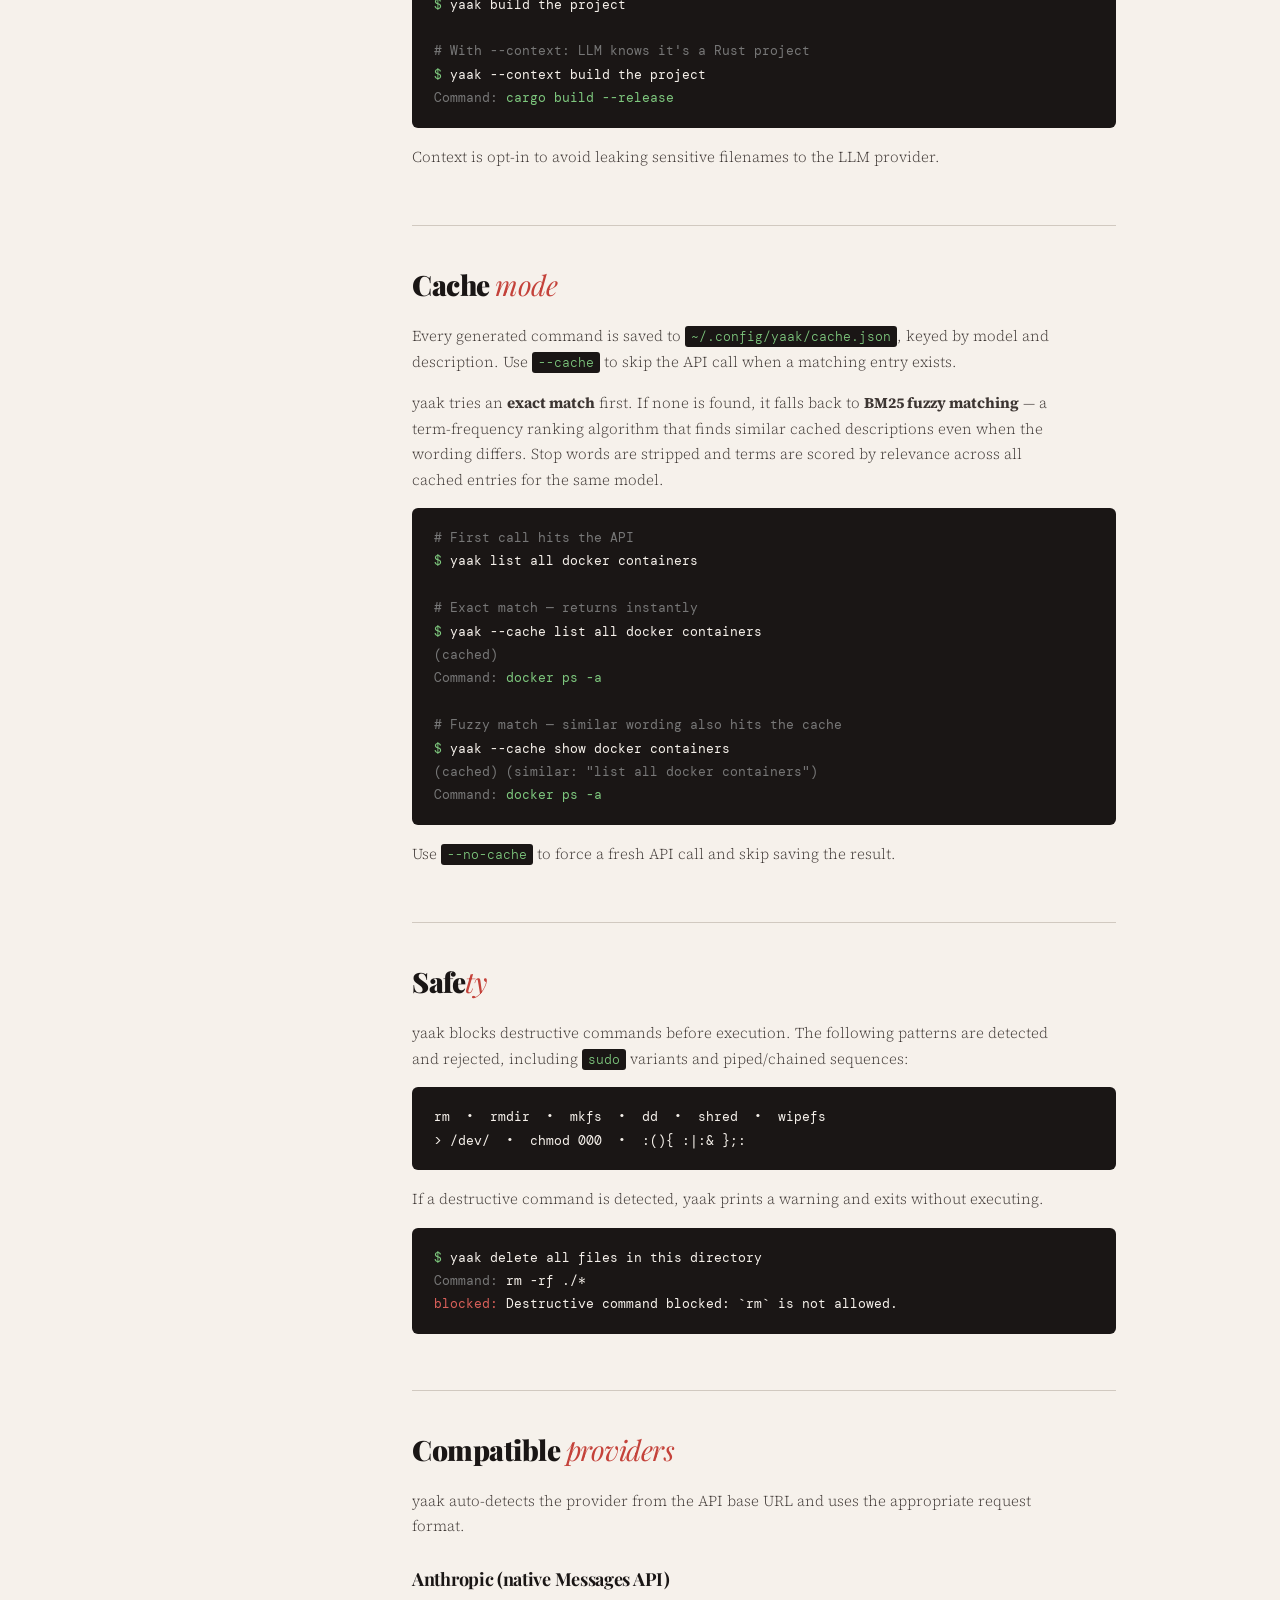
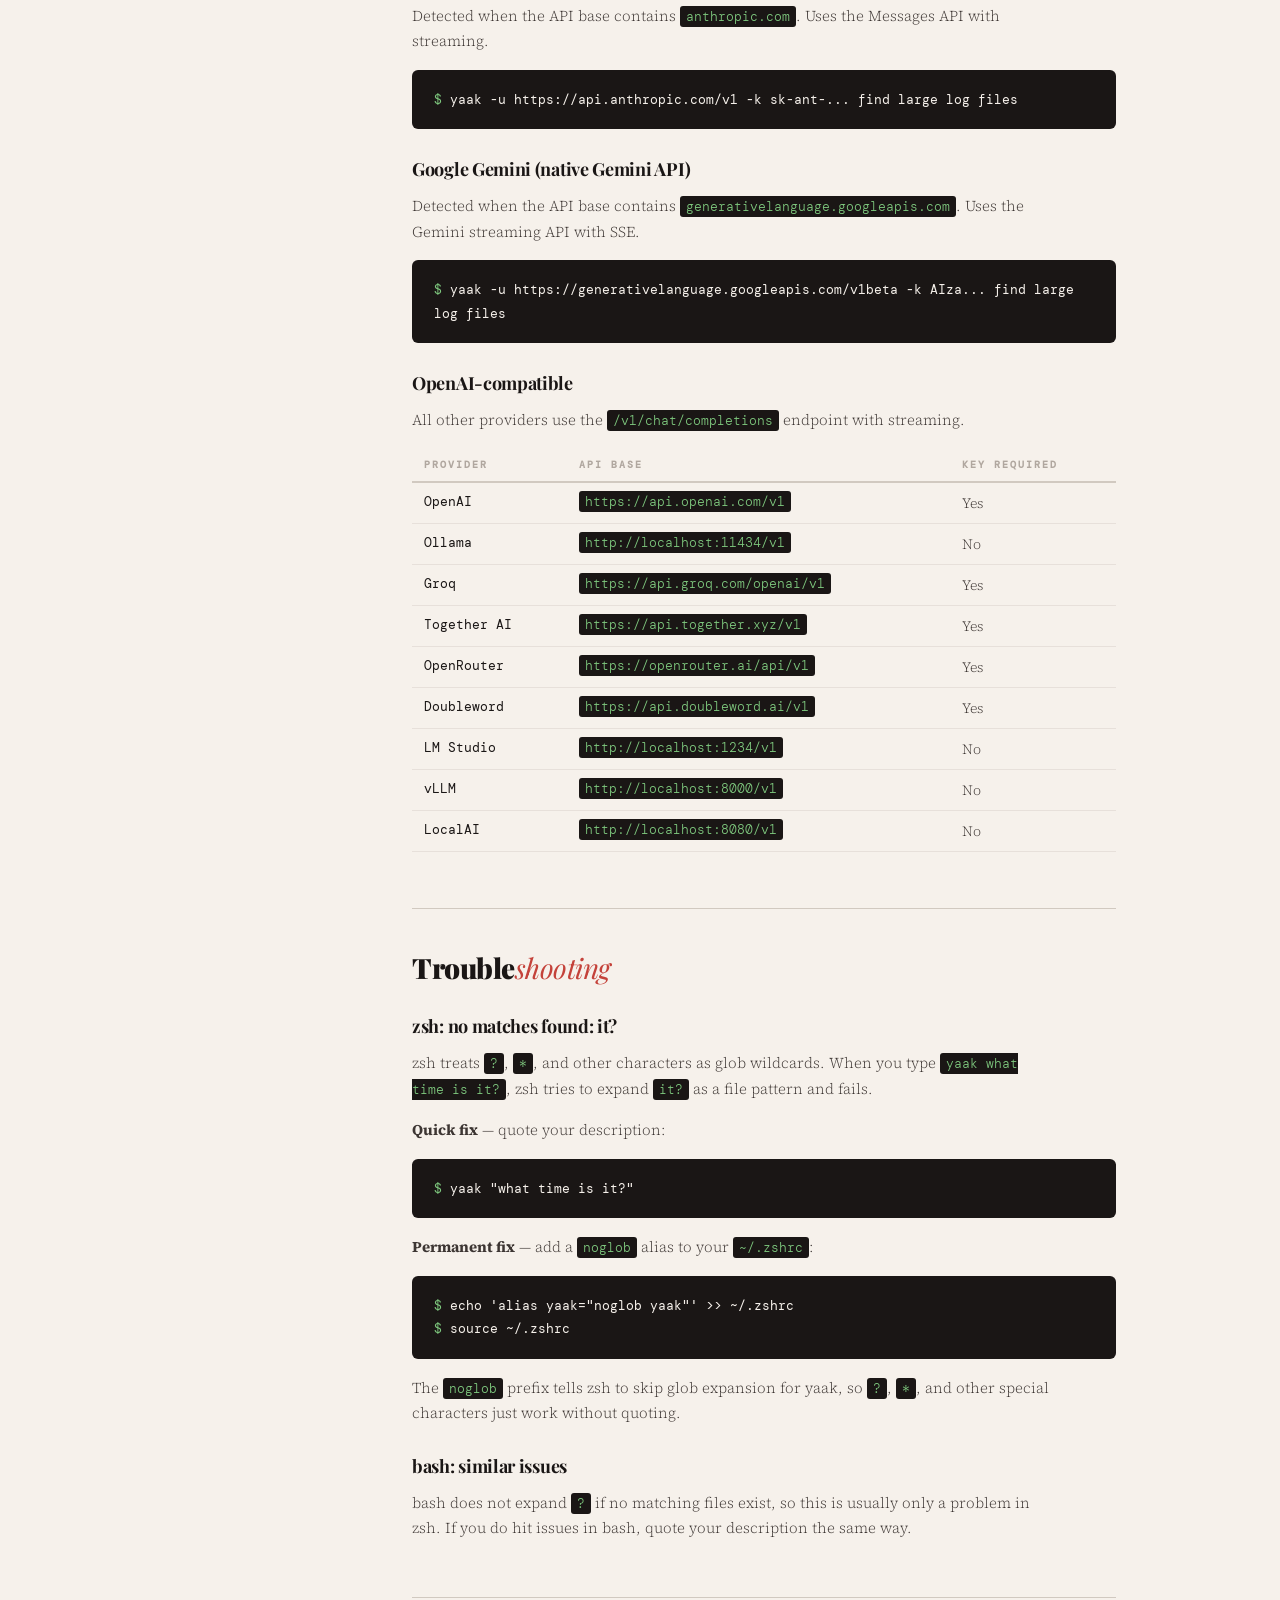
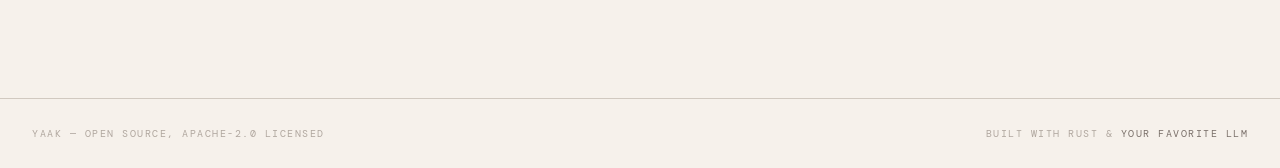
==== commit d9b41bb6: "Rename AUR packages from yaak/yaak-bin to yaak-cli/yaak-cli-bin The `yaak` package name is already t" ====
--- a/landing/docs.html
+++ b/landing/docs.html
@@ -309,10 +309,10 @@
           <span class="t-green">$</span> brew install hanneshapke/yaak/yaak
         </div>
         <h3>Arch Linux (AUR)</h3>
-        <p>Two packages are available on the AUR: <code>yaak</code> builds from source and <code>yaak-bin</code> installs the upstream prebuilt binary.</p>
-        <div class="doc-code">
-          <span class="t-green">$</span> yay -S yaak<br>
-          <span class="t-green">$</span> yay -S yaak-bin
+        <p>Two packages are available on the AUR: <code>yaak-cli</code> builds from source and <code>yaak-cli-bin</code> installs the upstream prebuilt binary.</p>
+        <div class="doc-code">
+          <span class="t-green">$</span> yay -S yaak-cli<br>
+          <span class="t-green">$</span> yay -S yaak-cli-bin
         </div>
         <h3>Nix / NixOS</h3>
         <p>yaak ships a flake under <code>packaging/nix</code>. On any flake-enabled system:</p>
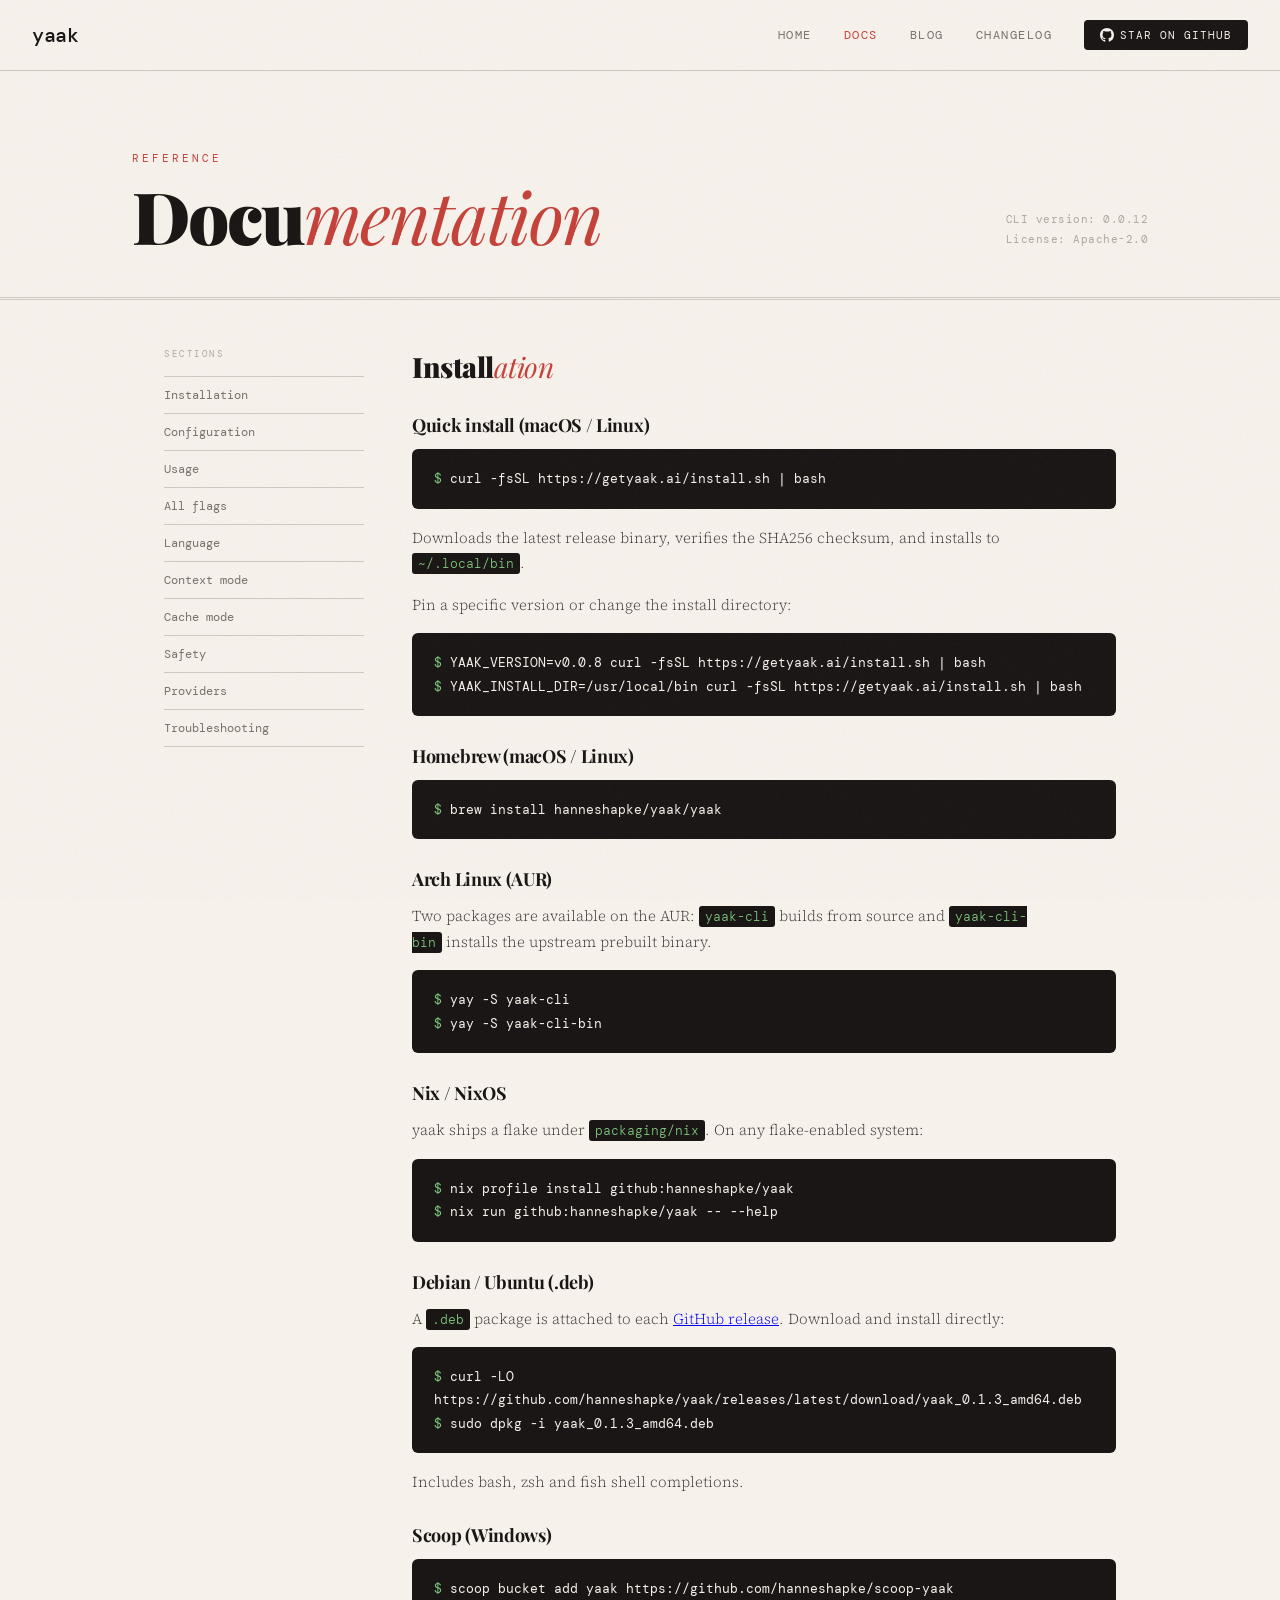
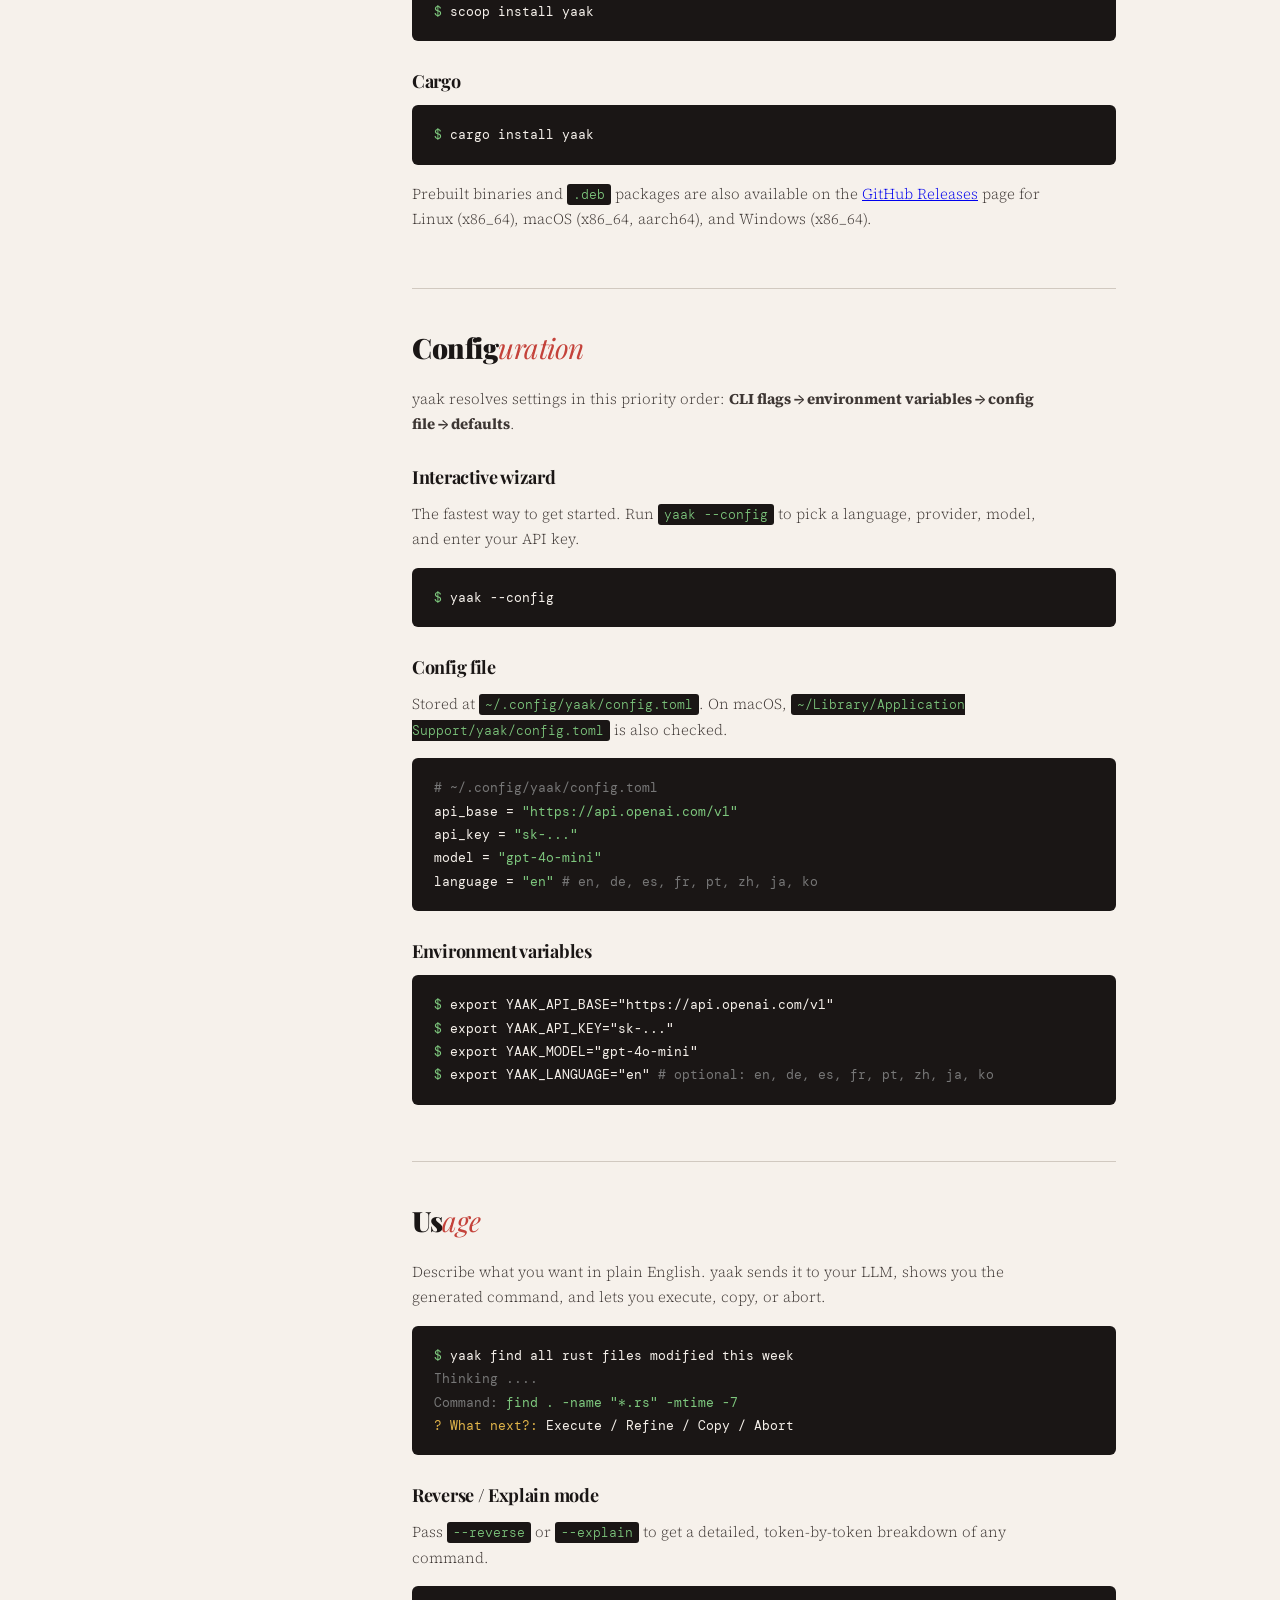
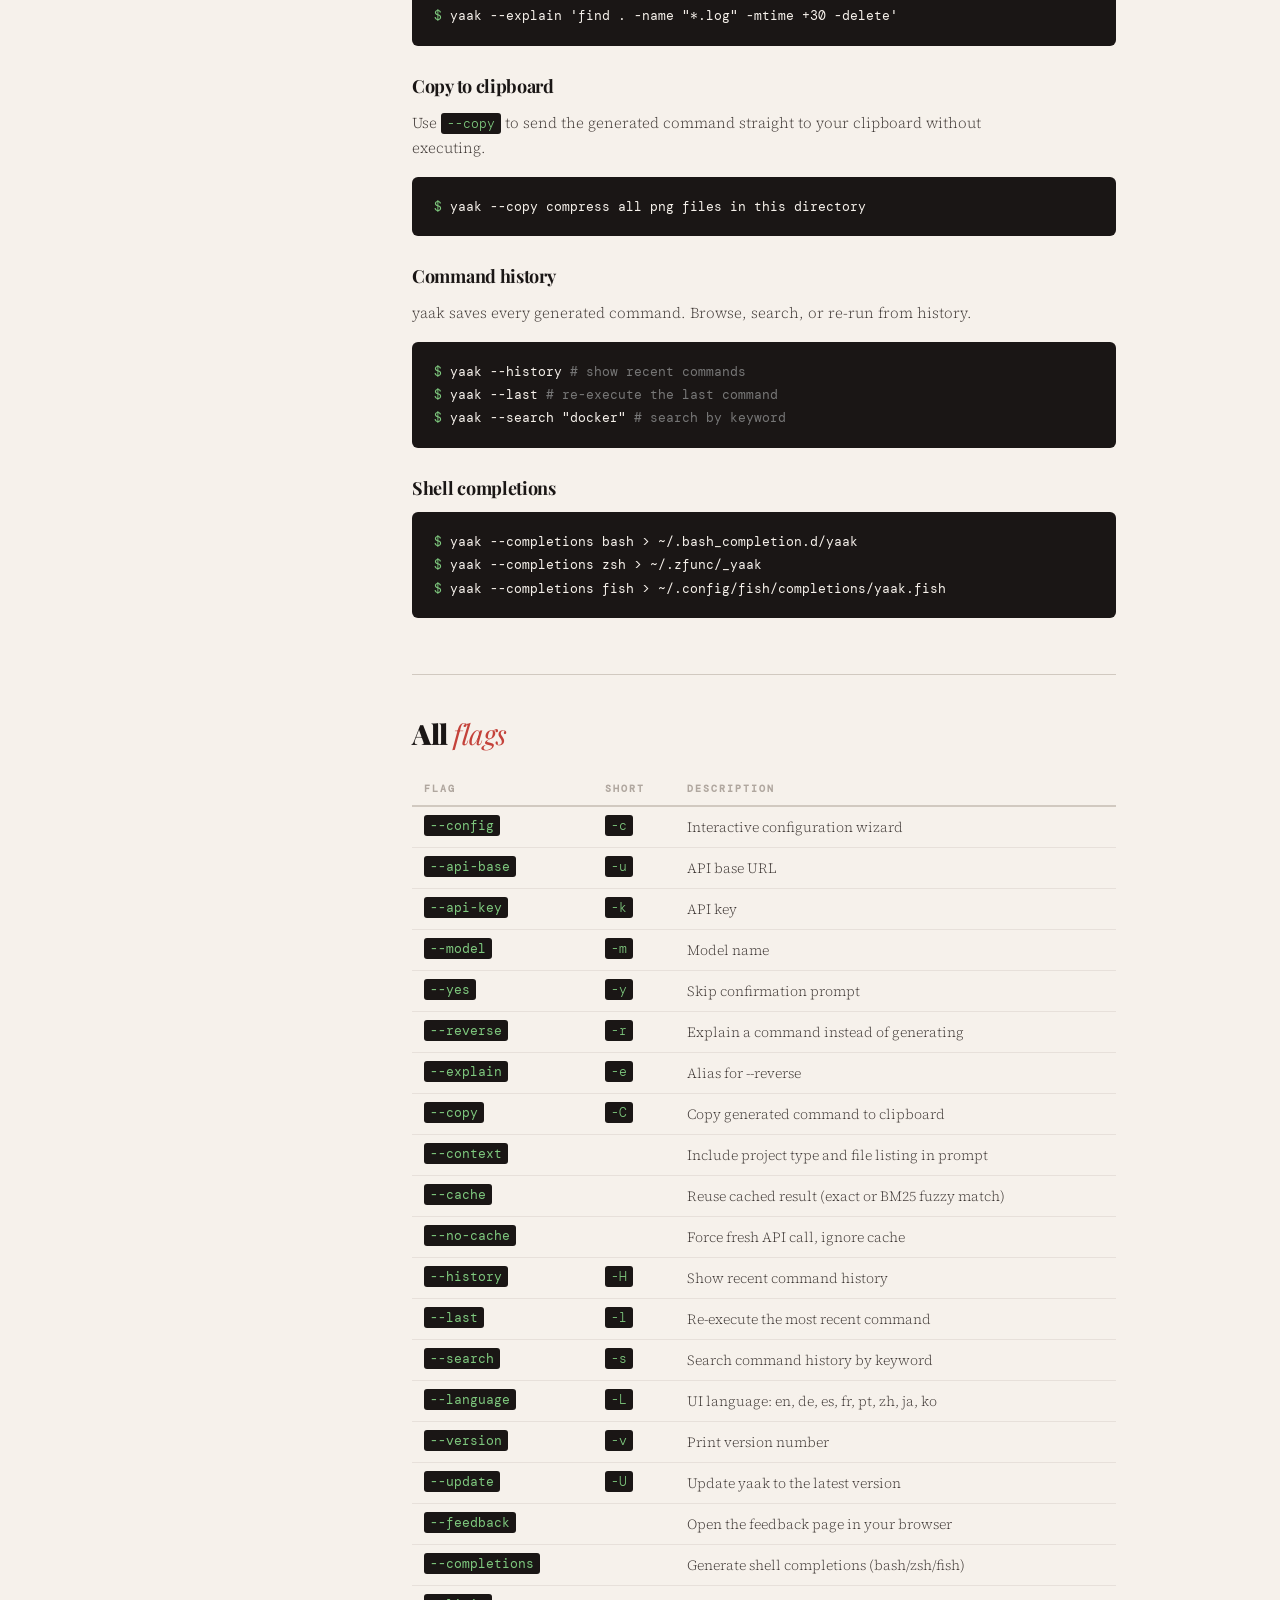
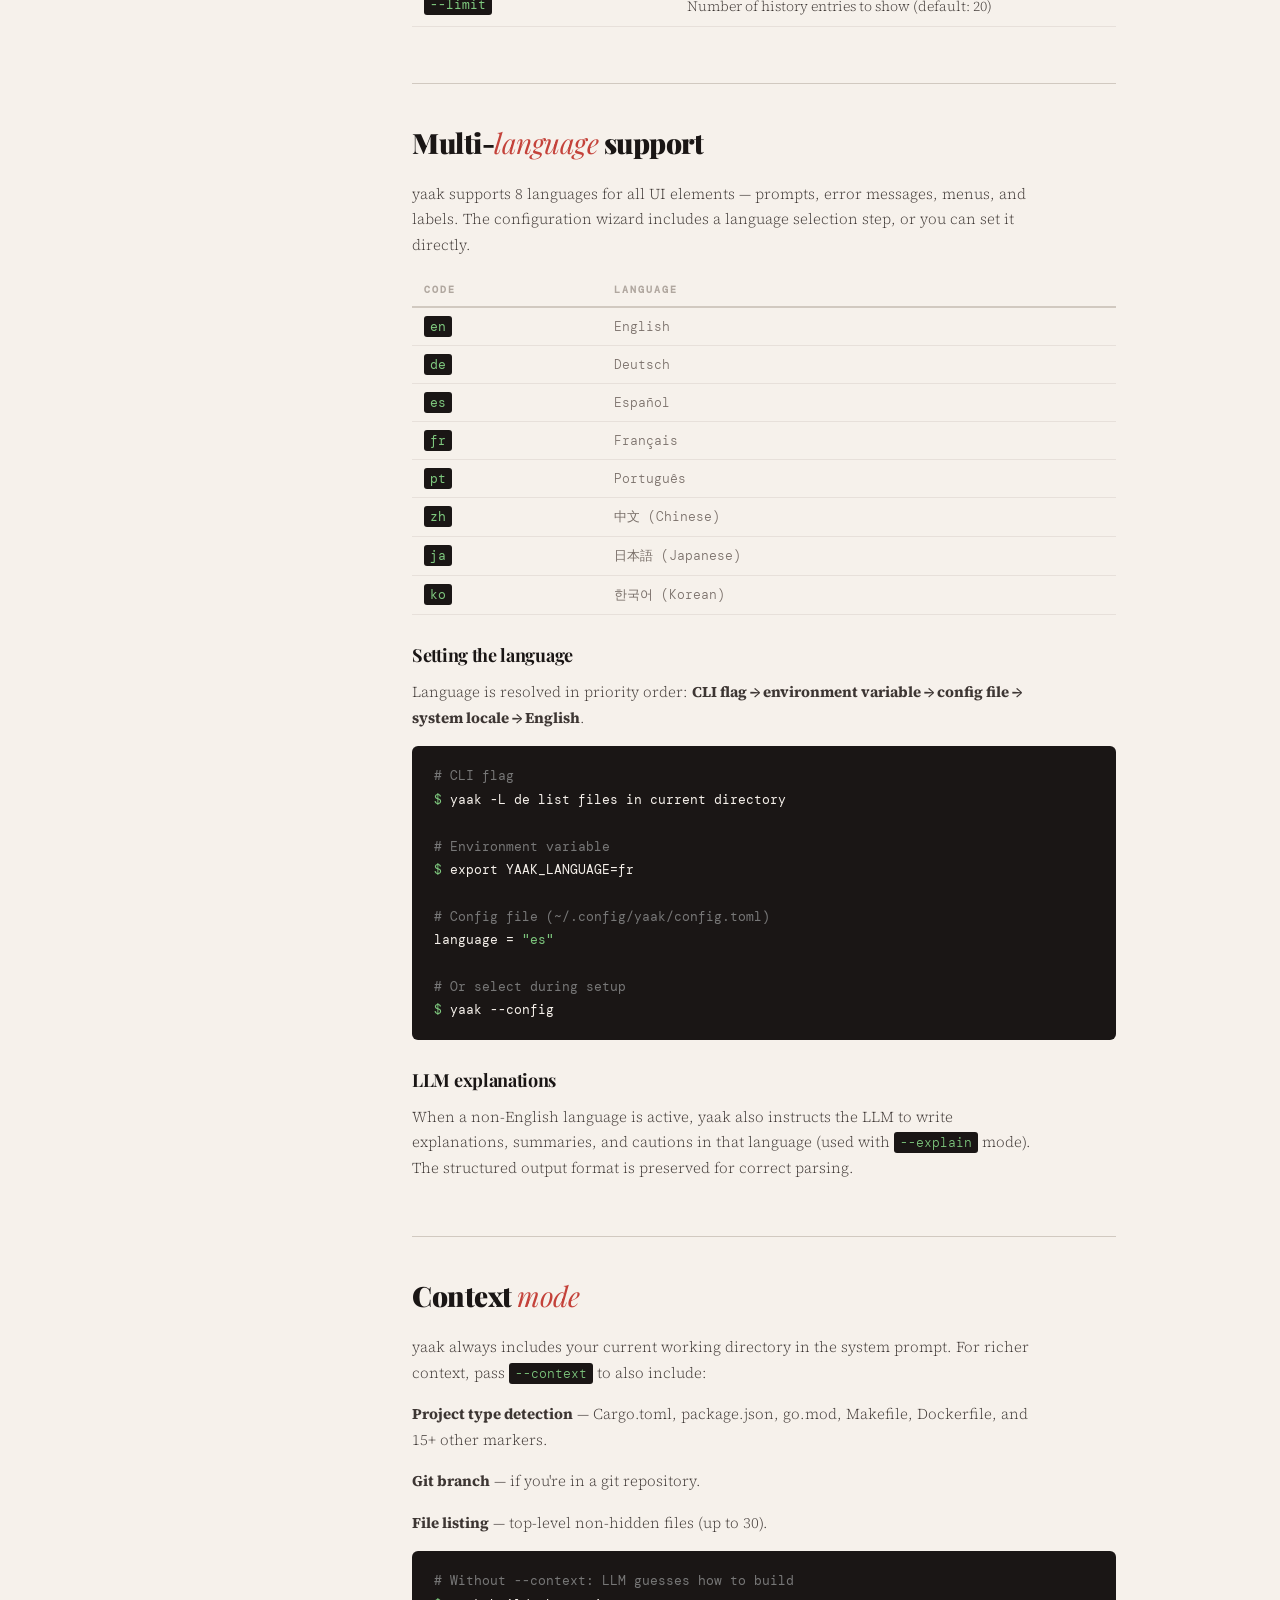
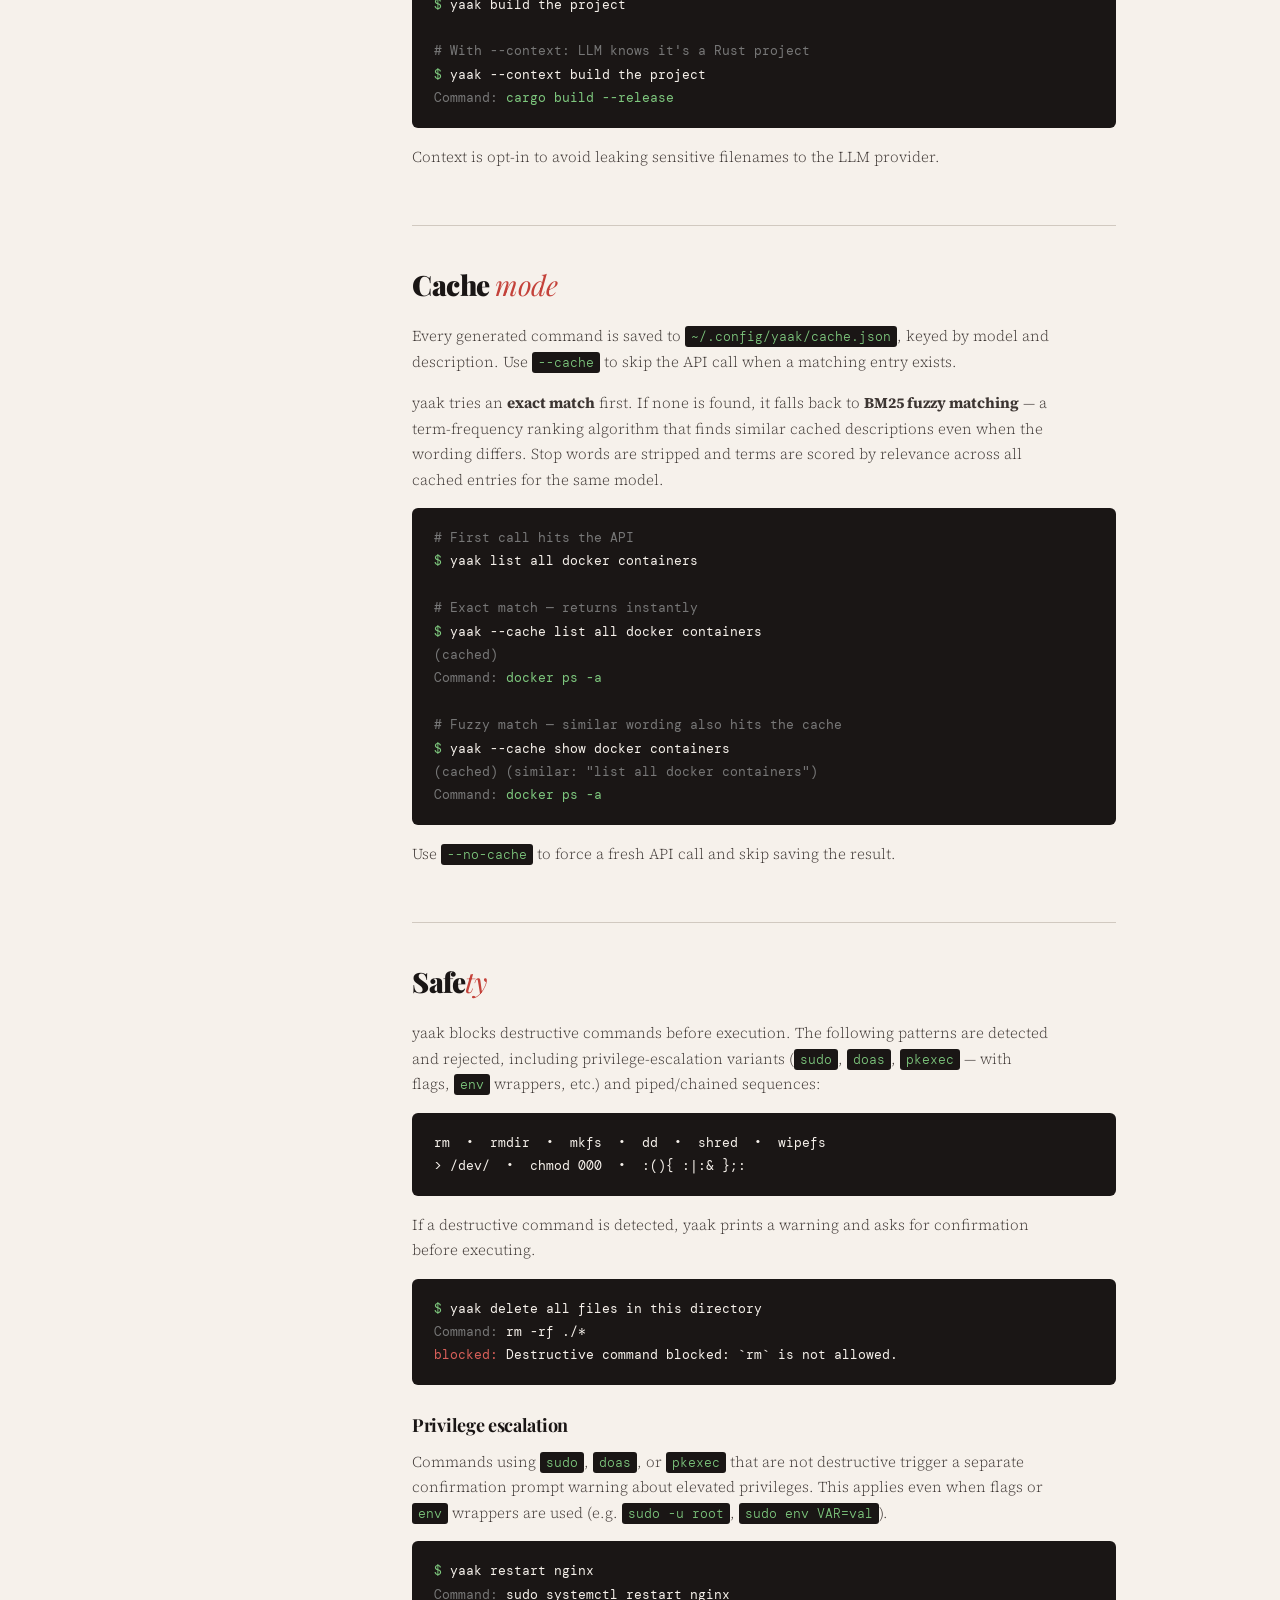
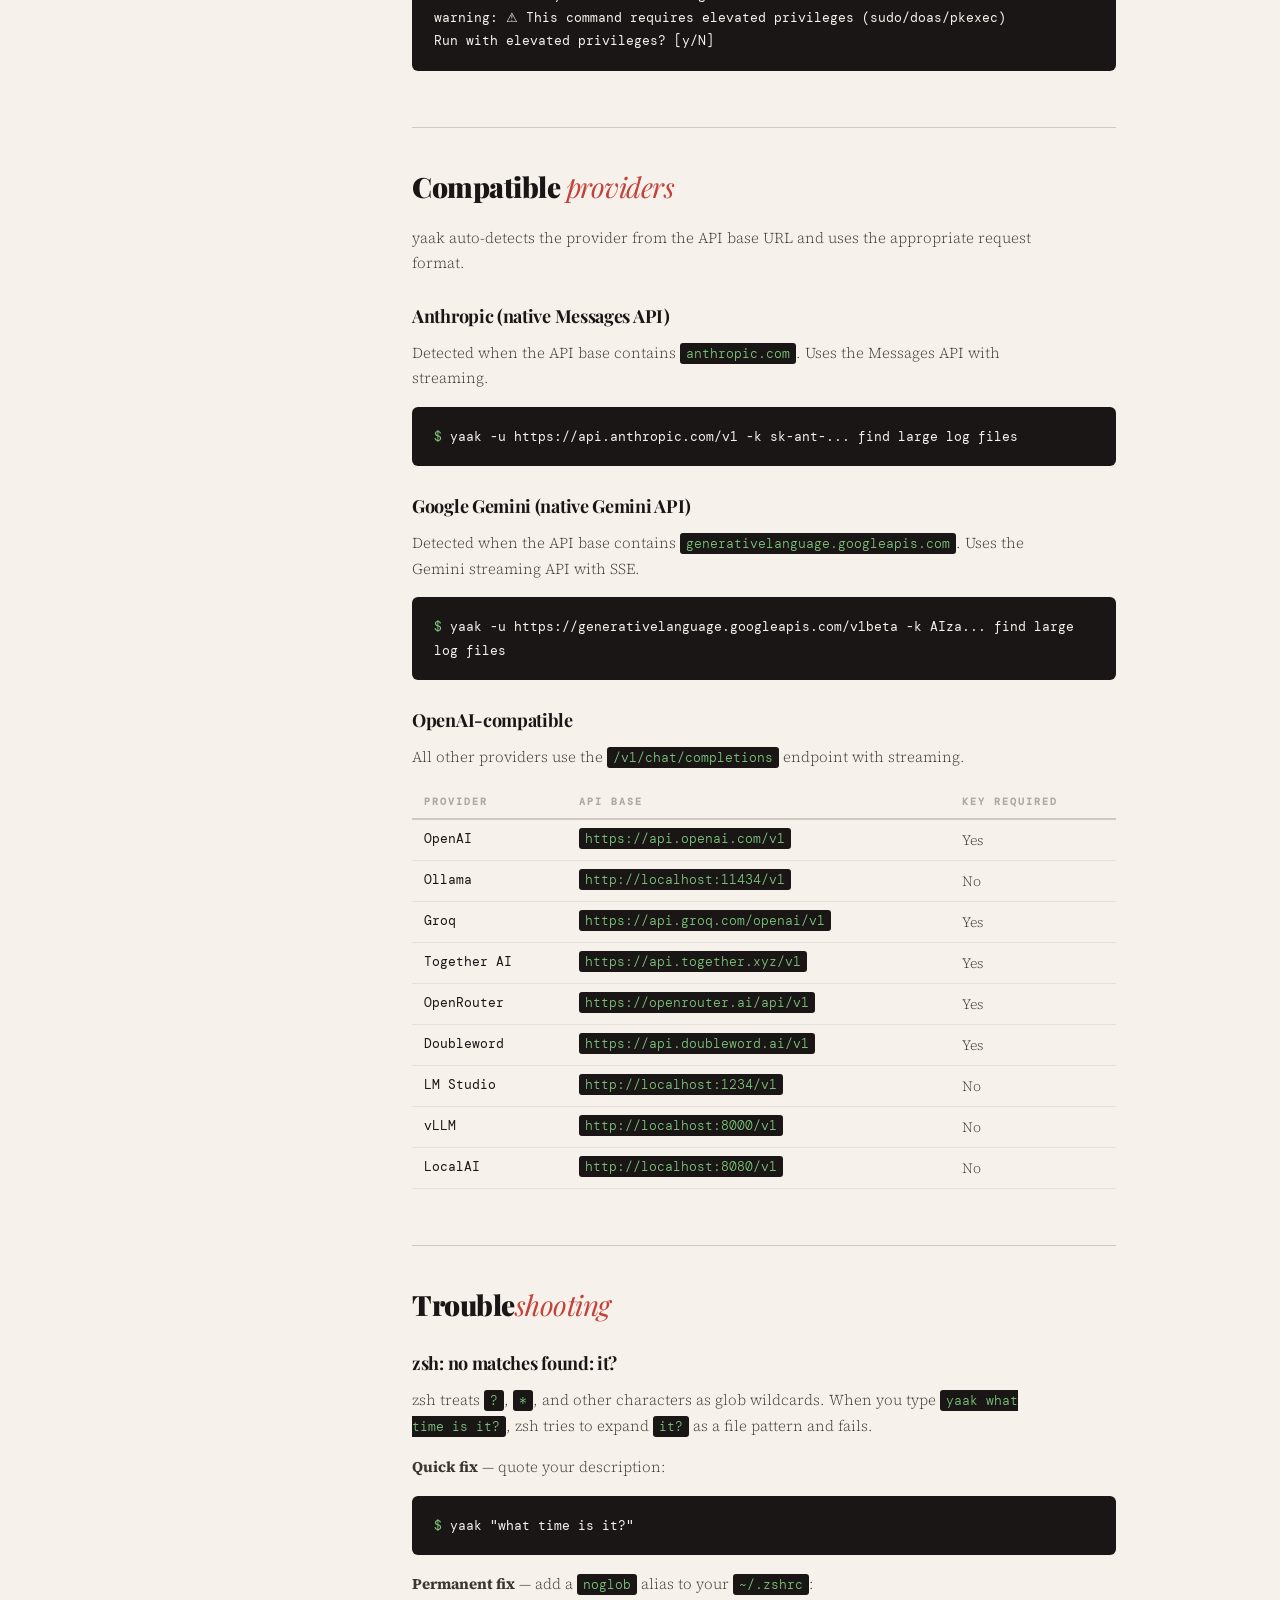
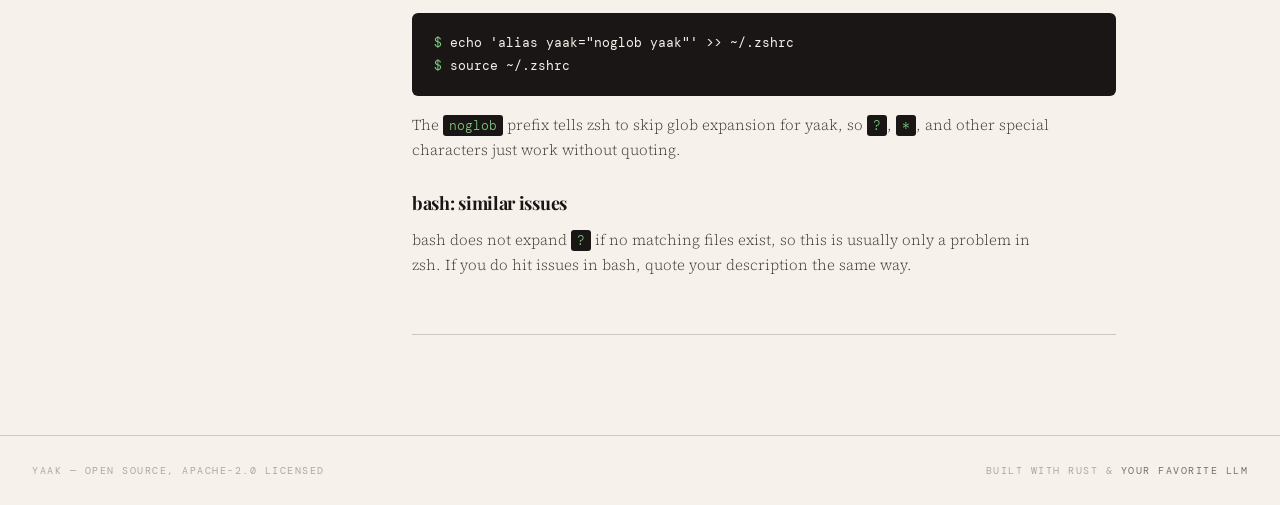
==== commit 2a315ea6: "Update docs, blog posts with improved sudo/escalation handling details Co-Authored-By: Claude Opus 4" ====
--- a/landing/docs.html
+++ b/landing/docs.html
@@ -518,16 +518,24 @@
       <!-- SAFETY -->
       <section class="doc-section" id="safety">
         <h2>Safe<em>ty</em></h2>
-        <p>yaak blocks destructive commands before execution. The following patterns are detected and rejected, including <code>sudo</code> variants and piped/chained sequences:</p>
+        <p>yaak blocks destructive commands before execution. The following patterns are detected and rejected, including privilege-escalation variants (<code>sudo</code>, <code>doas</code>, <code>pkexec</code> — with flags, <code>env</code> wrappers, etc.) and piped/chained sequences:</p>
         <div class="doc-code">
           rm &nbsp;&bull;&nbsp; rmdir &nbsp;&bull;&nbsp; mkfs &nbsp;&bull;&nbsp; dd &nbsp;&bull;&nbsp; shred &nbsp;&bull;&nbsp; wipefs<br>
           > /dev/ &nbsp;&bull;&nbsp; chmod 000 &nbsp;&bull;&nbsp; :(){ :|:& };:
         </div>
-        <p>If a destructive command is detected, yaak prints a warning and exits without executing.</p>
+        <p>If a destructive command is detected, yaak prints a warning and asks for confirmation before executing.</p>
         <div class="doc-code">
           <span class="t-green">$</span> yaak delete all files in this directory<br>
           <span class="t-dim">  Command:</span> rm -rf ./*<br>
           <span style="color: var(--red-light);">blocked:</span> Destructive command blocked: `rm` is not allowed.
+        </div>
+        <h3>Privilege escalation</h3>
+        <p>Commands using <code>sudo</code>, <code>doas</code>, or <code>pkexec</code> that are not destructive trigger a separate confirmation prompt warning about elevated privileges. This applies even when flags or <code>env</code> wrappers are used (e.g. <code>sudo -u root</code>, <code>sudo env VAR=val</code>).</p>
+        <div class="doc-code">
+          <span class="t-green">$</span> yaak restart nginx<br>
+          <span class="t-dim">  Command:</span> sudo systemctl restart nginx<br>
+          <span style="color: var(--yellow);">warning:</span> ⚠ This command requires elevated privileges (sudo/doas/pkexec)<br>
+          Run with elevated privileges? [y/N]
         </div>
       </section>
 
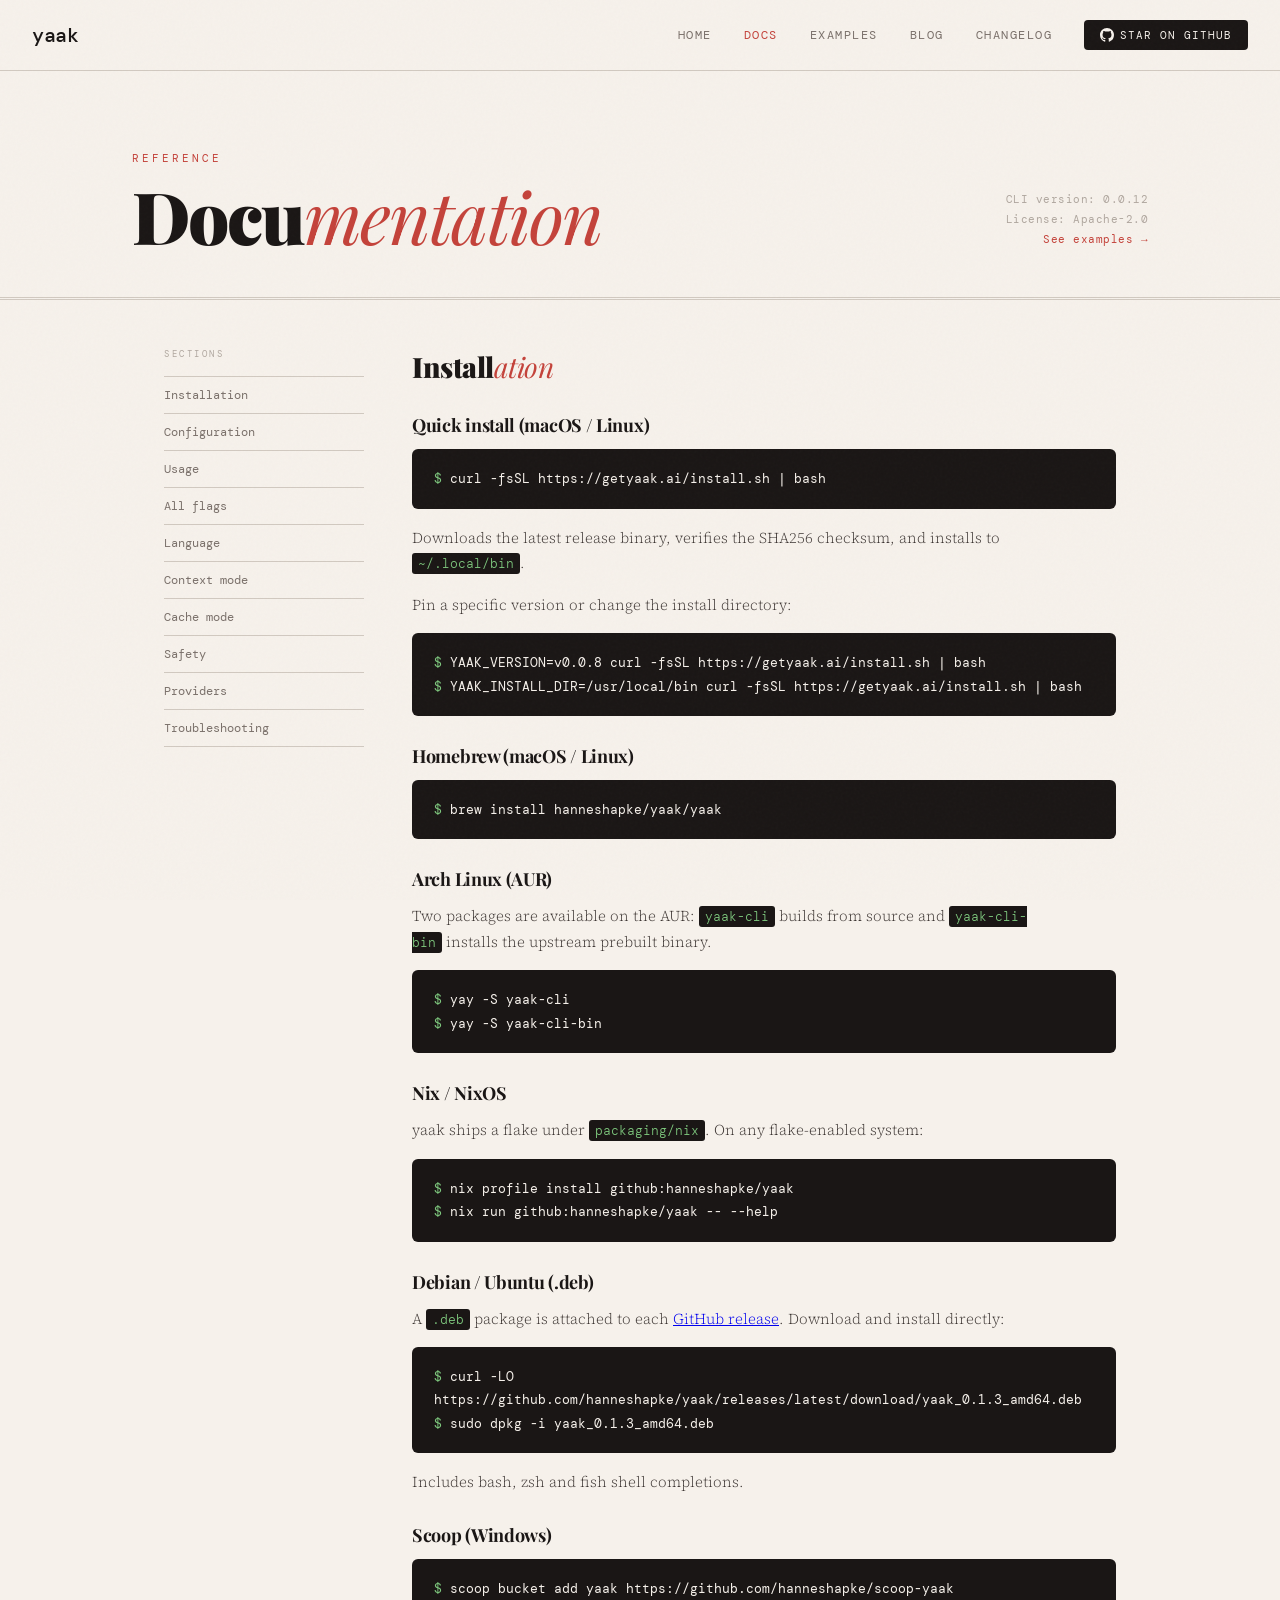
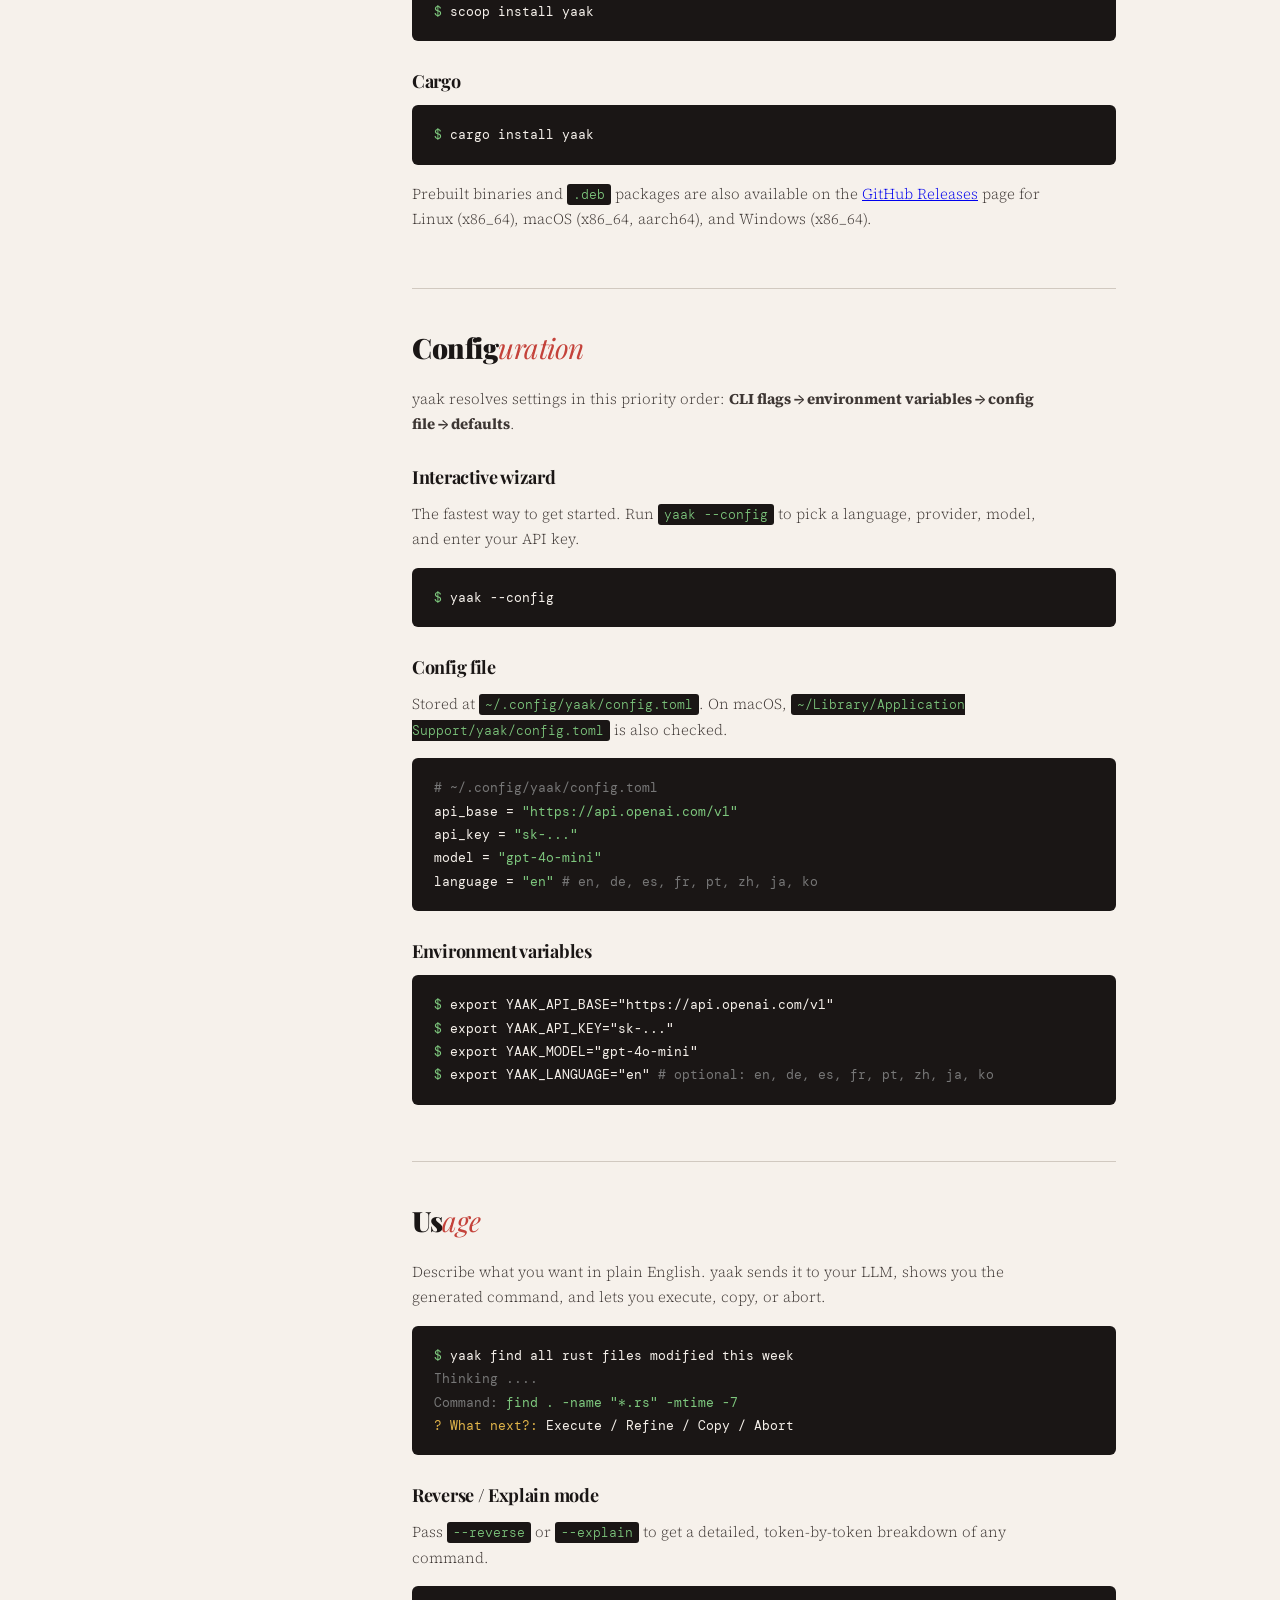
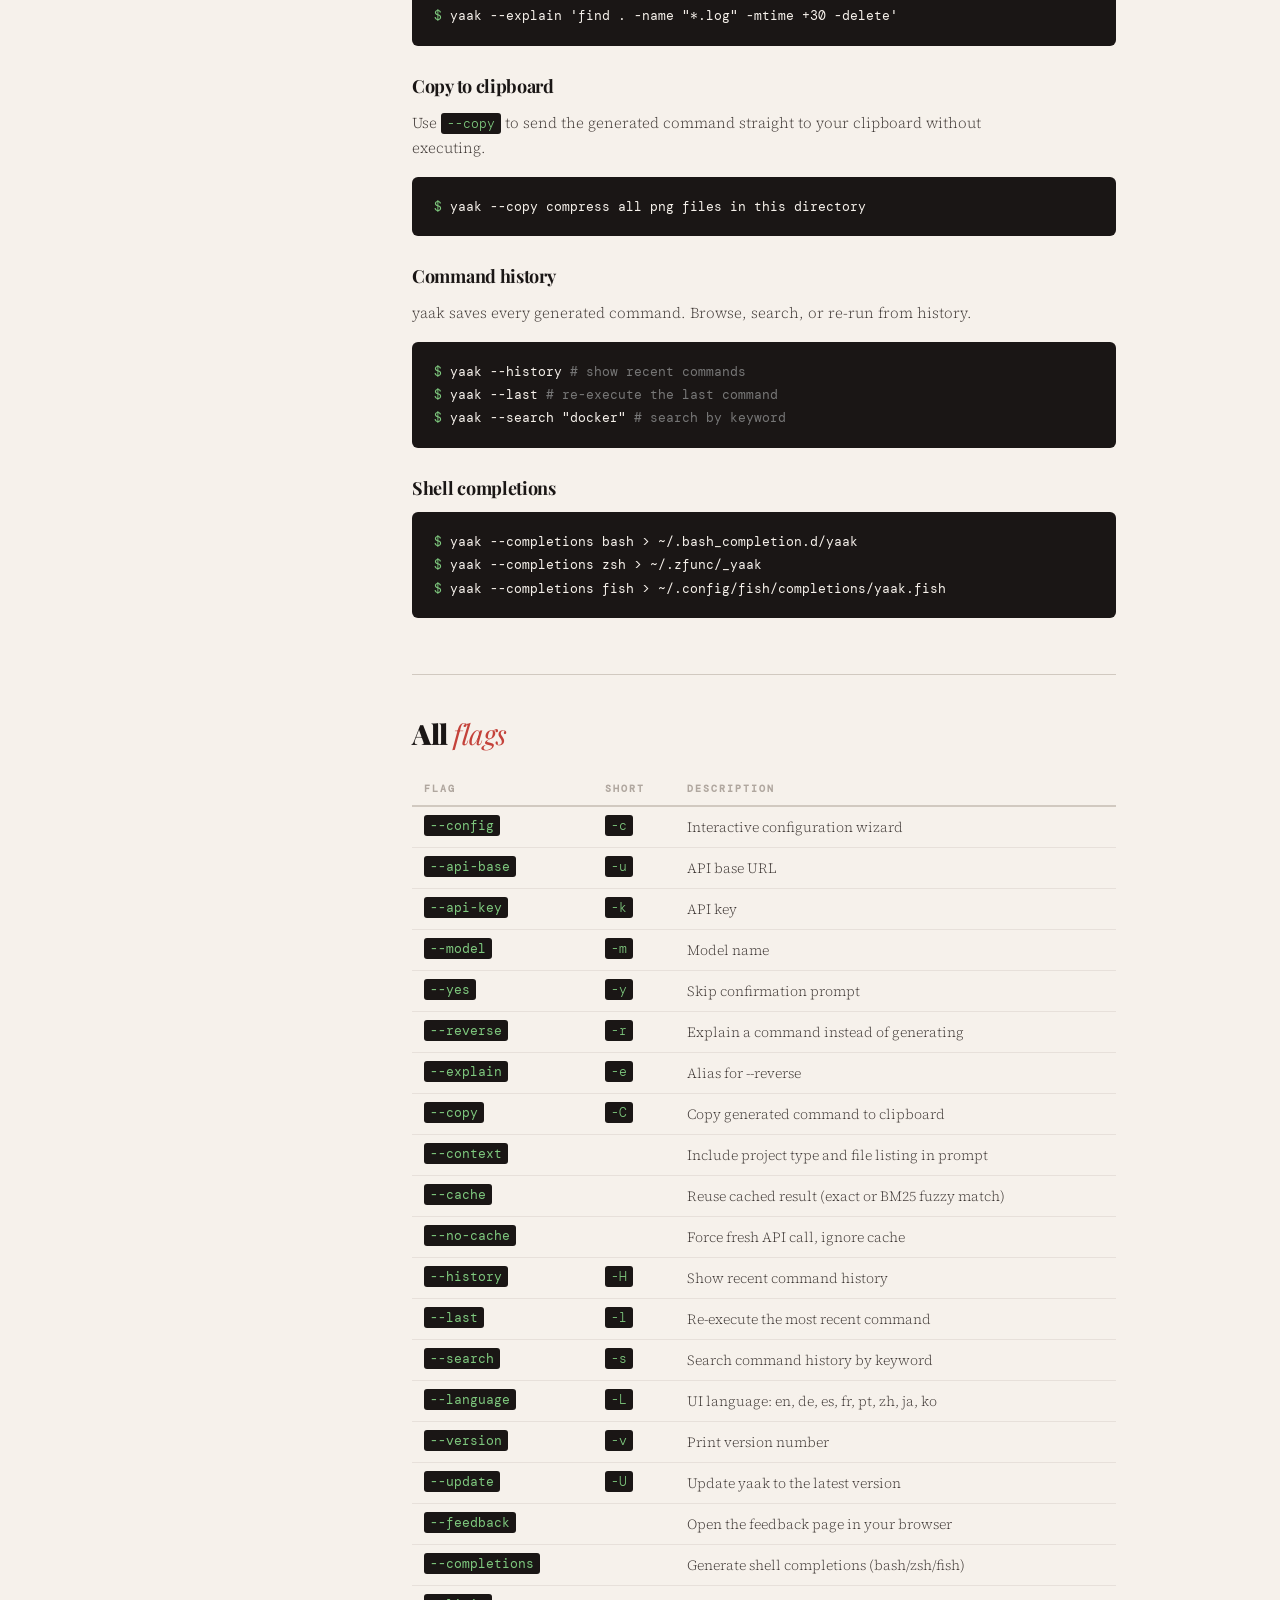
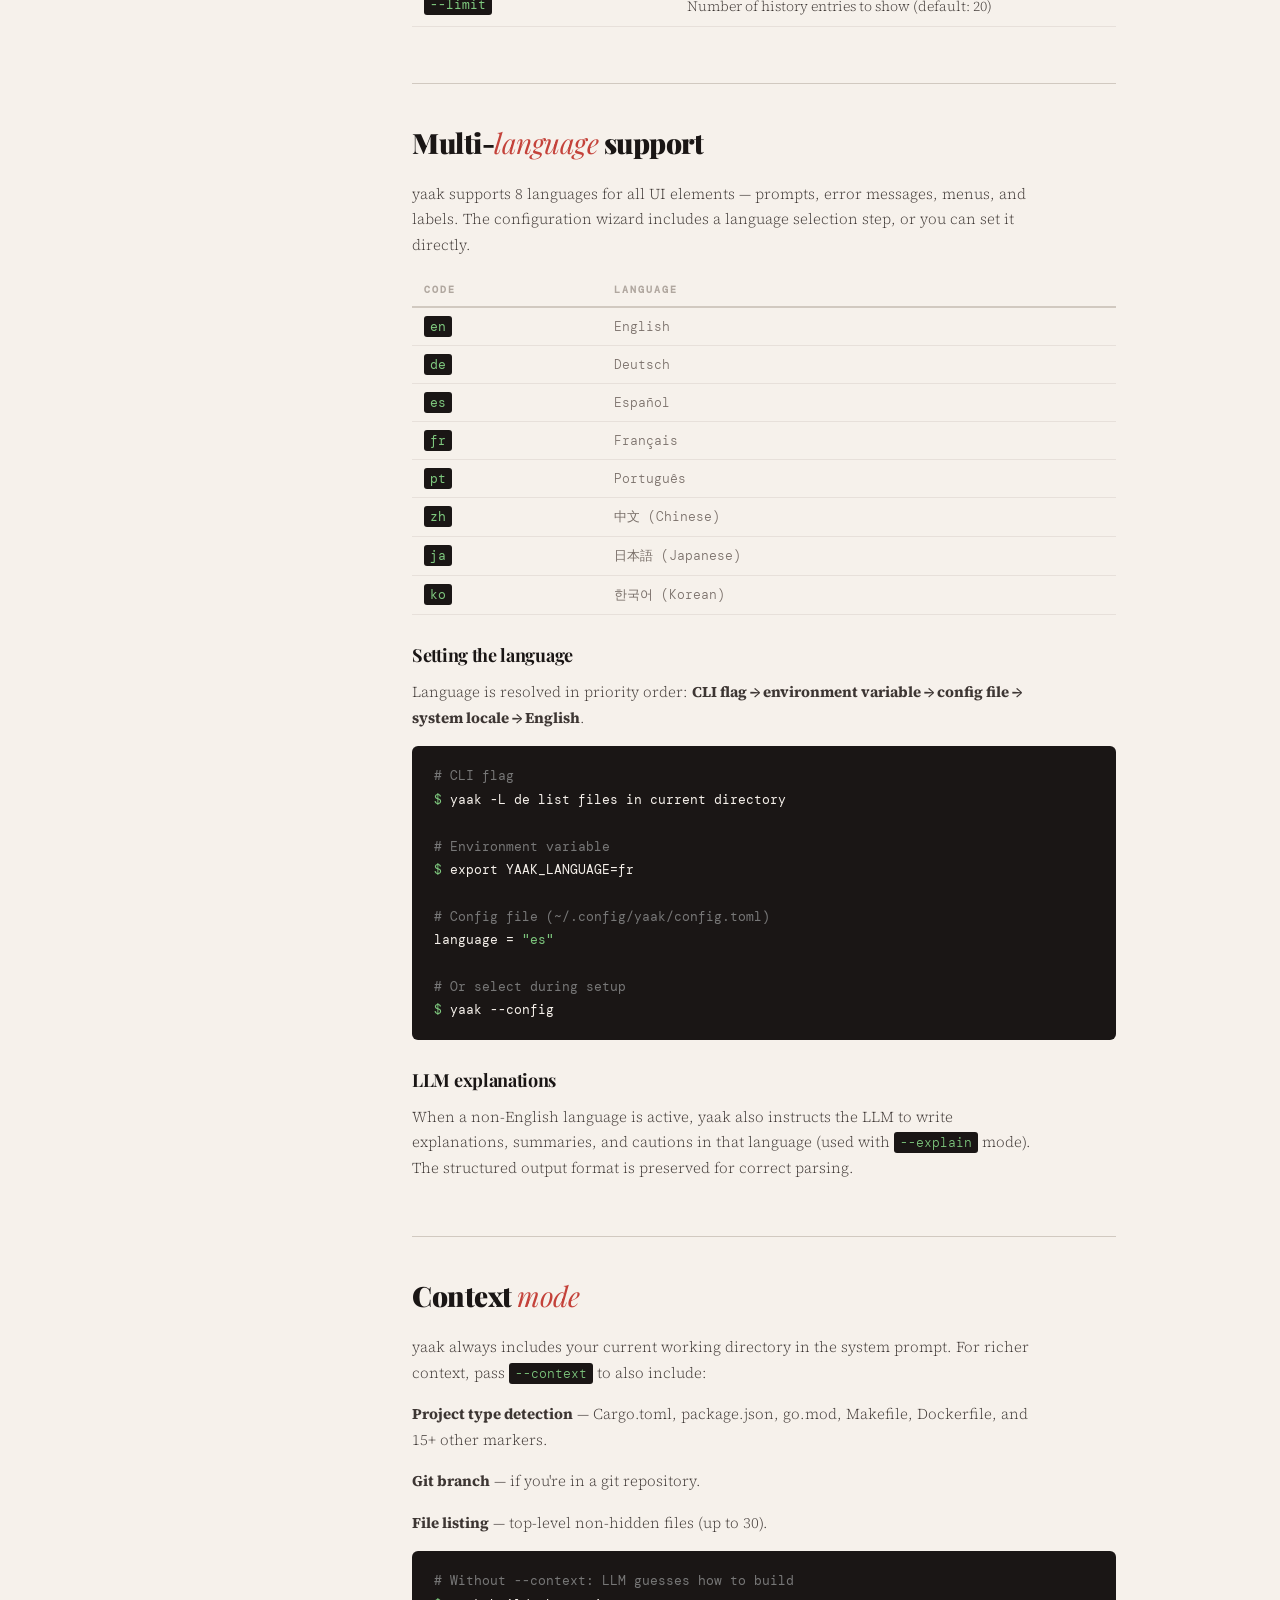
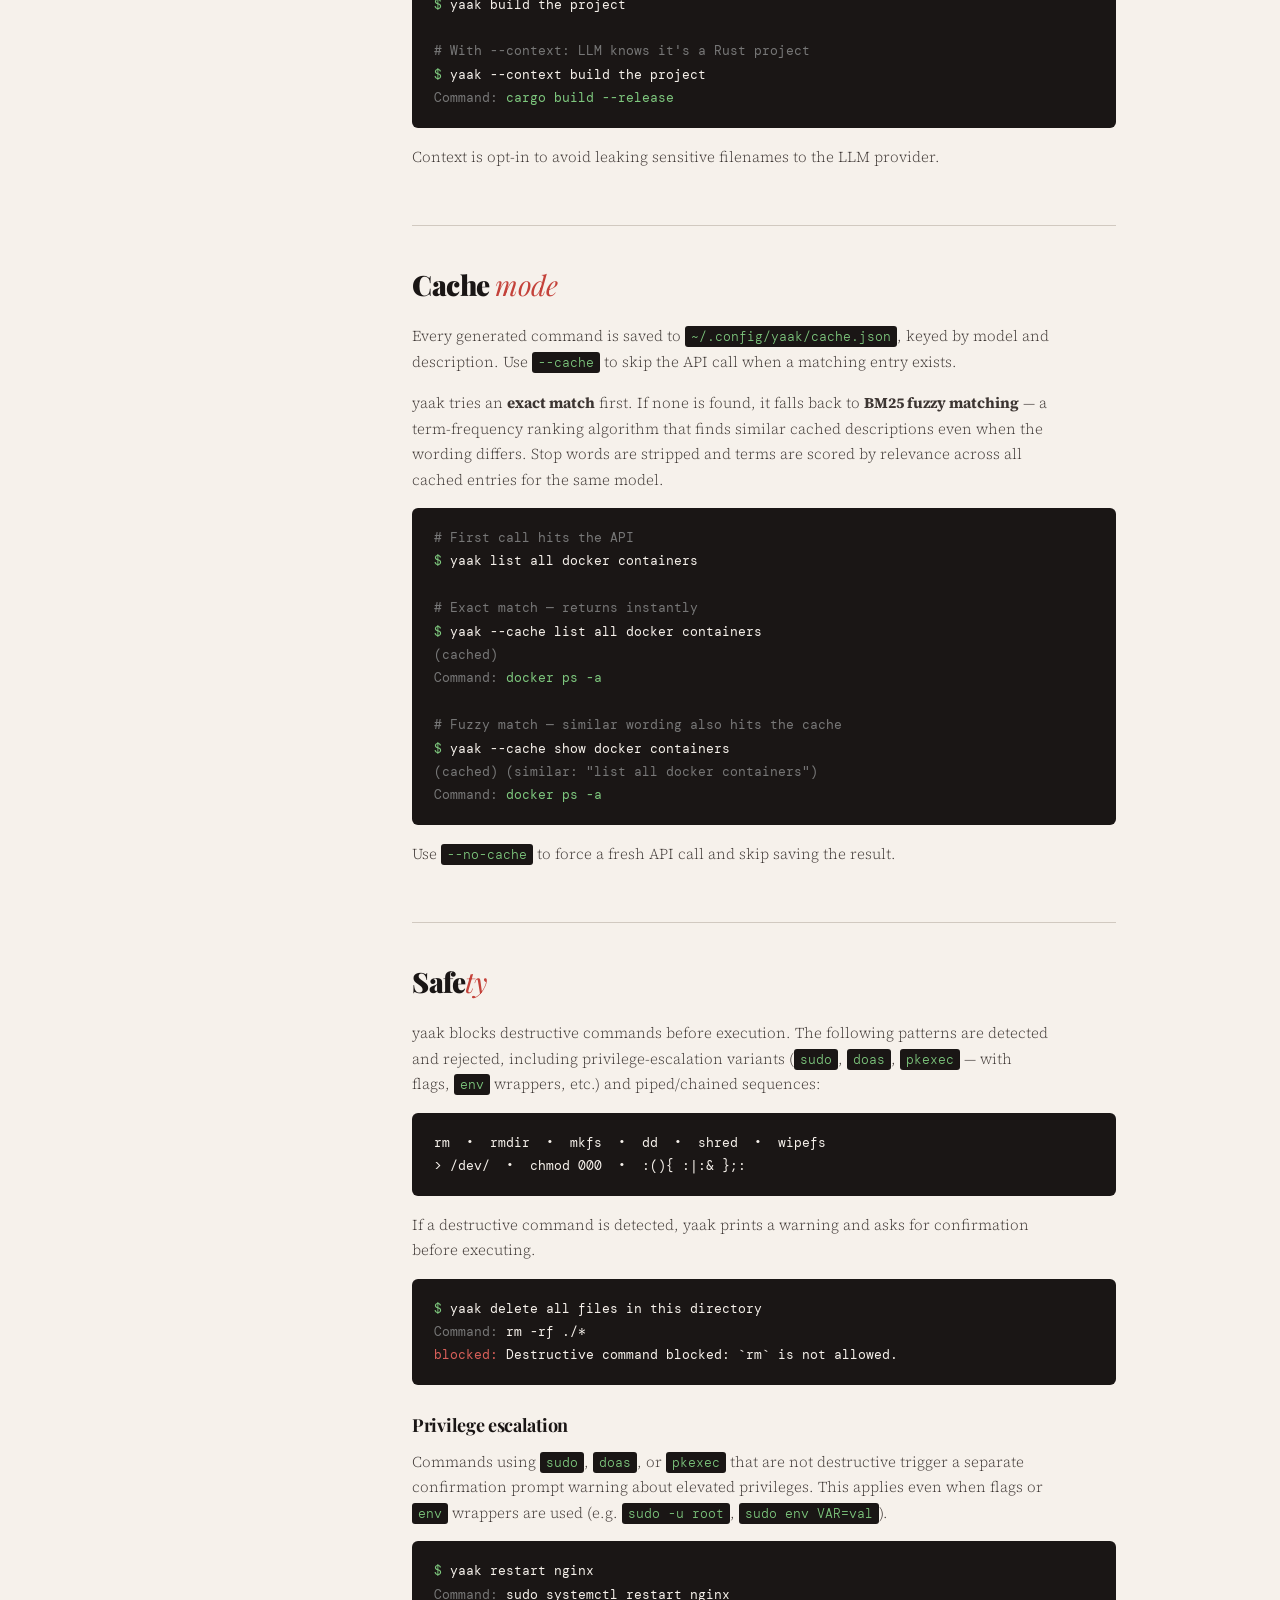
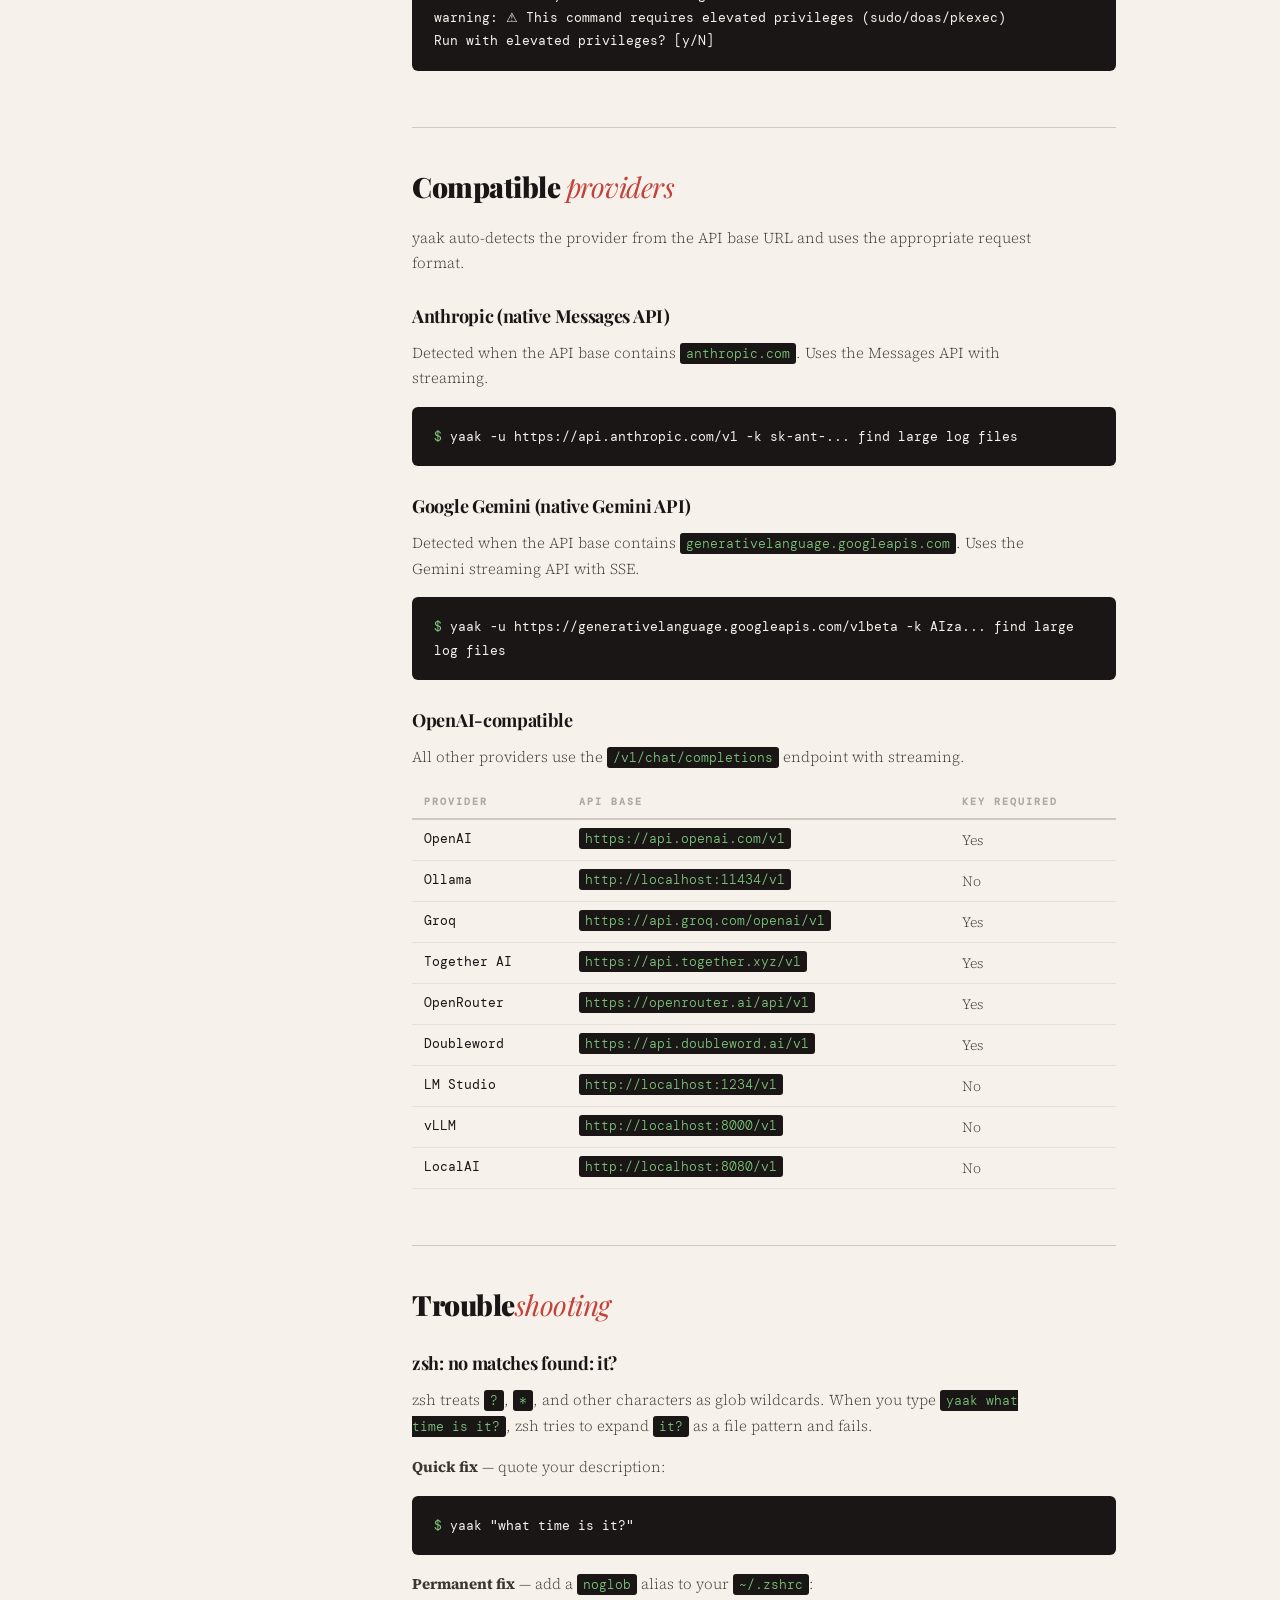
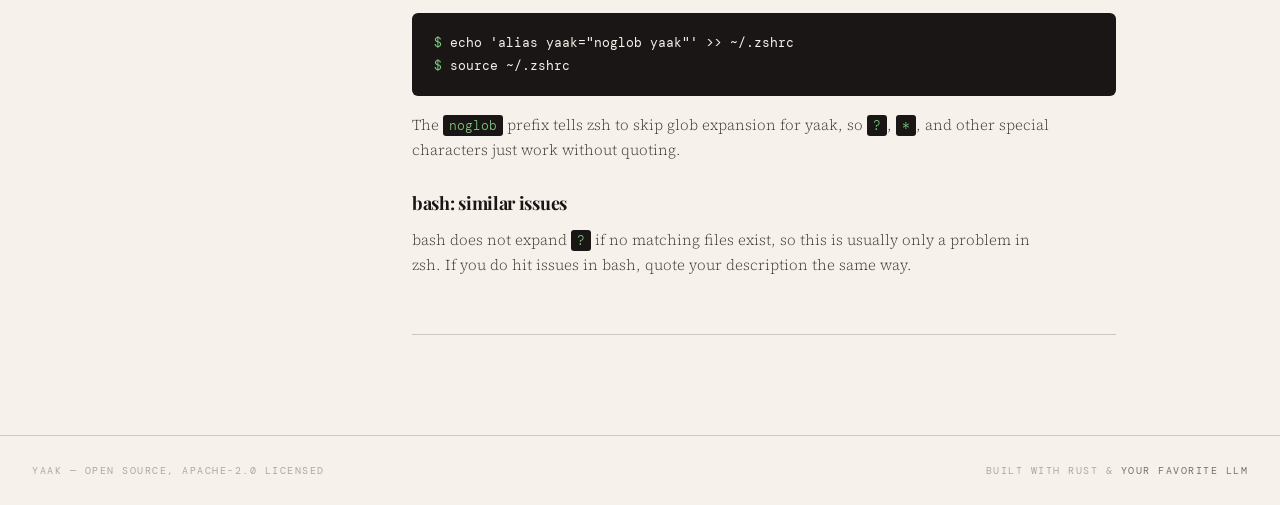
==== commit c8fa707e: "Add Examples page from blog demos, link from top nav and docs Turn the "7 yaak Demos" blog post into" ====
--- a/landing/docs.html
+++ b/landing/docs.html
@@ -230,6 +230,7 @@
   <div class="nav-right">
     <a href="index.html">Home</a>
     <a href="docs.html" class="active">Docs</a>
+    <a href="examples.html">Examples</a>
     <a href="blog.html">Blog</a>
     <a href="changelog.html">Changelog</a>
     <a href="https://github.com/hanneshapke/yaak" class="nav-gh">
@@ -243,6 +244,7 @@
 <div class="mobile-menu" id="mobileMenu">
   <a href="index.html" class="mobile-menu-link">Home</a>
   <a href="docs.html" class="mobile-menu-link">Docs</a>
+  <a href="examples.html" class="mobile-menu-link">Examples</a>
   <a href="blog.html" class="mobile-menu-link">Blog</a>
   <a href="changelog.html" class="mobile-menu-link">Changelog</a>
   <a href="https://github.com/hanneshapke/yaak" class="mobile-menu-link nav-gh">
@@ -261,7 +263,8 @@
       </div>
       <div class="page-meta">
         CLI version: 0.0.12<br>
-        License: Apache-2.0
+        License: Apache-2.0<br>
+        <a href="examples.html" style="color:var(--red);text-decoration:none">See examples &rarr;</a>
       </div>
     </div>
   </div>
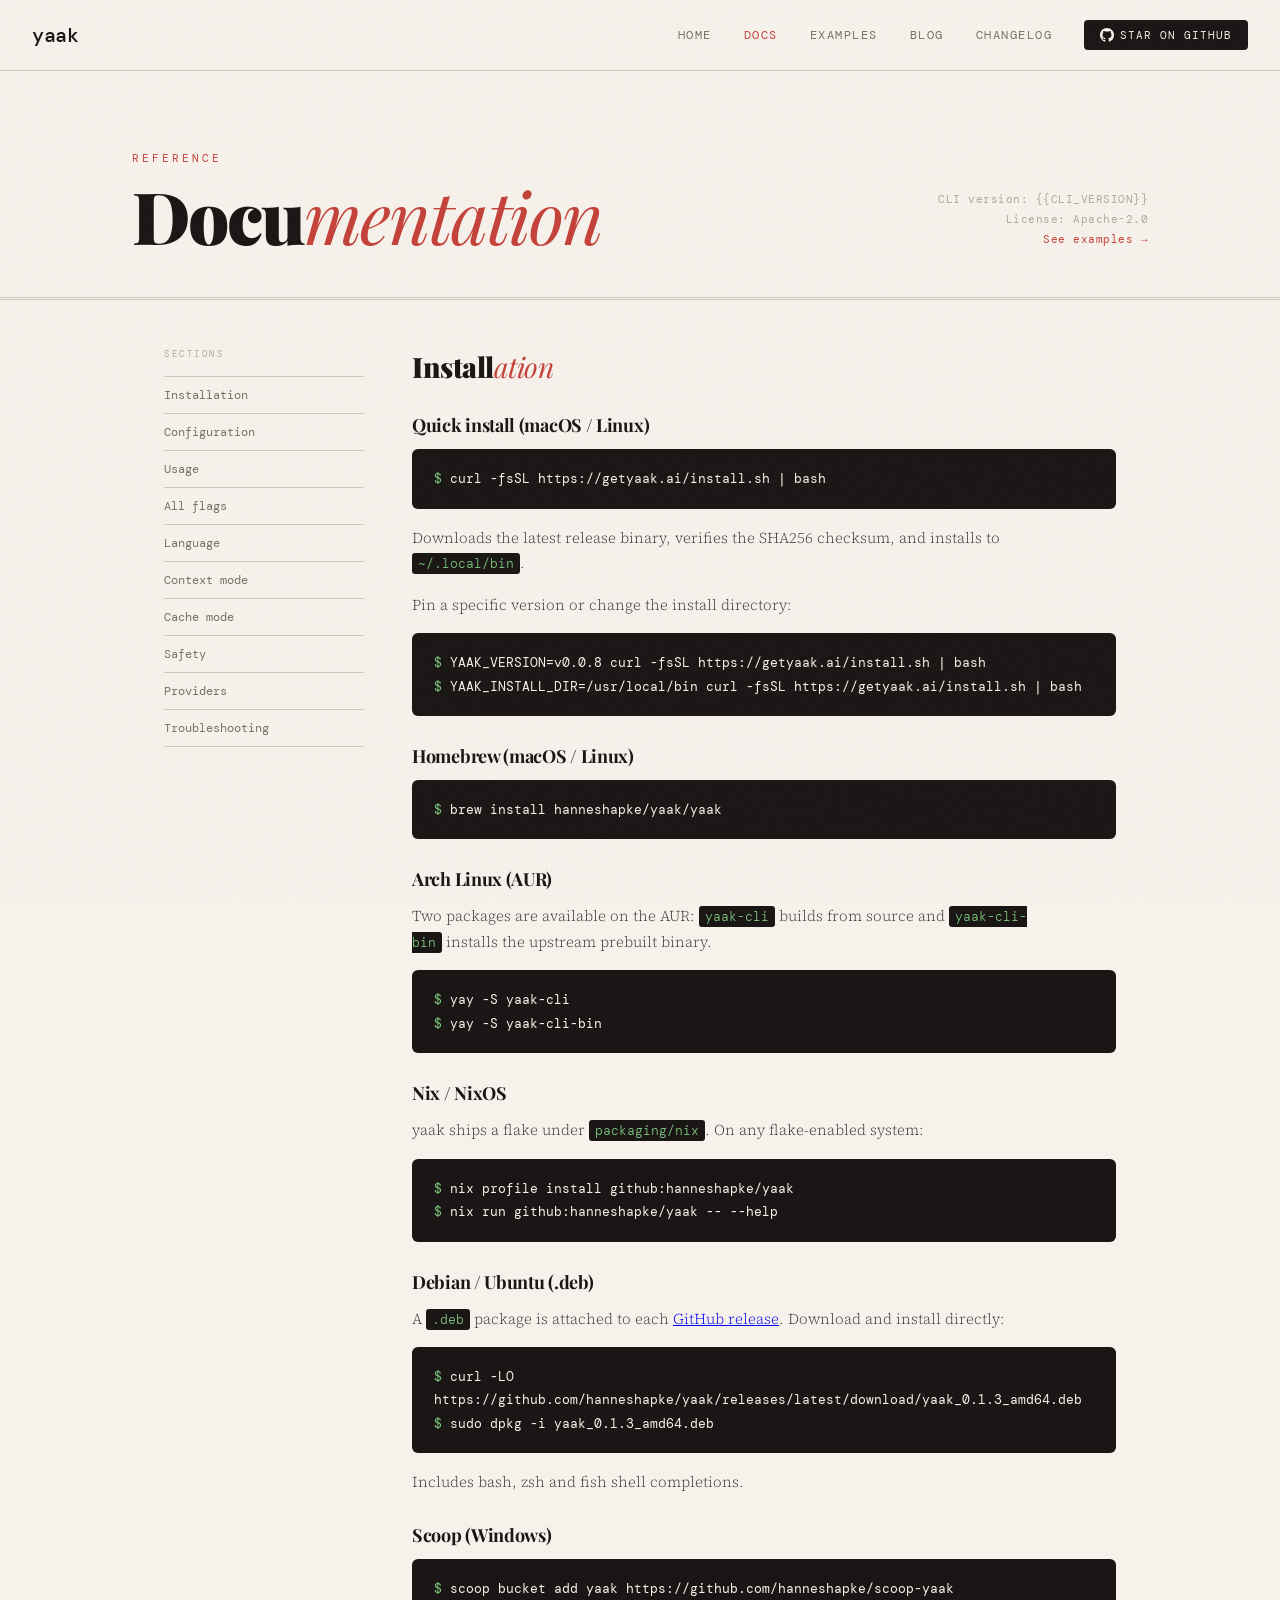
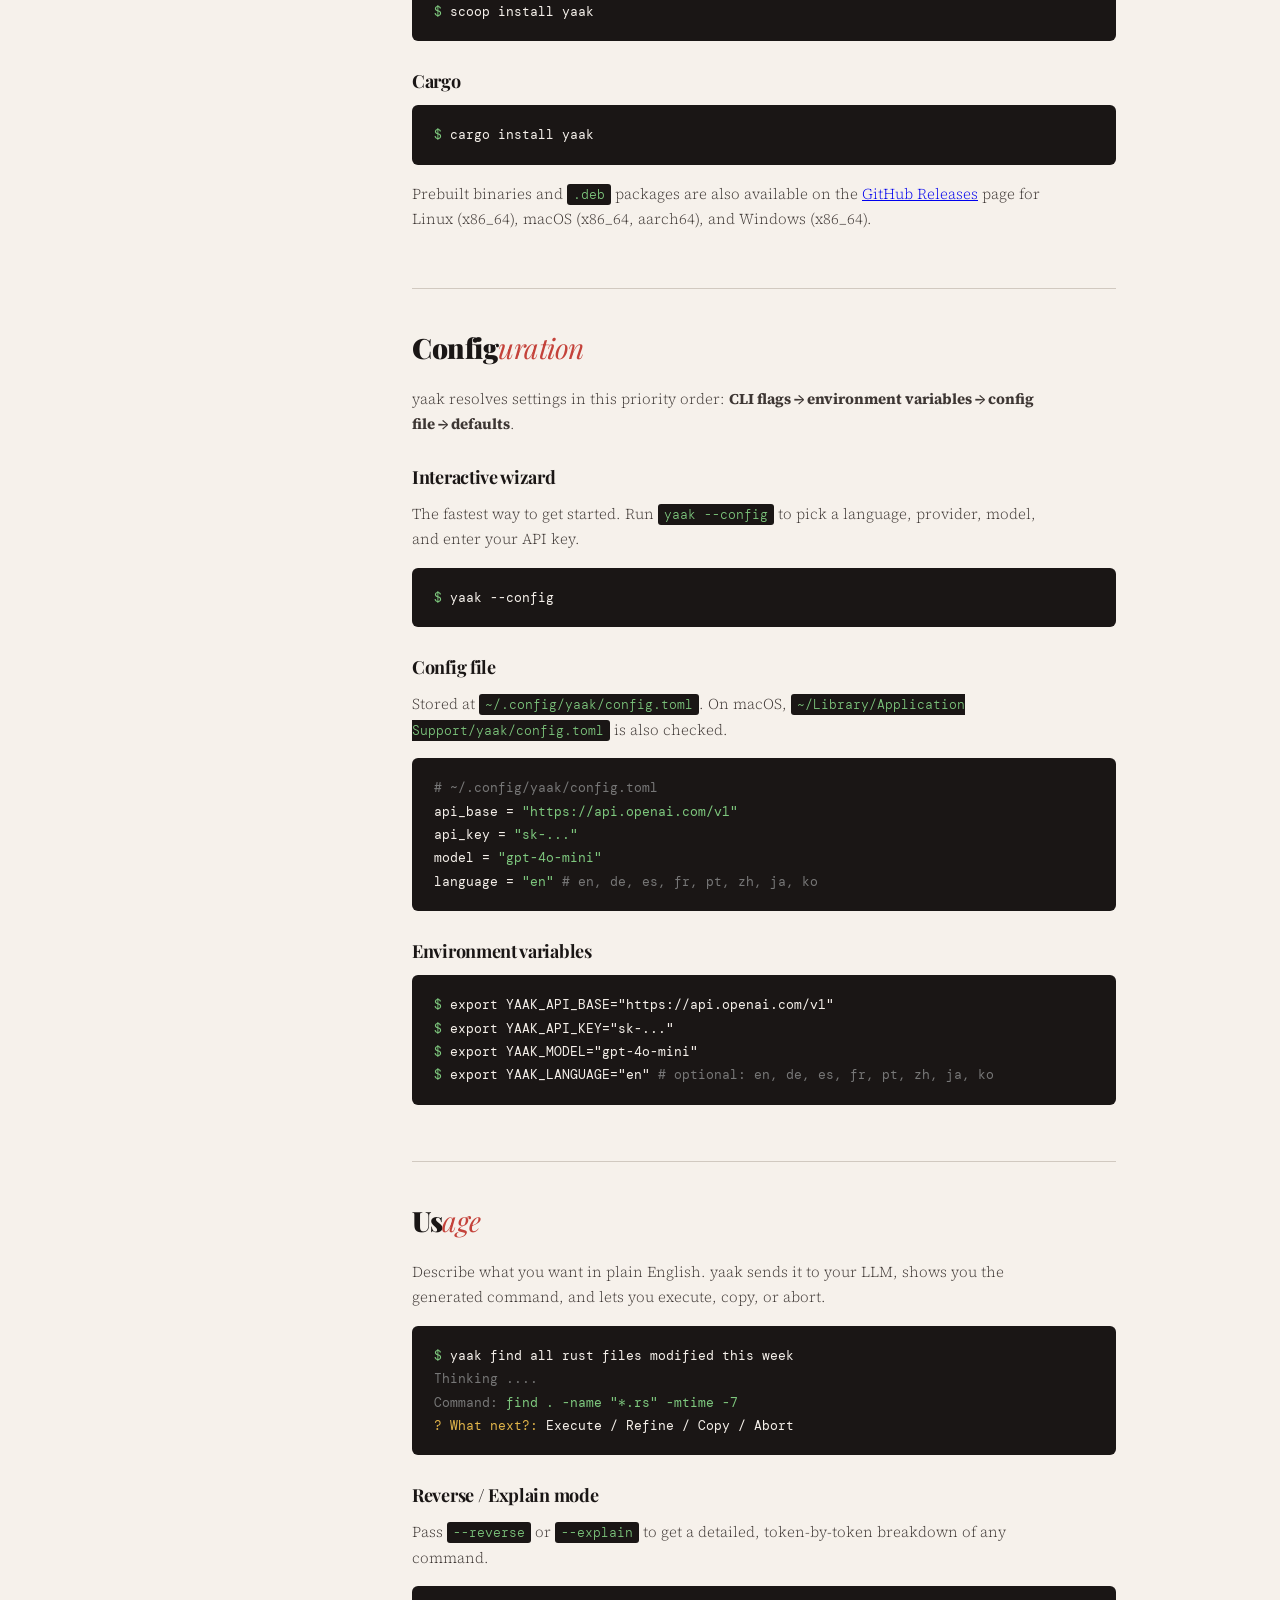
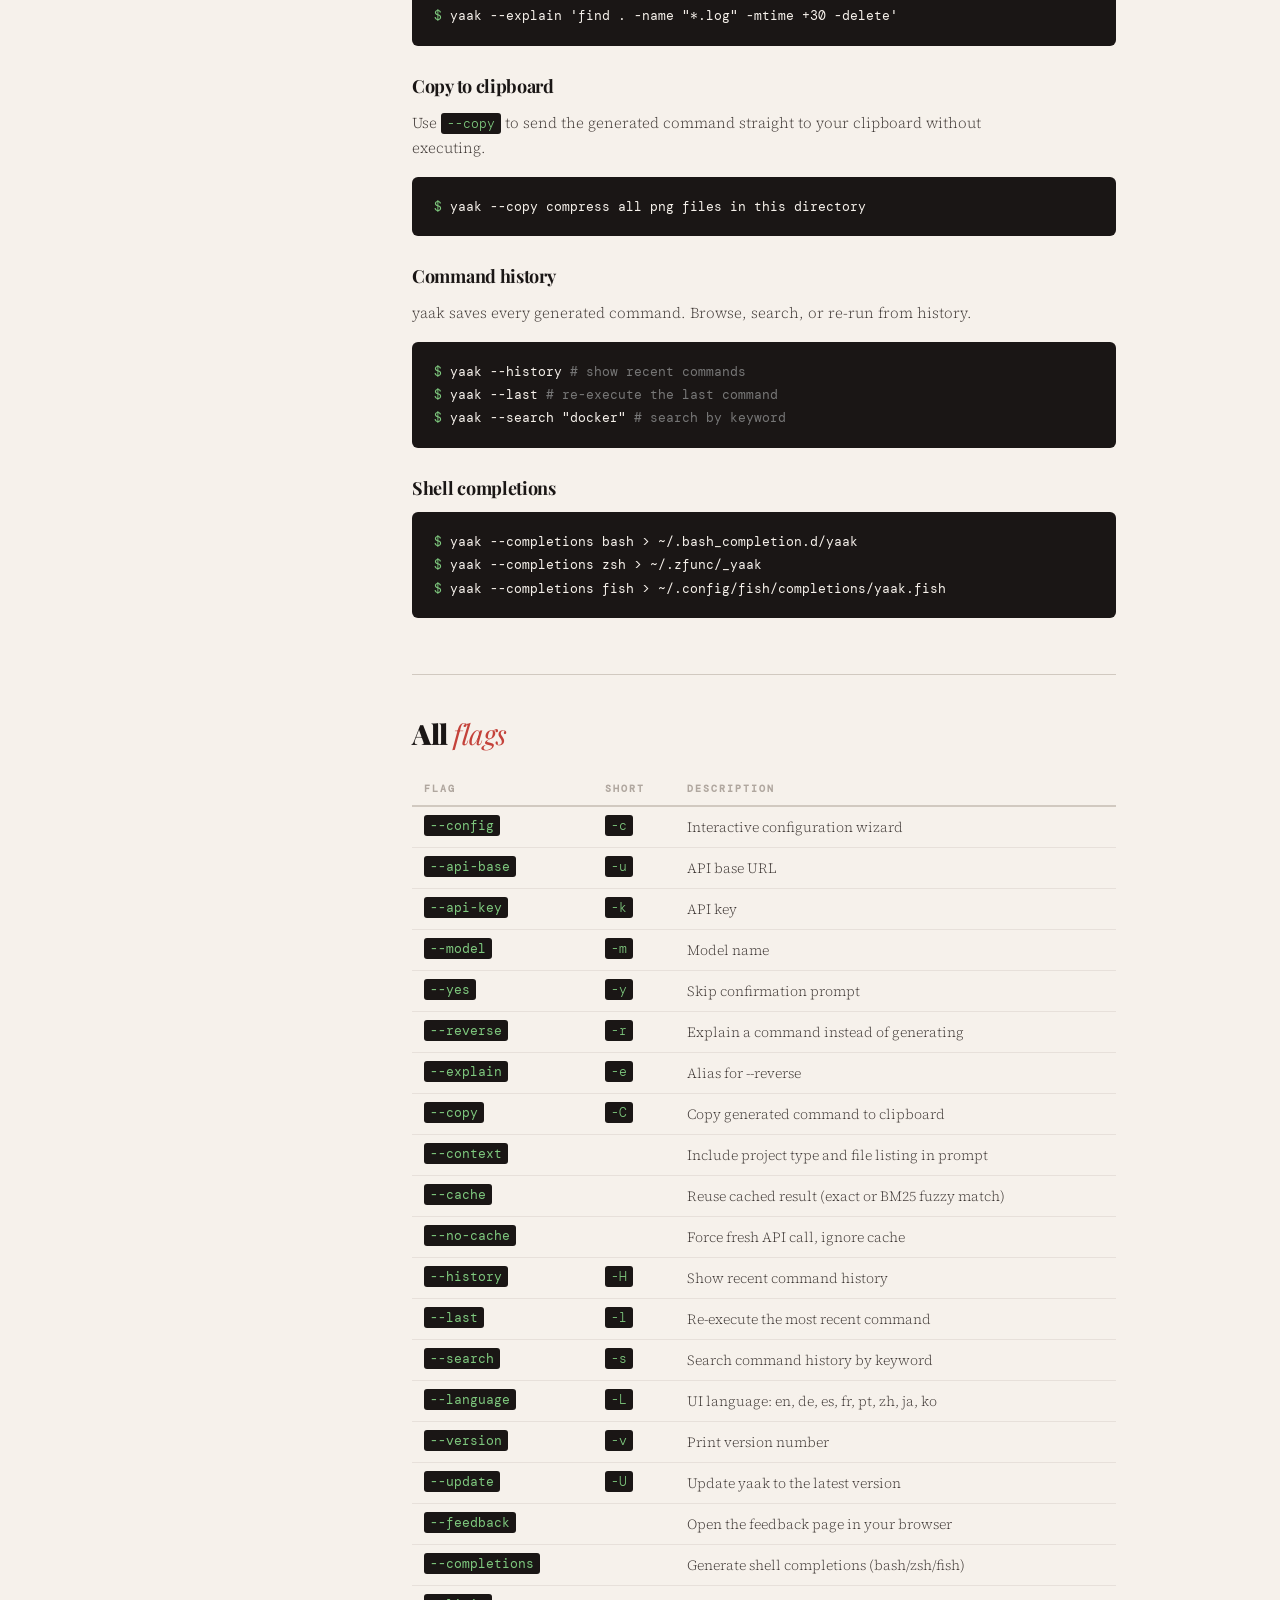
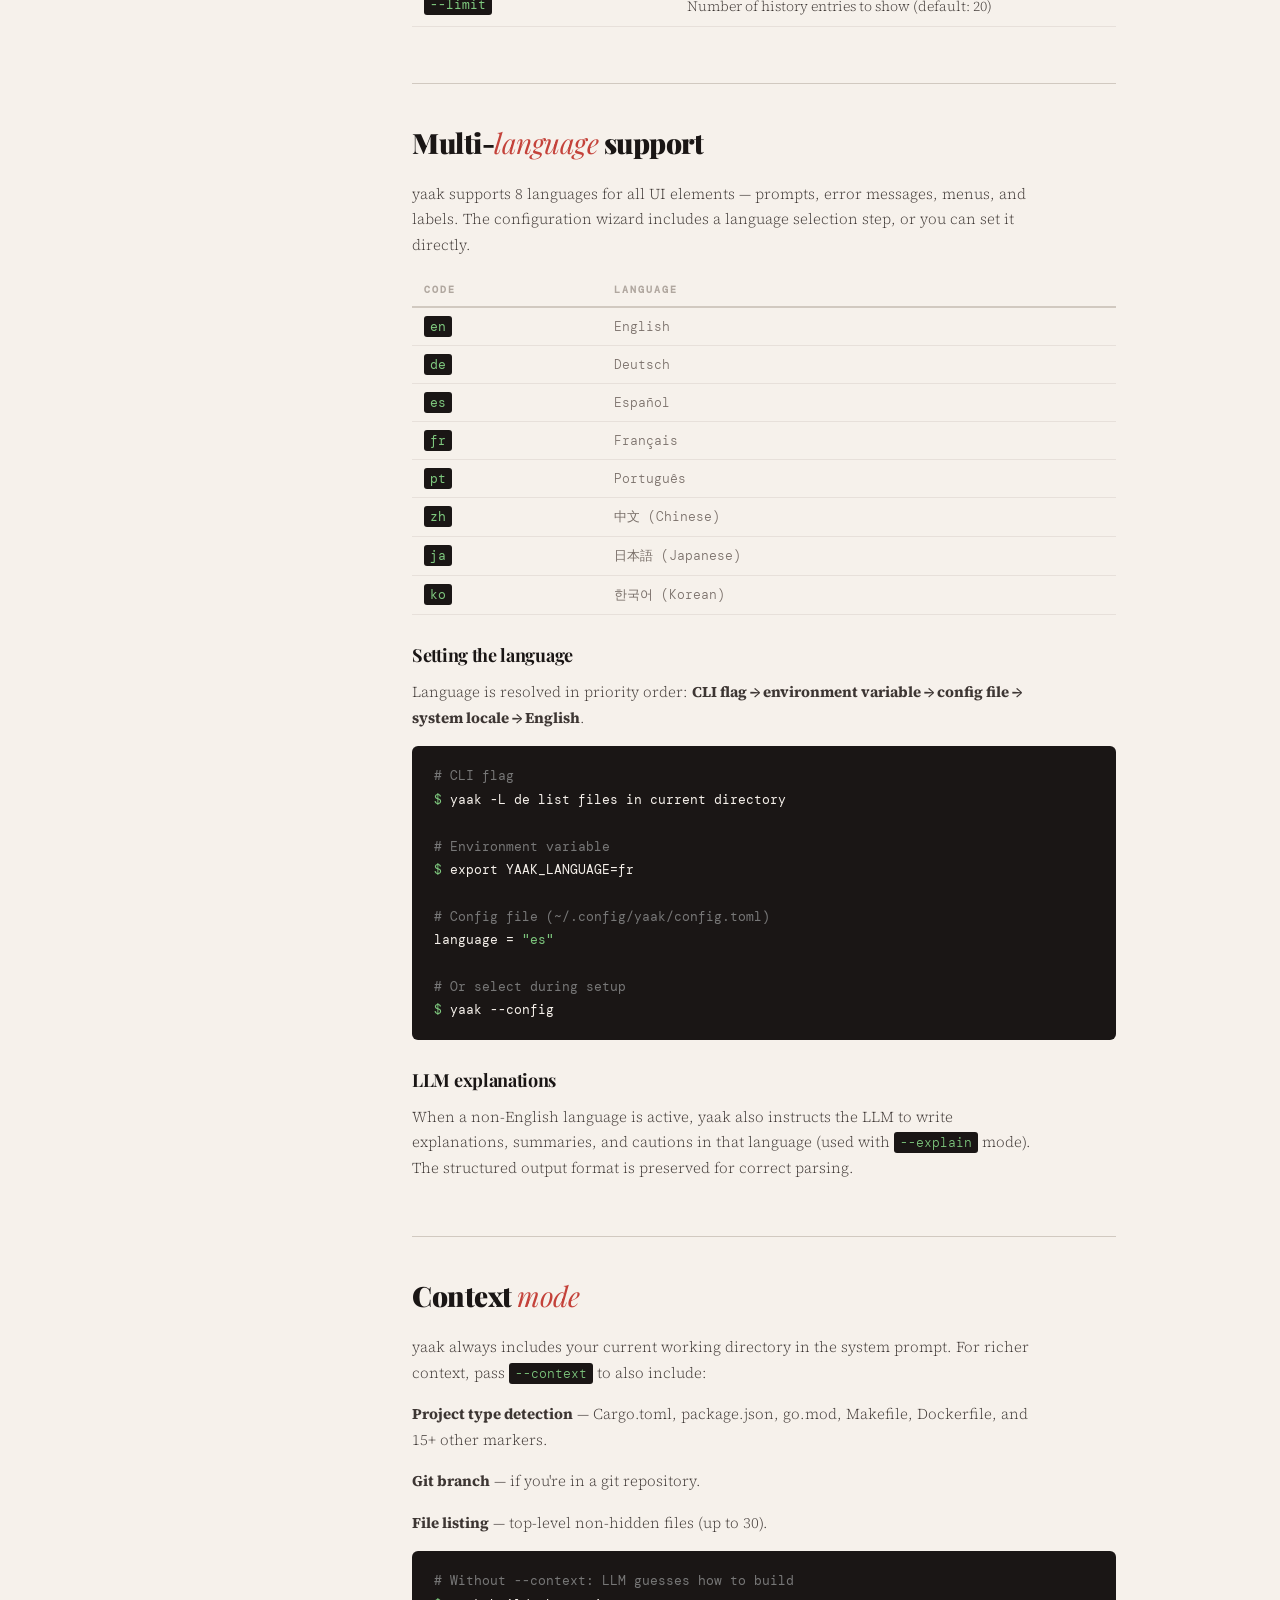
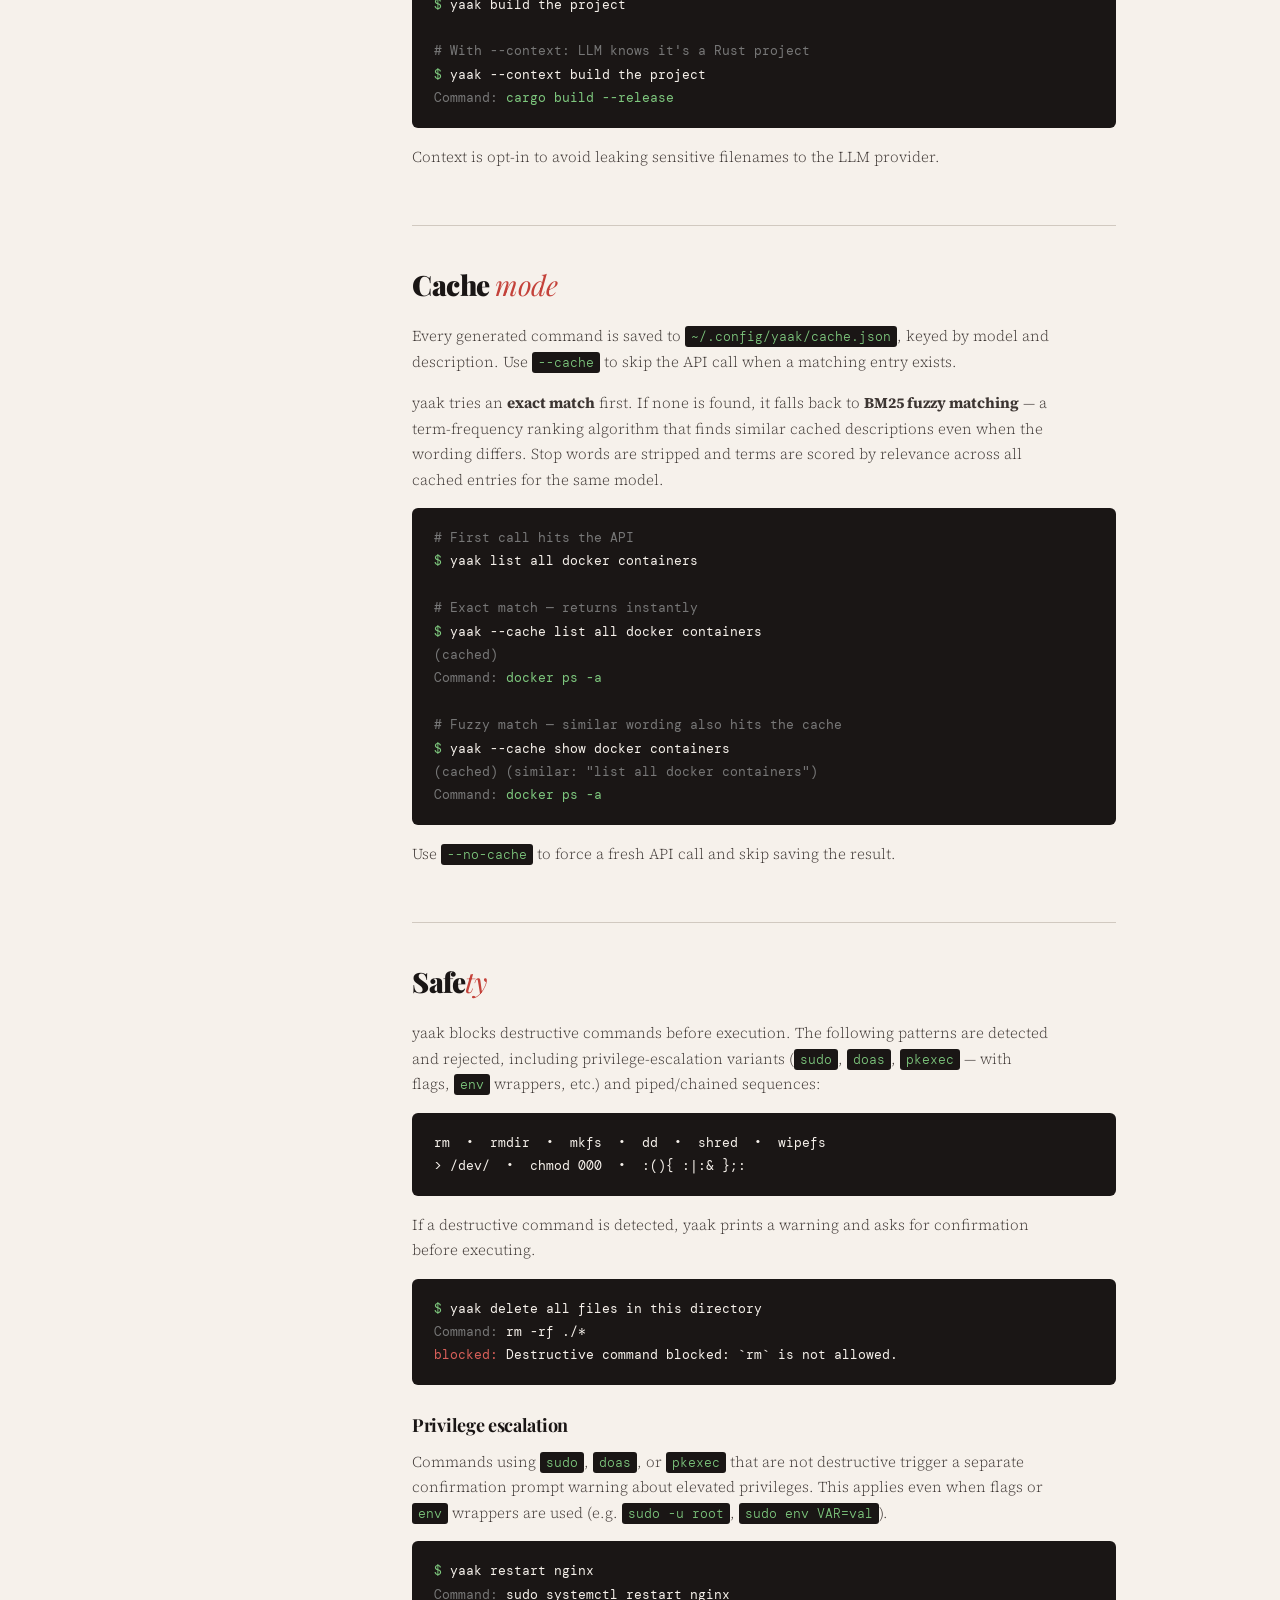
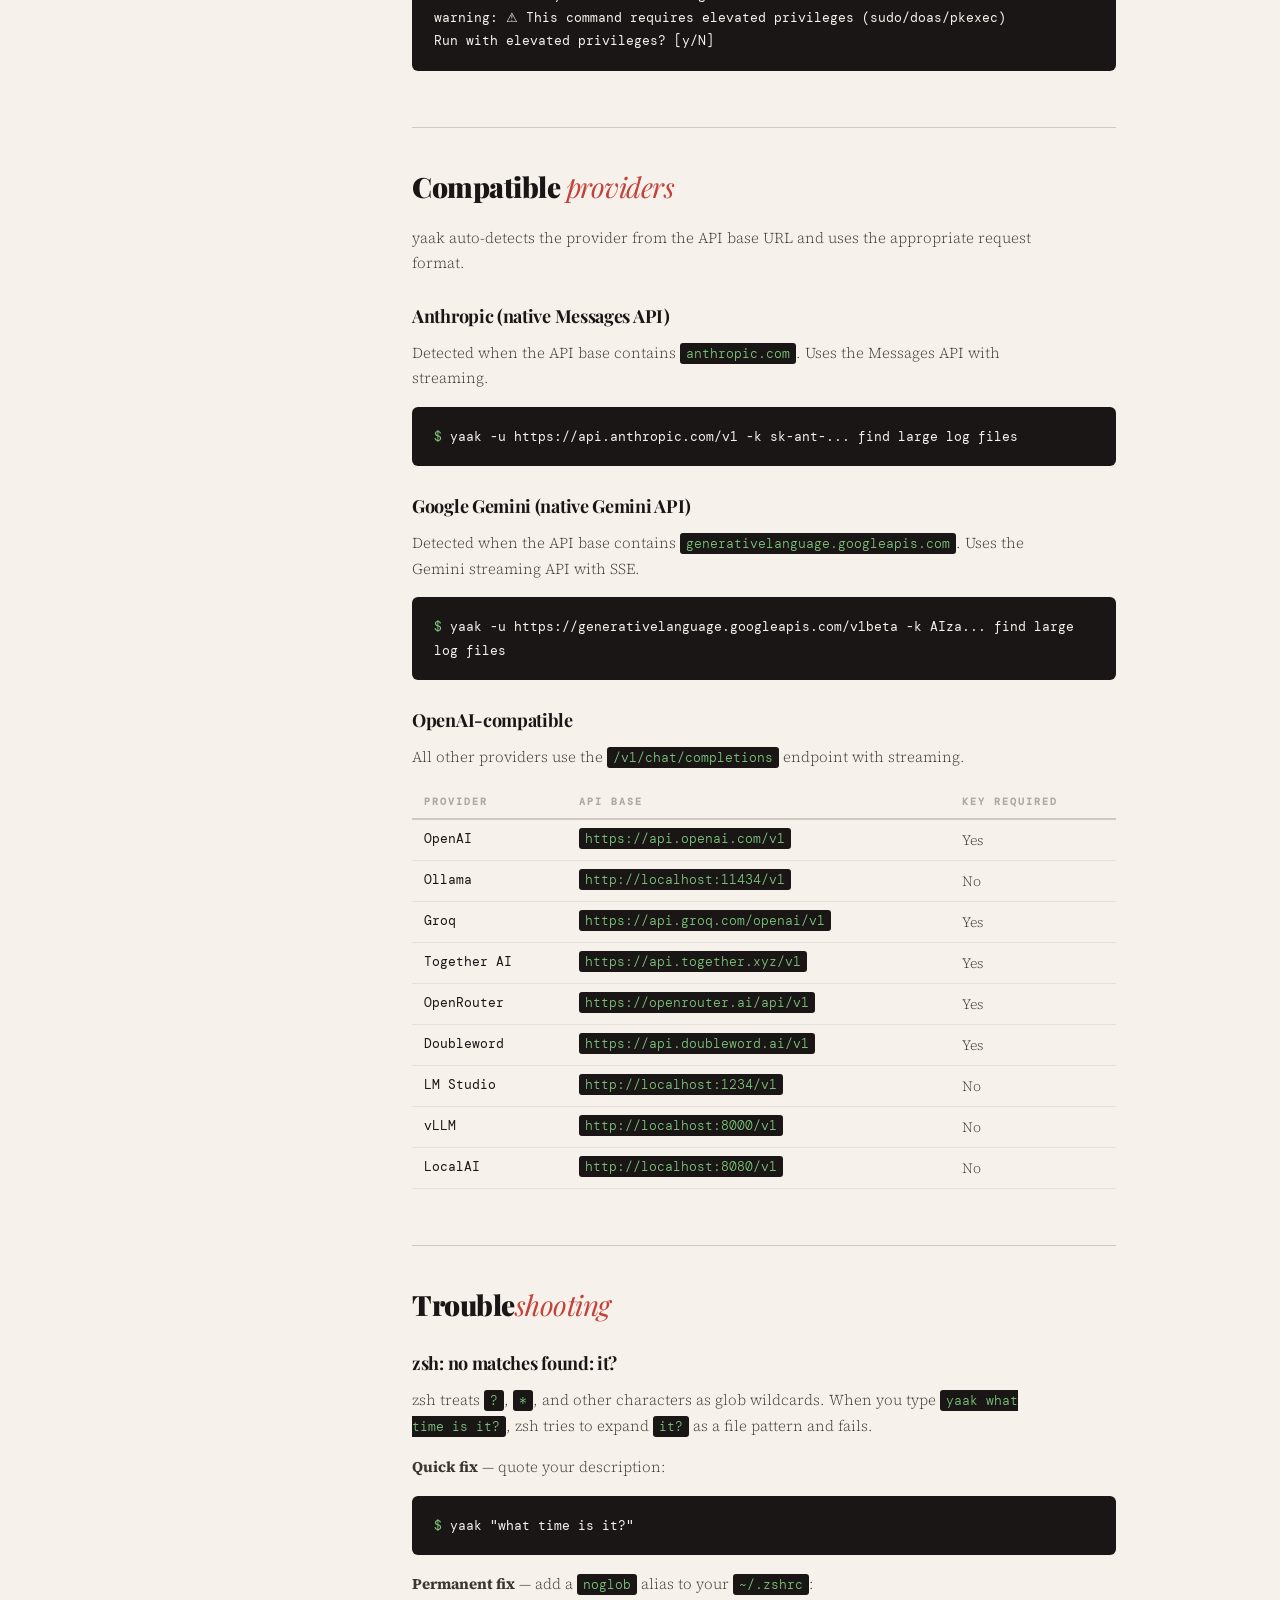
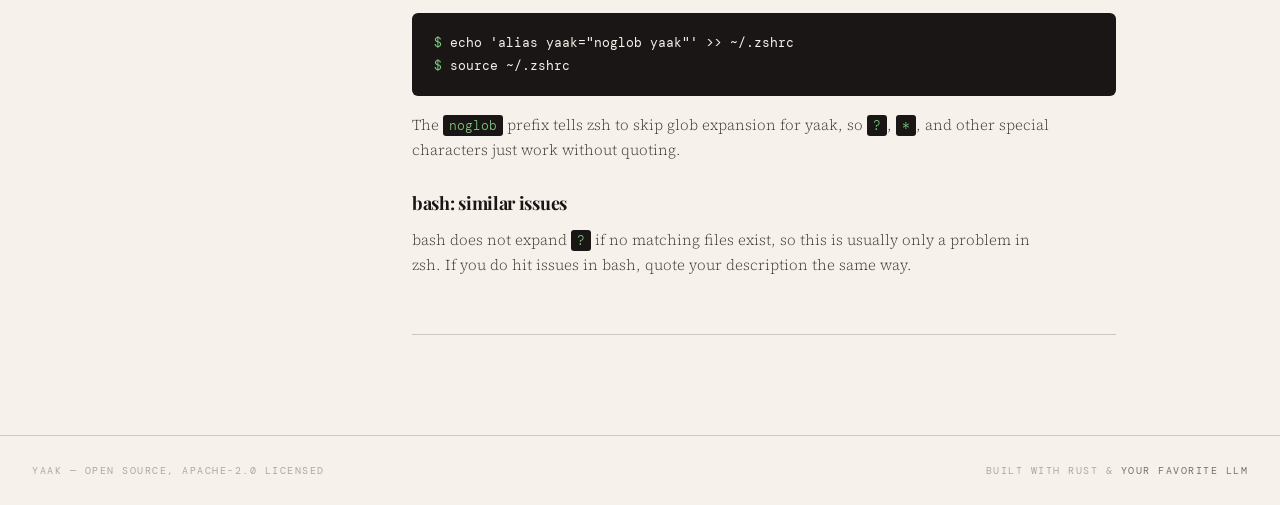
==== commit 9f0cdfeb: "Dynamically inject CLI version from Cargo.toml into landing page Replace the hardcoded version strin" ====
--- a/landing/docs.html
+++ b/landing/docs.html
@@ -262,7 +262,7 @@
         <h1 class="page-title">Docu<em>mentation</em></h1>
       </div>
       <div class="page-meta">
-        CLI version: 0.0.12<br>
+        CLI version: {{CLI_VERSION}}<br>
         License: Apache-2.0<br>
         <a href="examples.html" style="color:var(--red);text-decoration:none">See examples &rarr;</a>
       </div>
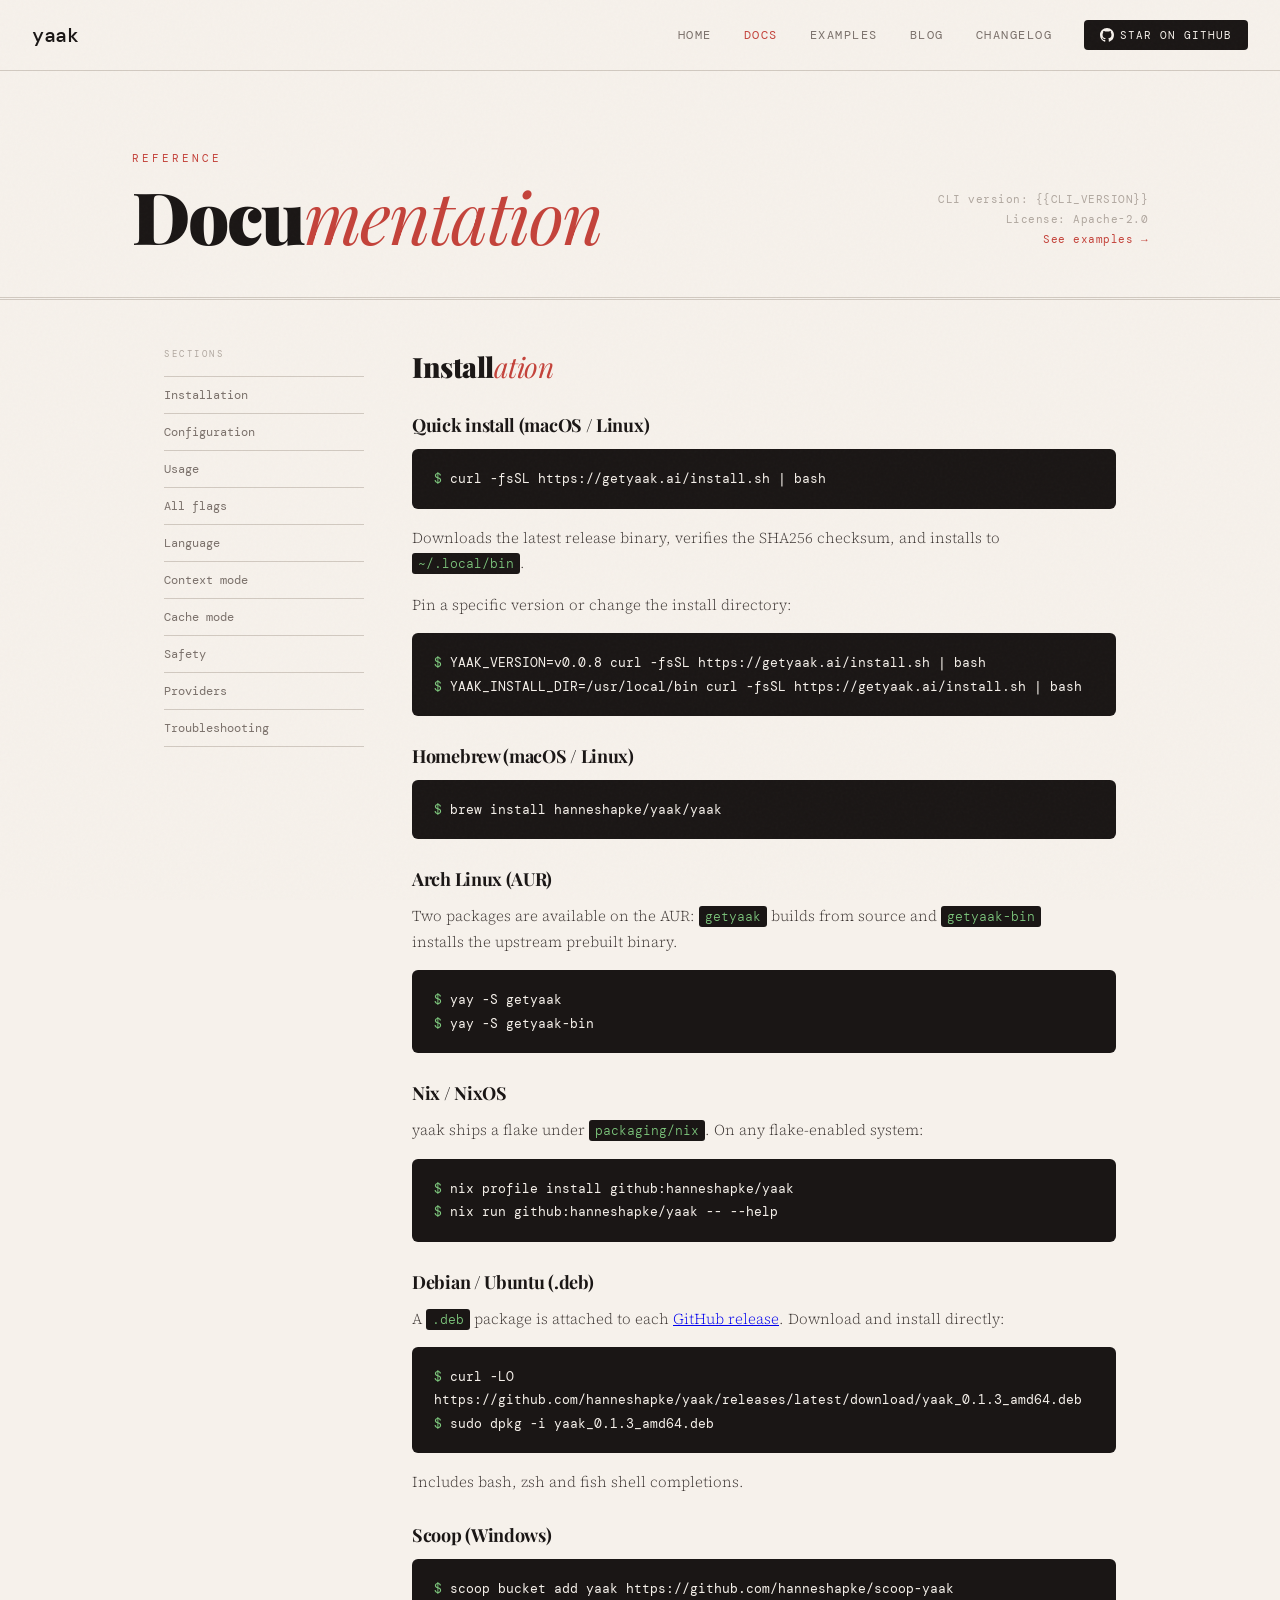
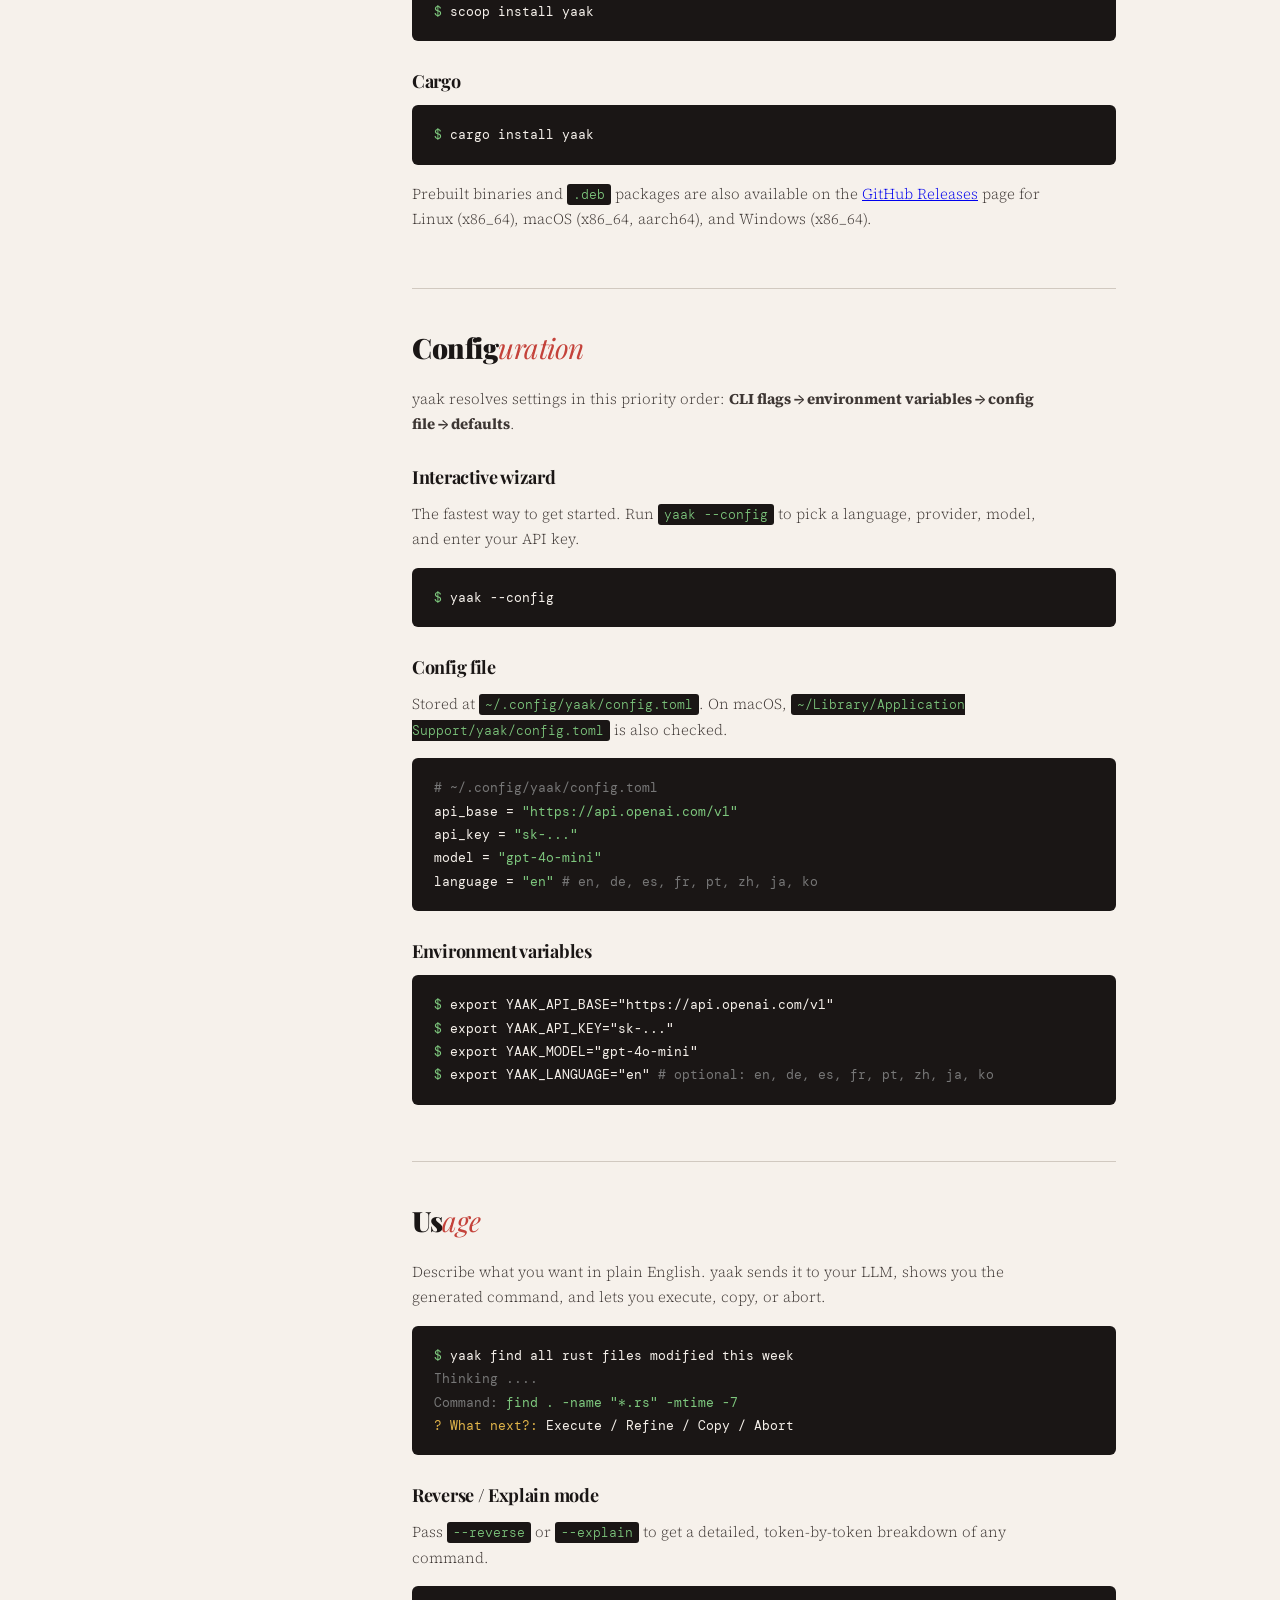
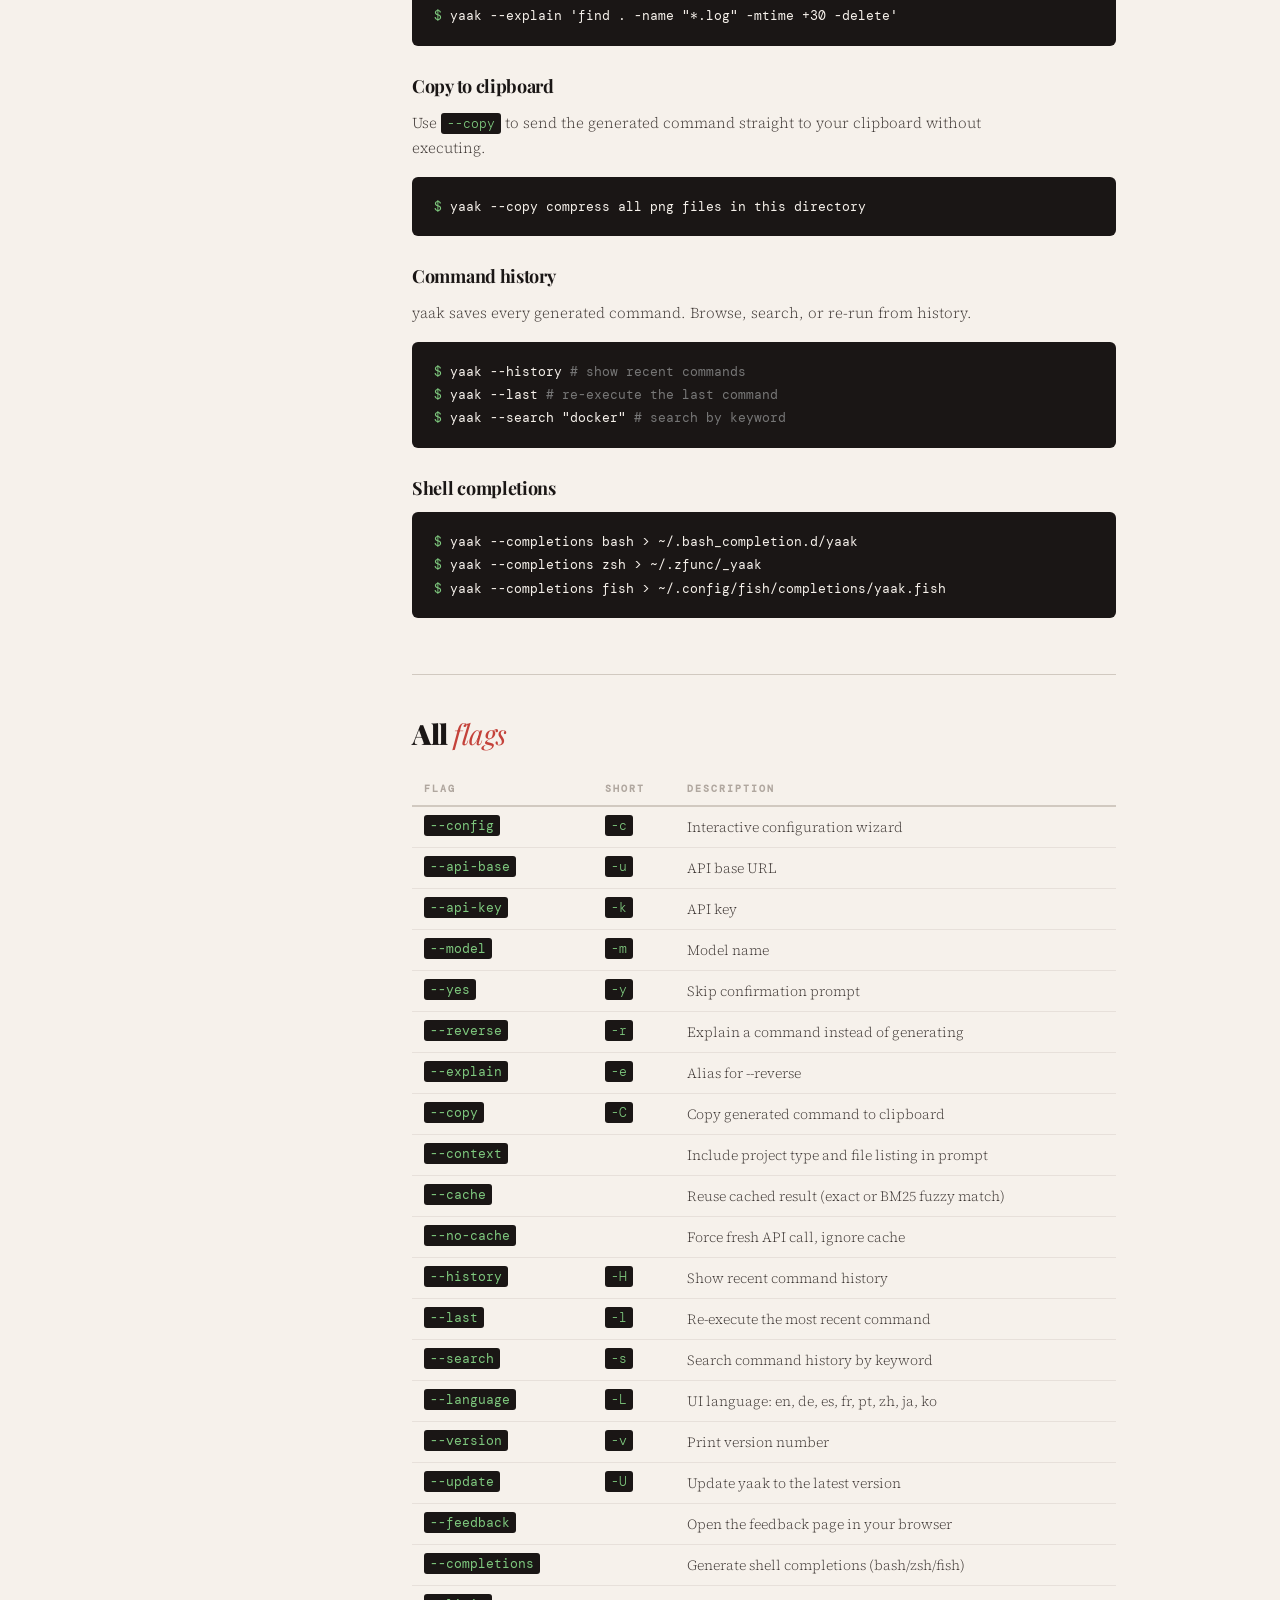
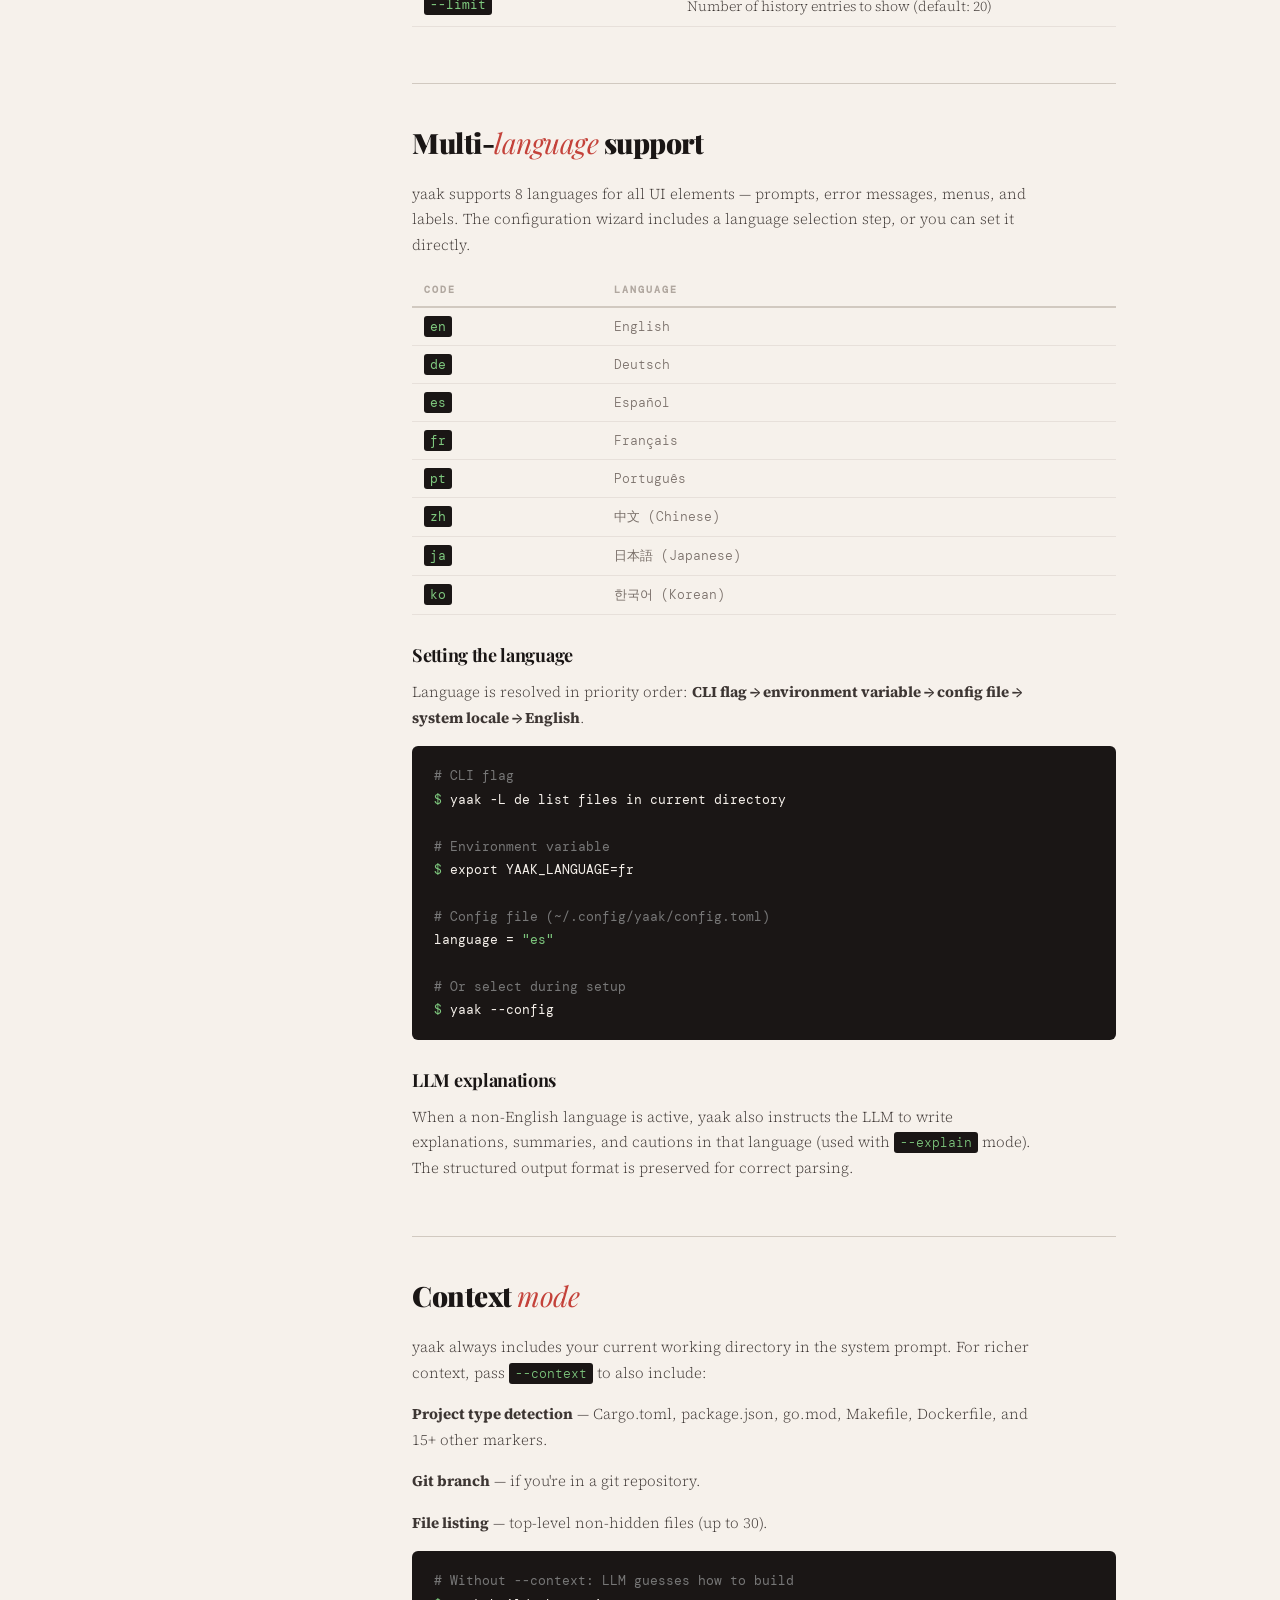
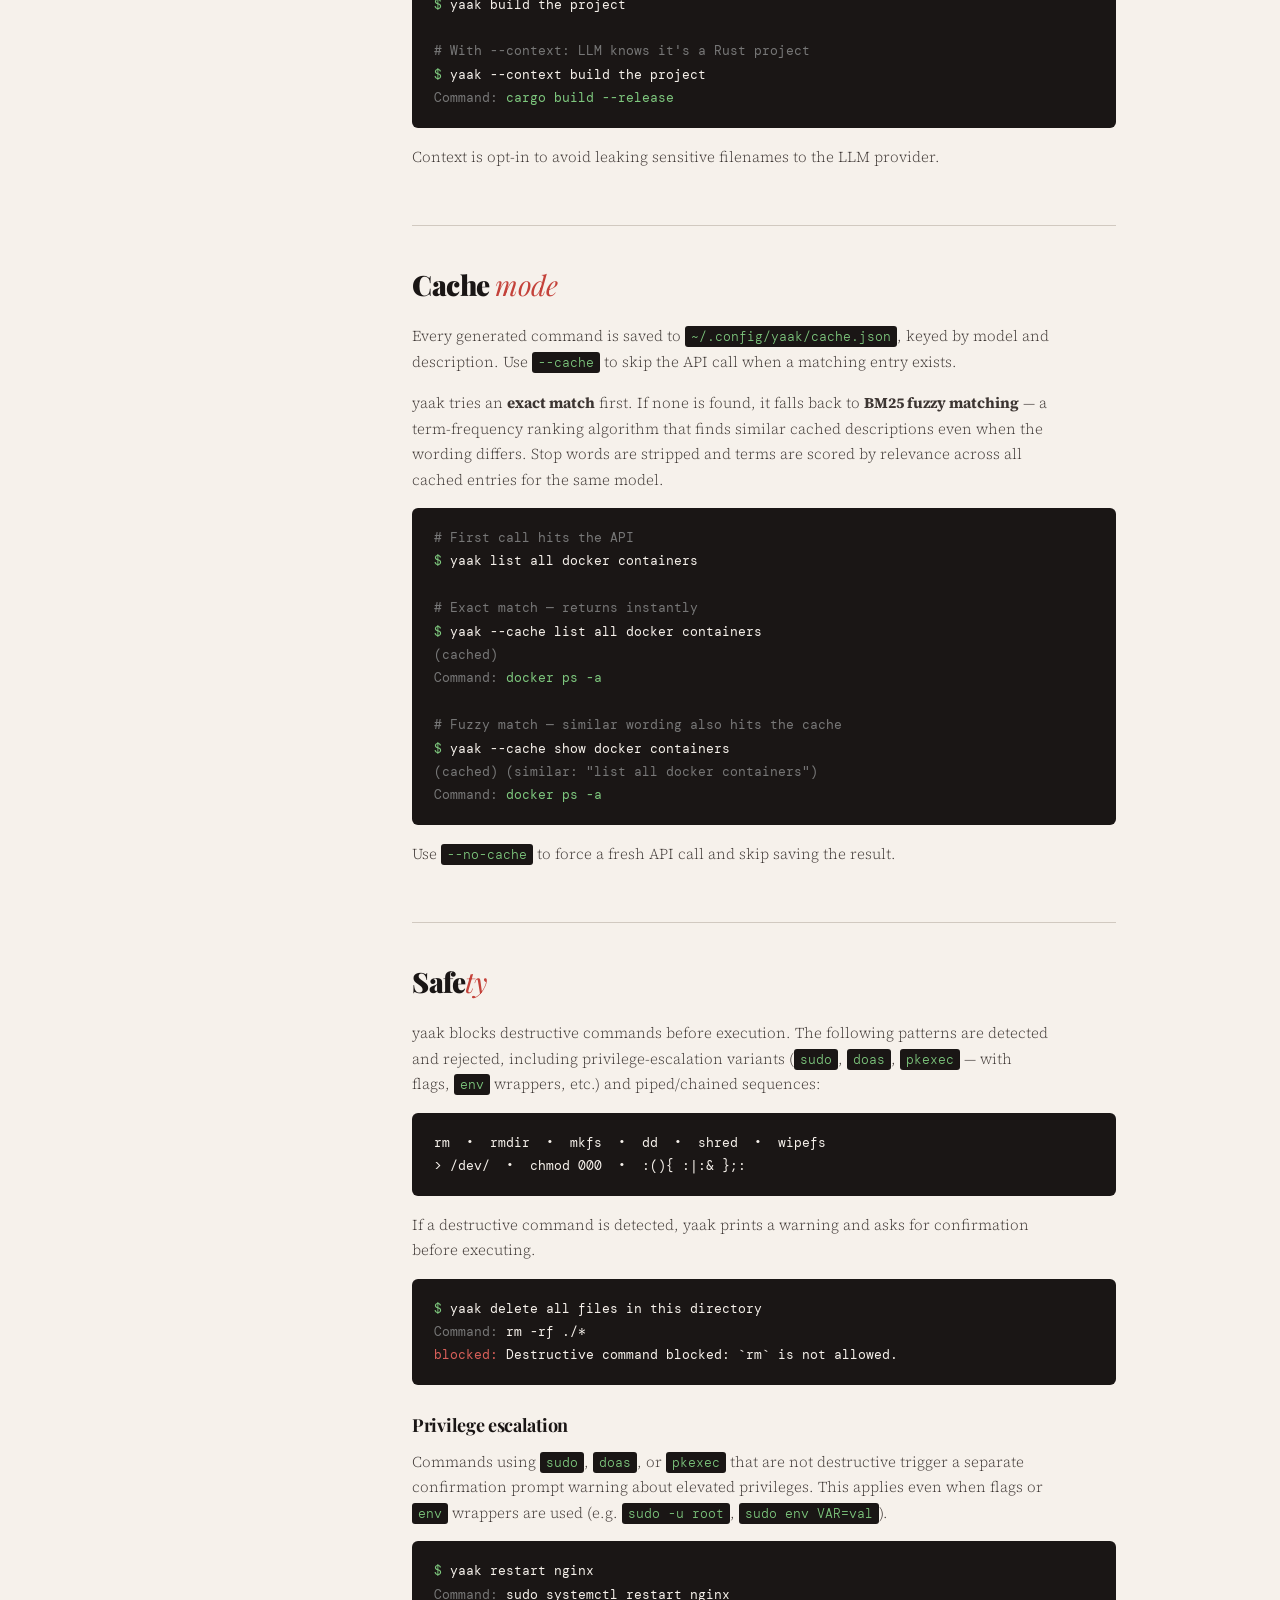
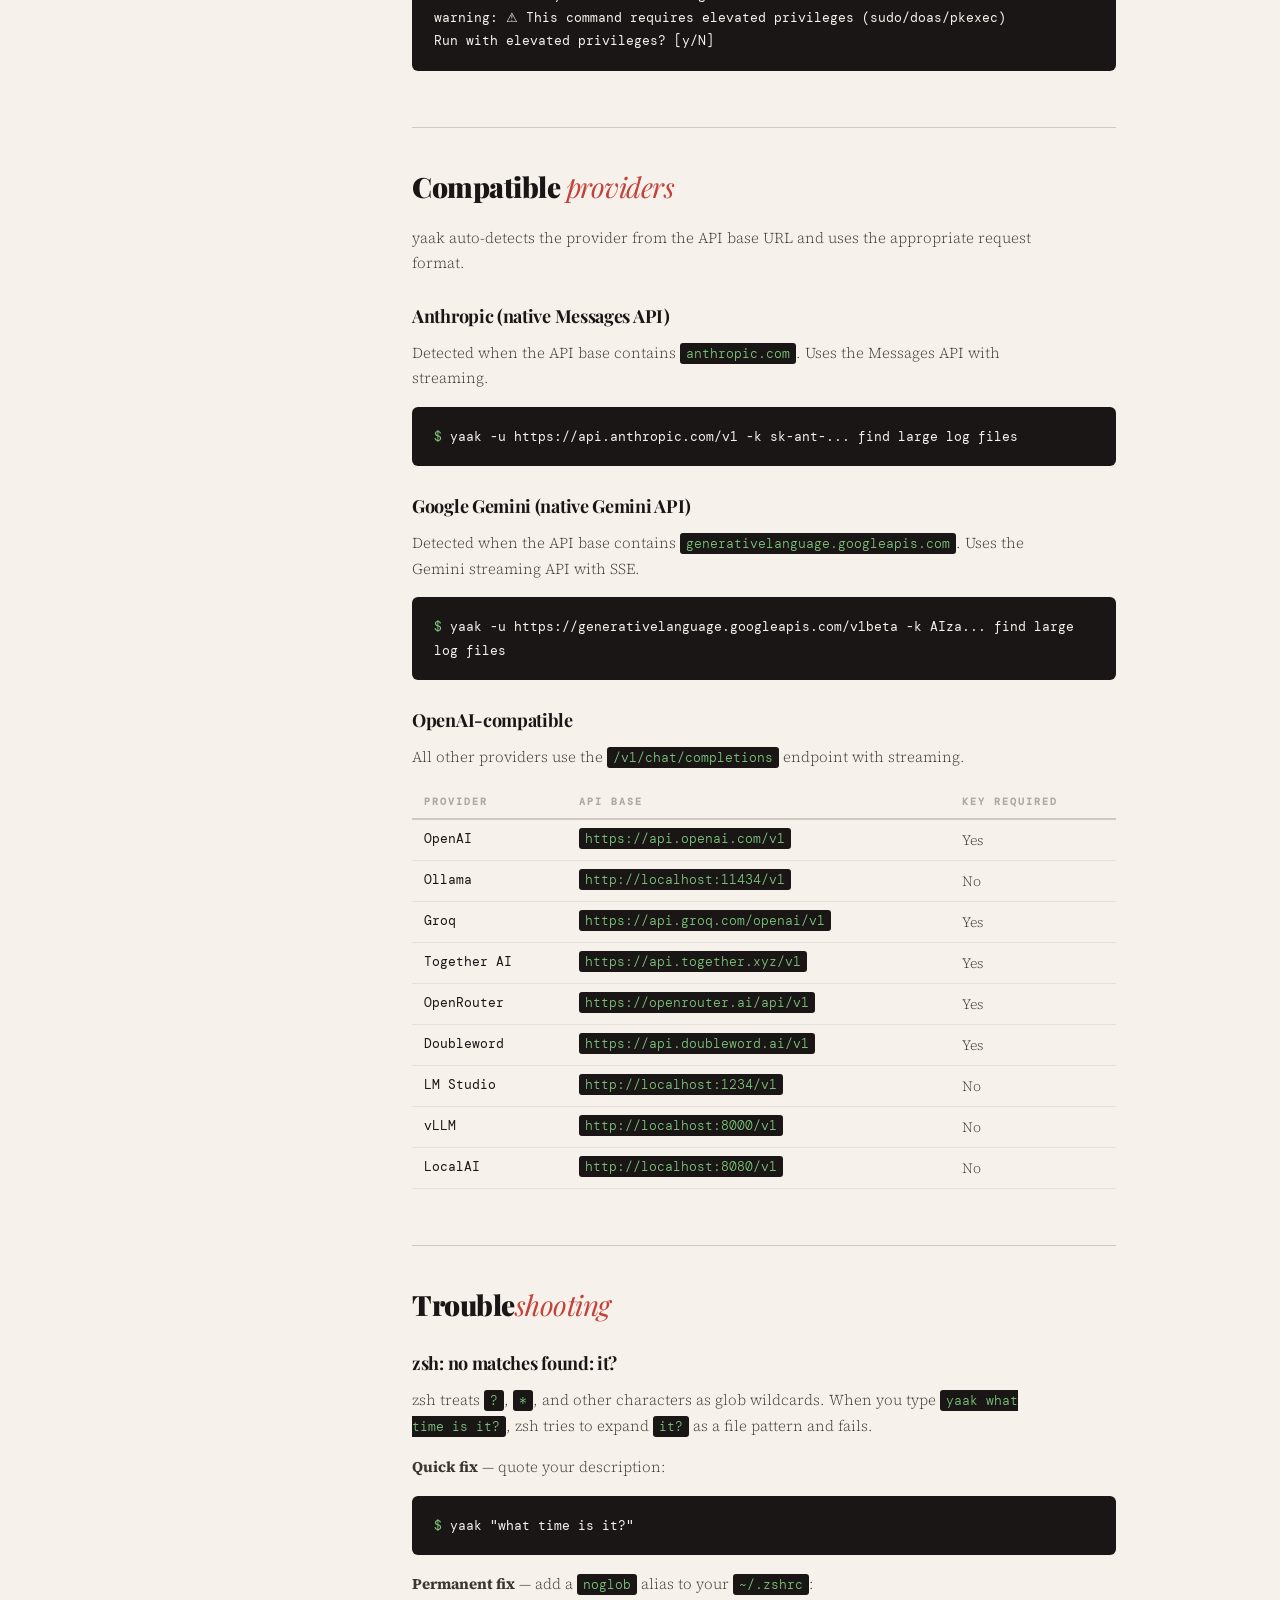
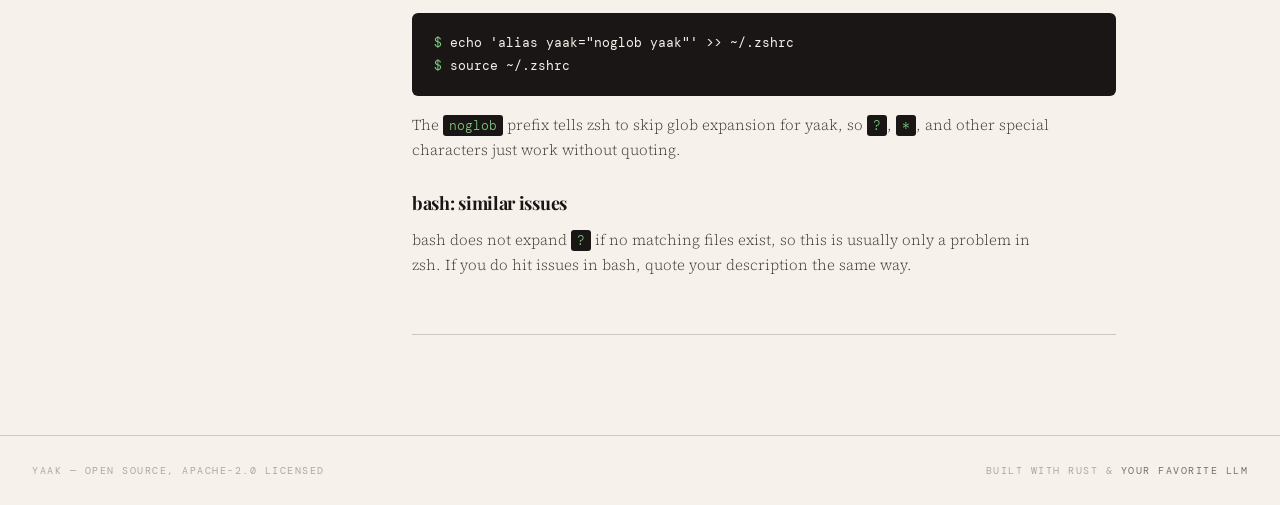
==== commit 29c47fdd: "updated release setup" ====
--- a/landing/docs.html
+++ b/landing/docs.html
@@ -312,10 +312,10 @@
           <span class="t-green">$</span> brew install hanneshapke/yaak/yaak
         </div>
         <h3>Arch Linux (AUR)</h3>
-        <p>Two packages are available on the AUR: <code>yaak-cli</code> builds from source and <code>yaak-cli-bin</code> installs the upstream prebuilt binary.</p>
-        <div class="doc-code">
-          <span class="t-green">$</span> yay -S yaak-cli<br>
-          <span class="t-green">$</span> yay -S yaak-cli-bin
+        <p>Two packages are available on the AUR: <code>getyaak</code> builds from source and <code>getyaak-bin</code> installs the upstream prebuilt binary.</p>
+        <div class="doc-code">
+          <span class="t-green">$</span> yay -S getyaak<br>
+          <span class="t-green">$</span> yay -S getyaak-bin
         </div>
         <h3>Nix / NixOS</h3>
         <p>yaak ships a flake under <code>packaging/nix</code>. On any flake-enabled system:</p>
